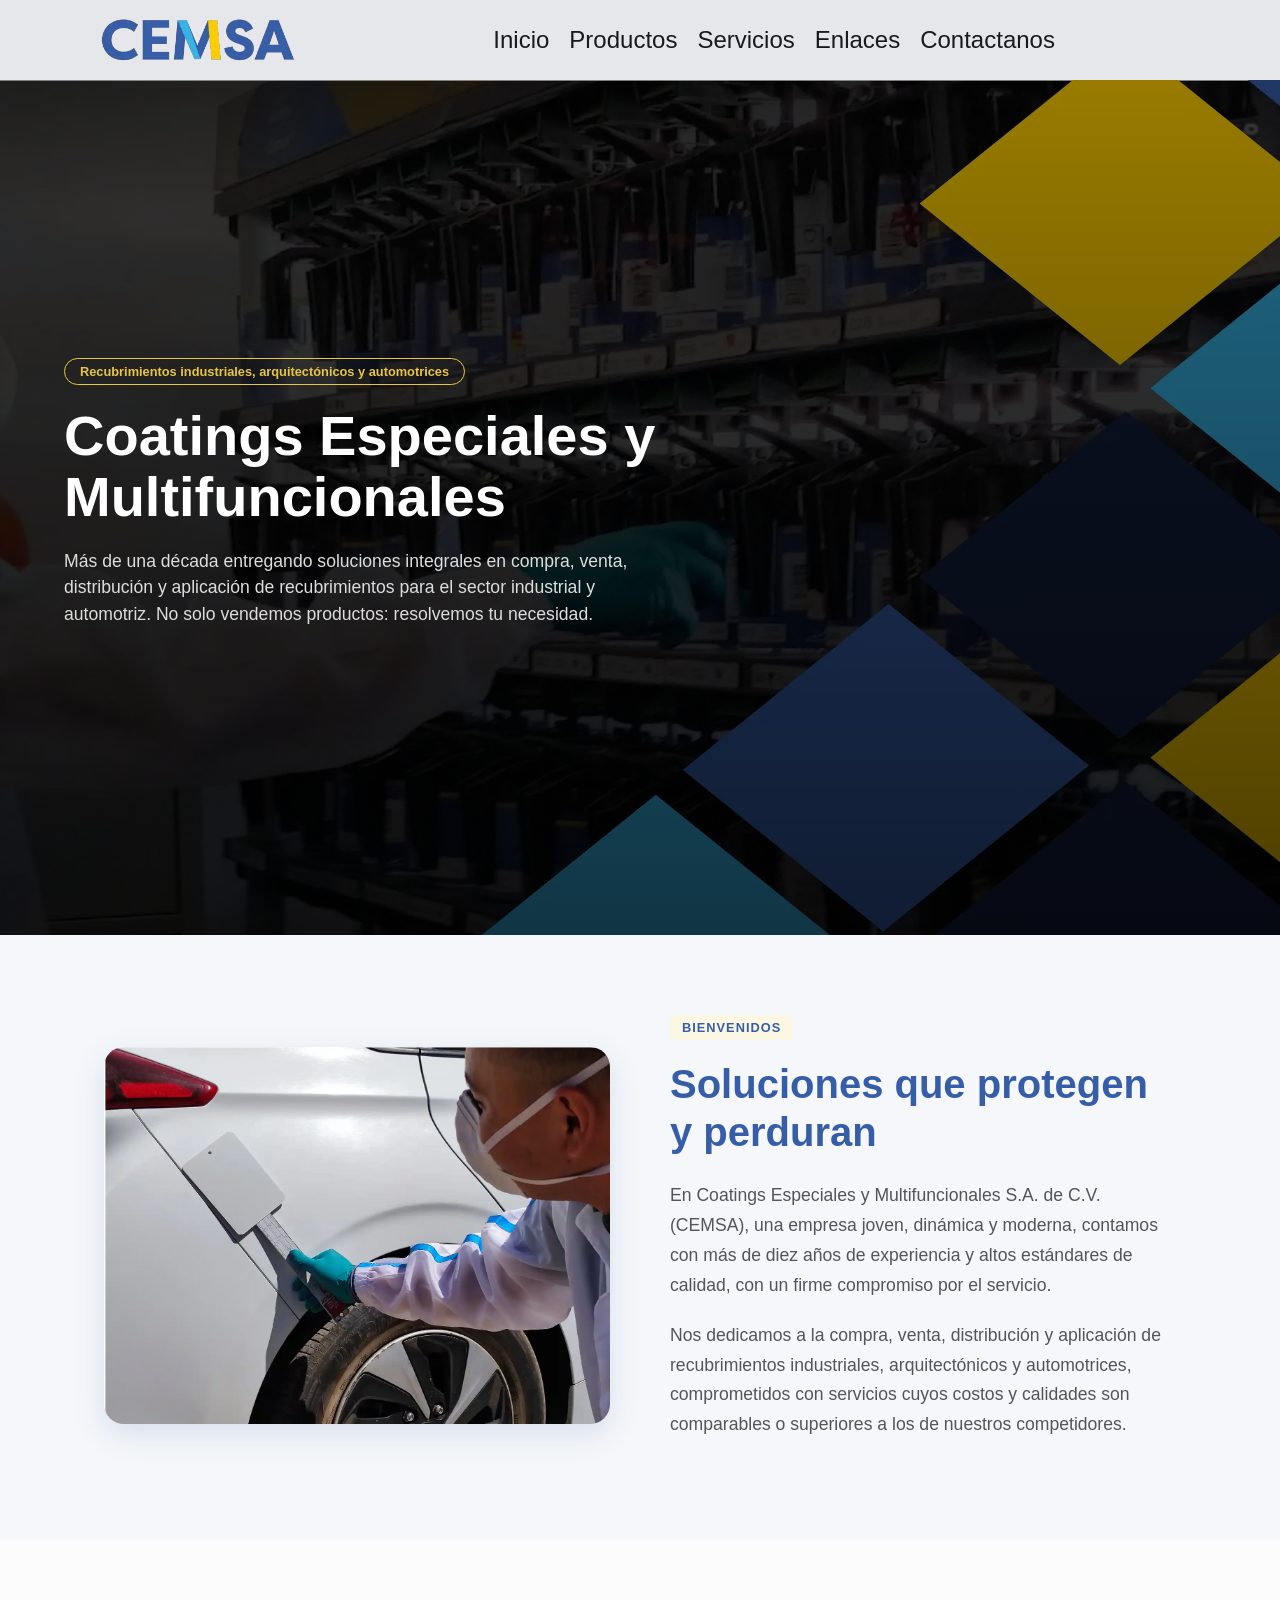
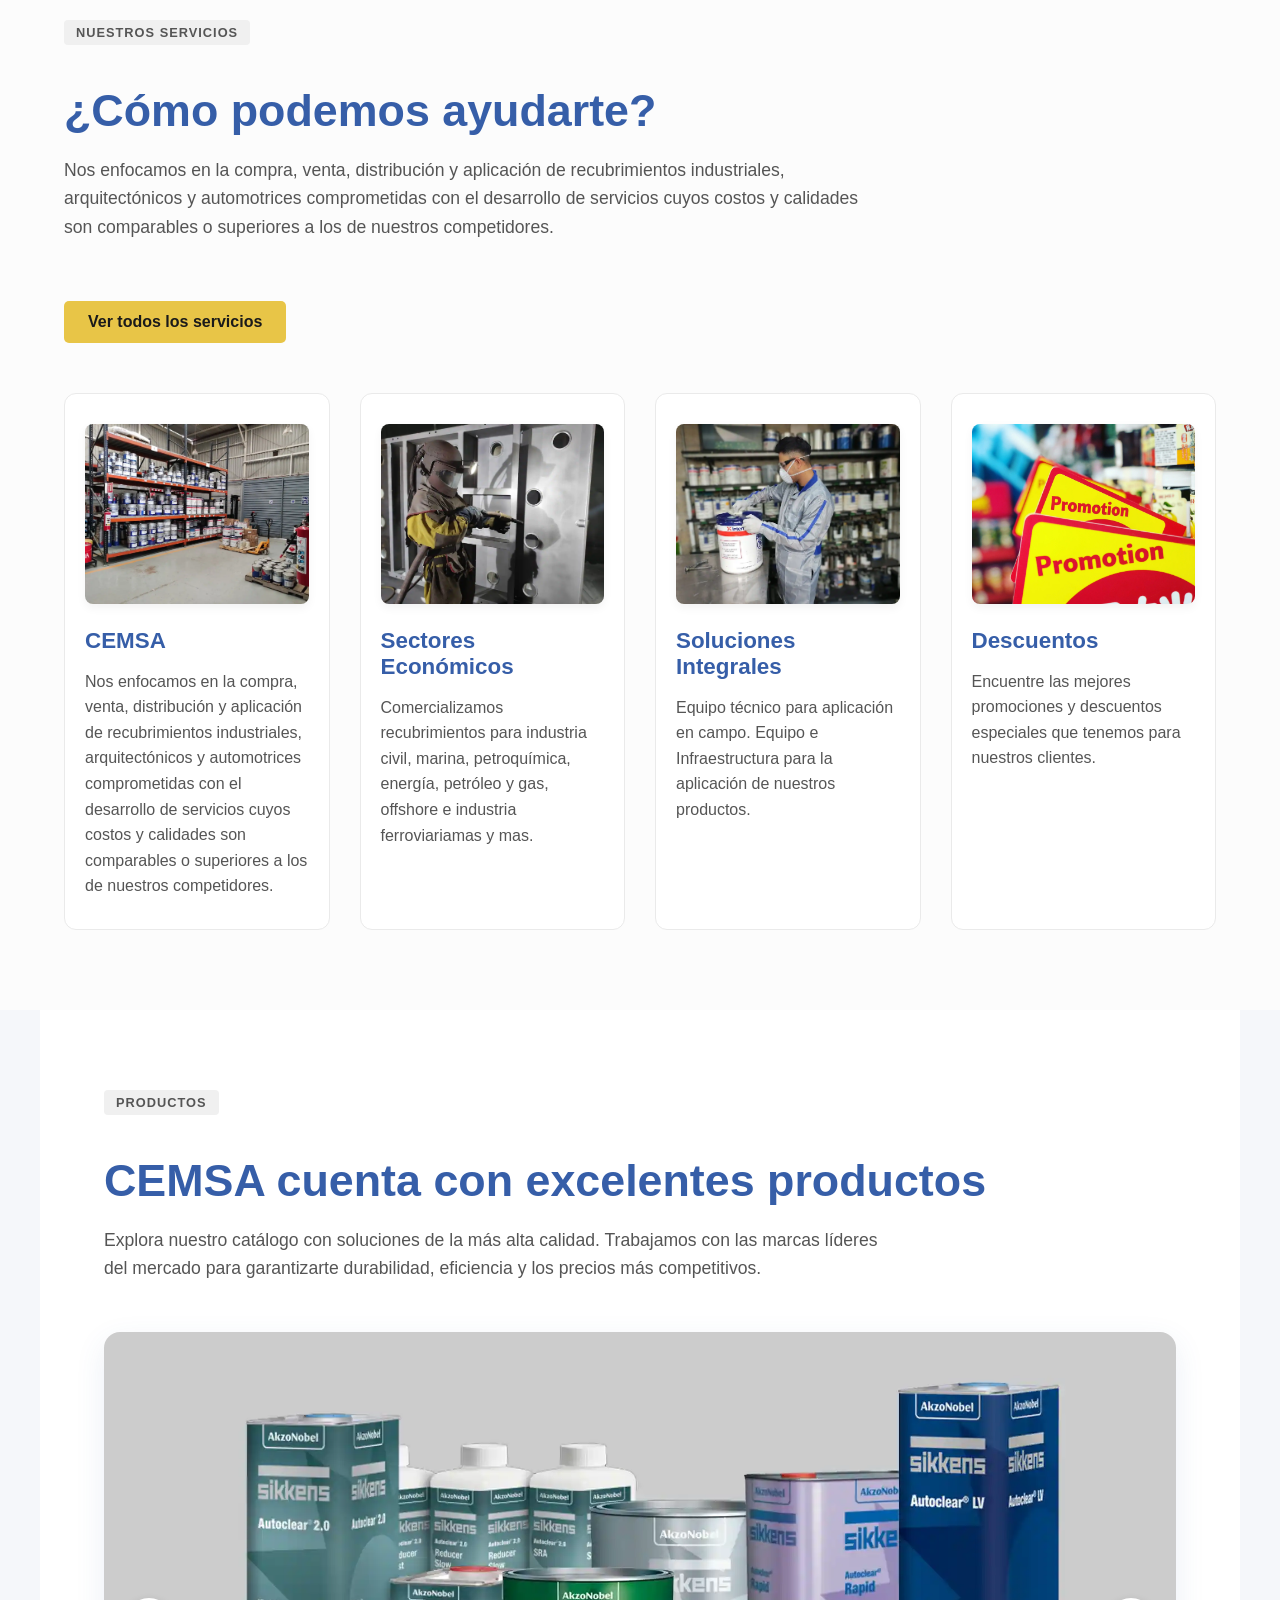
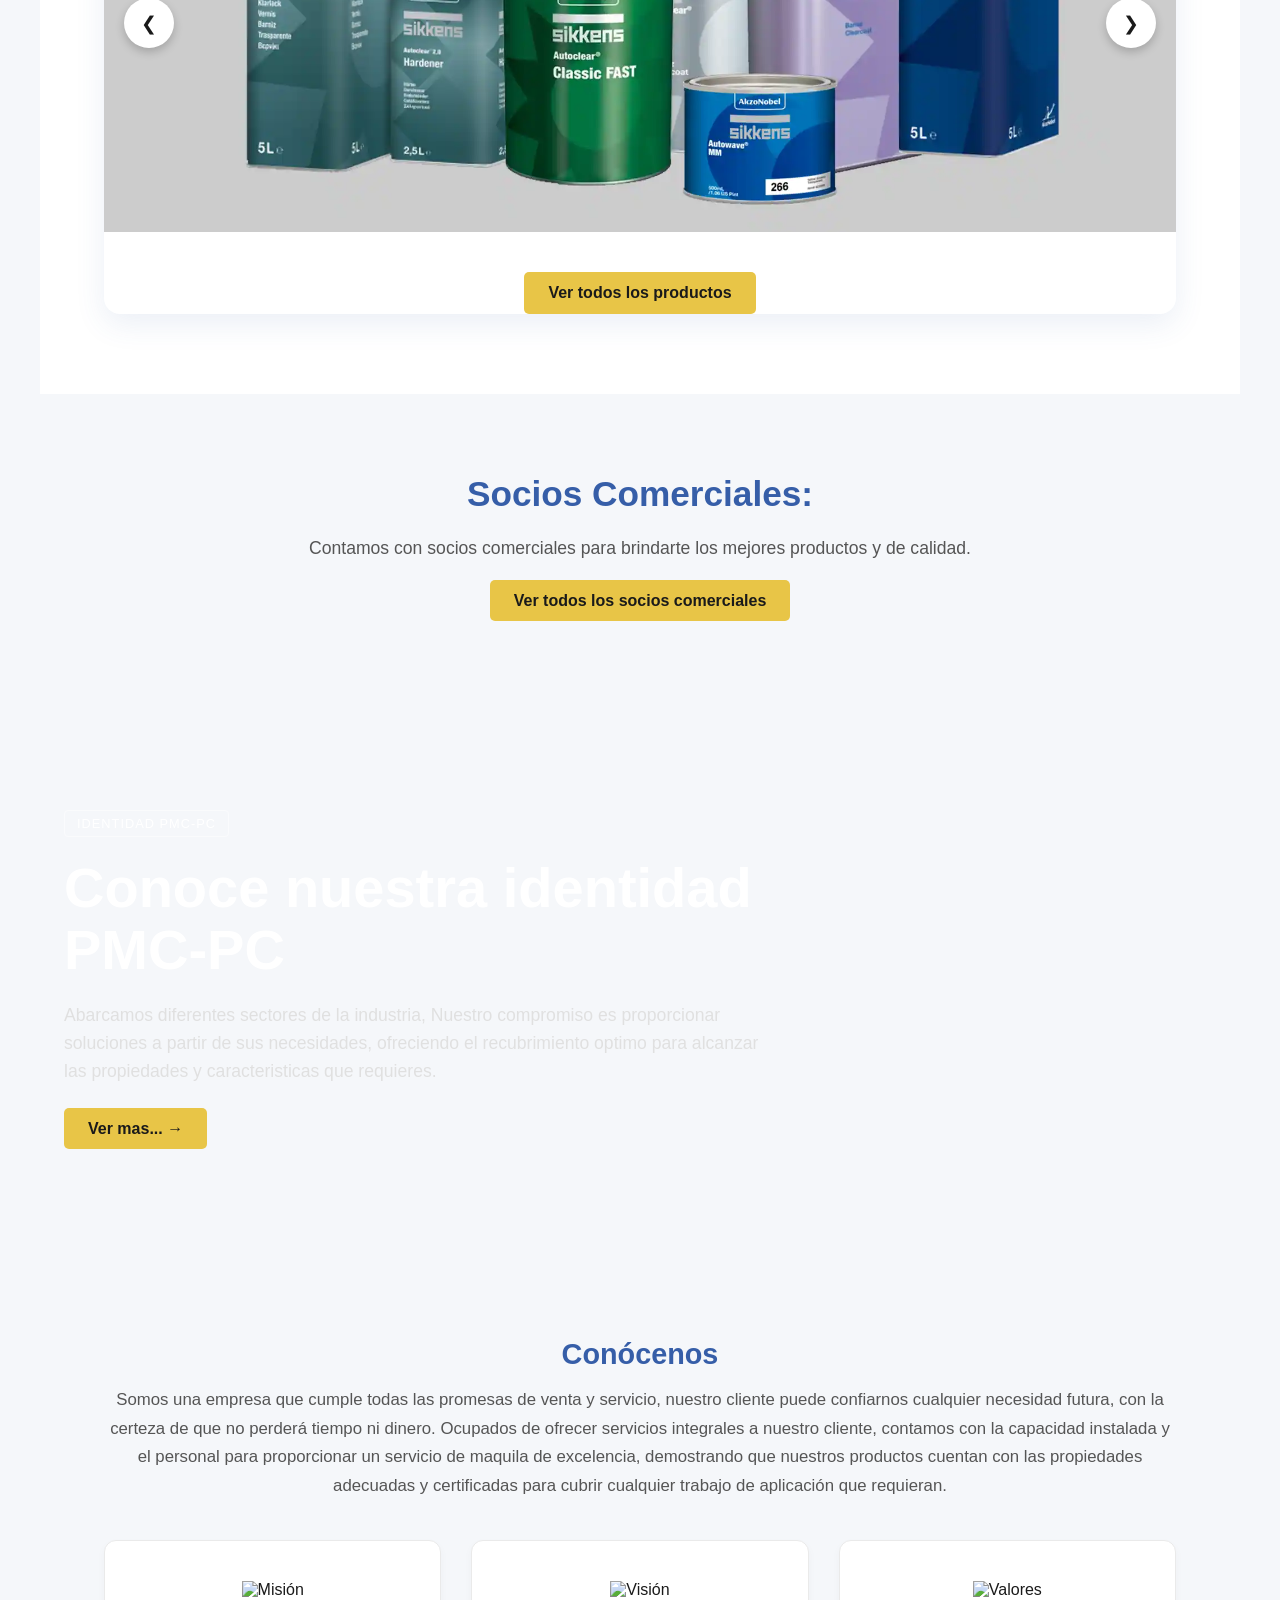
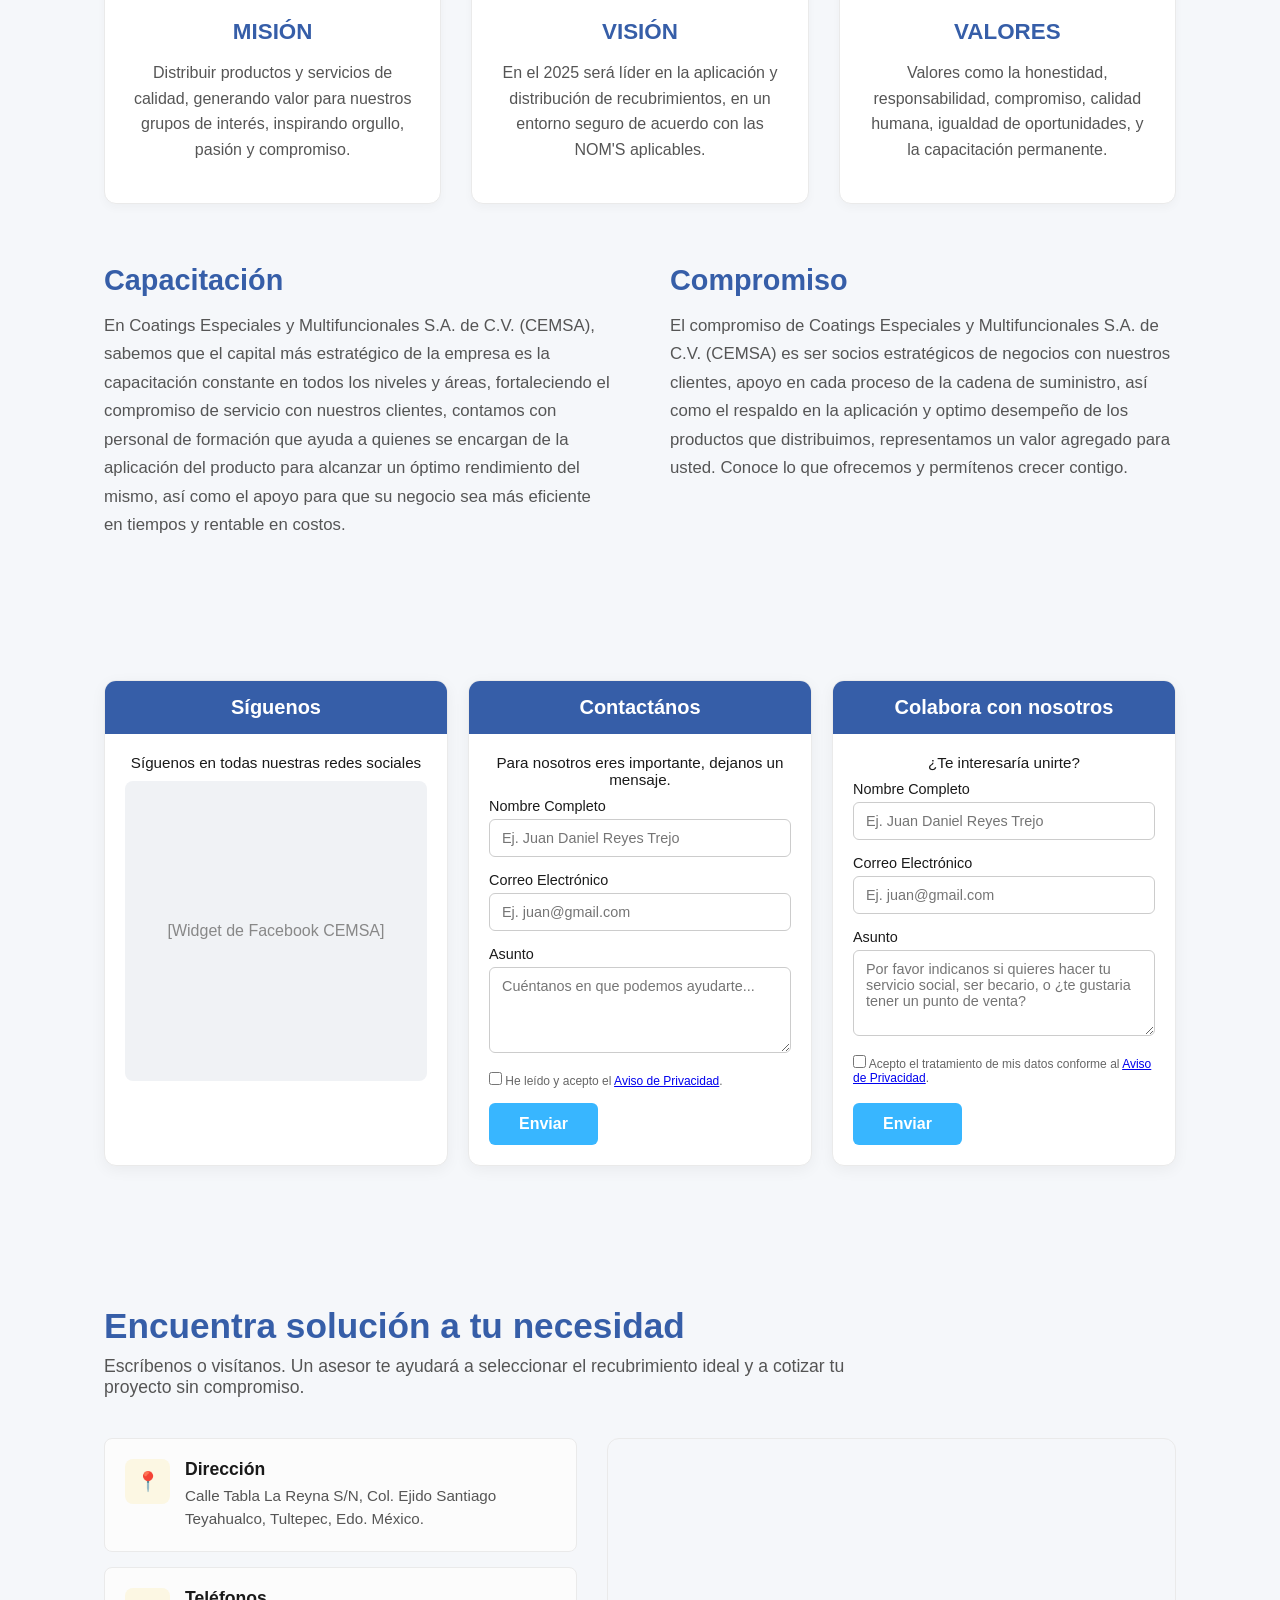
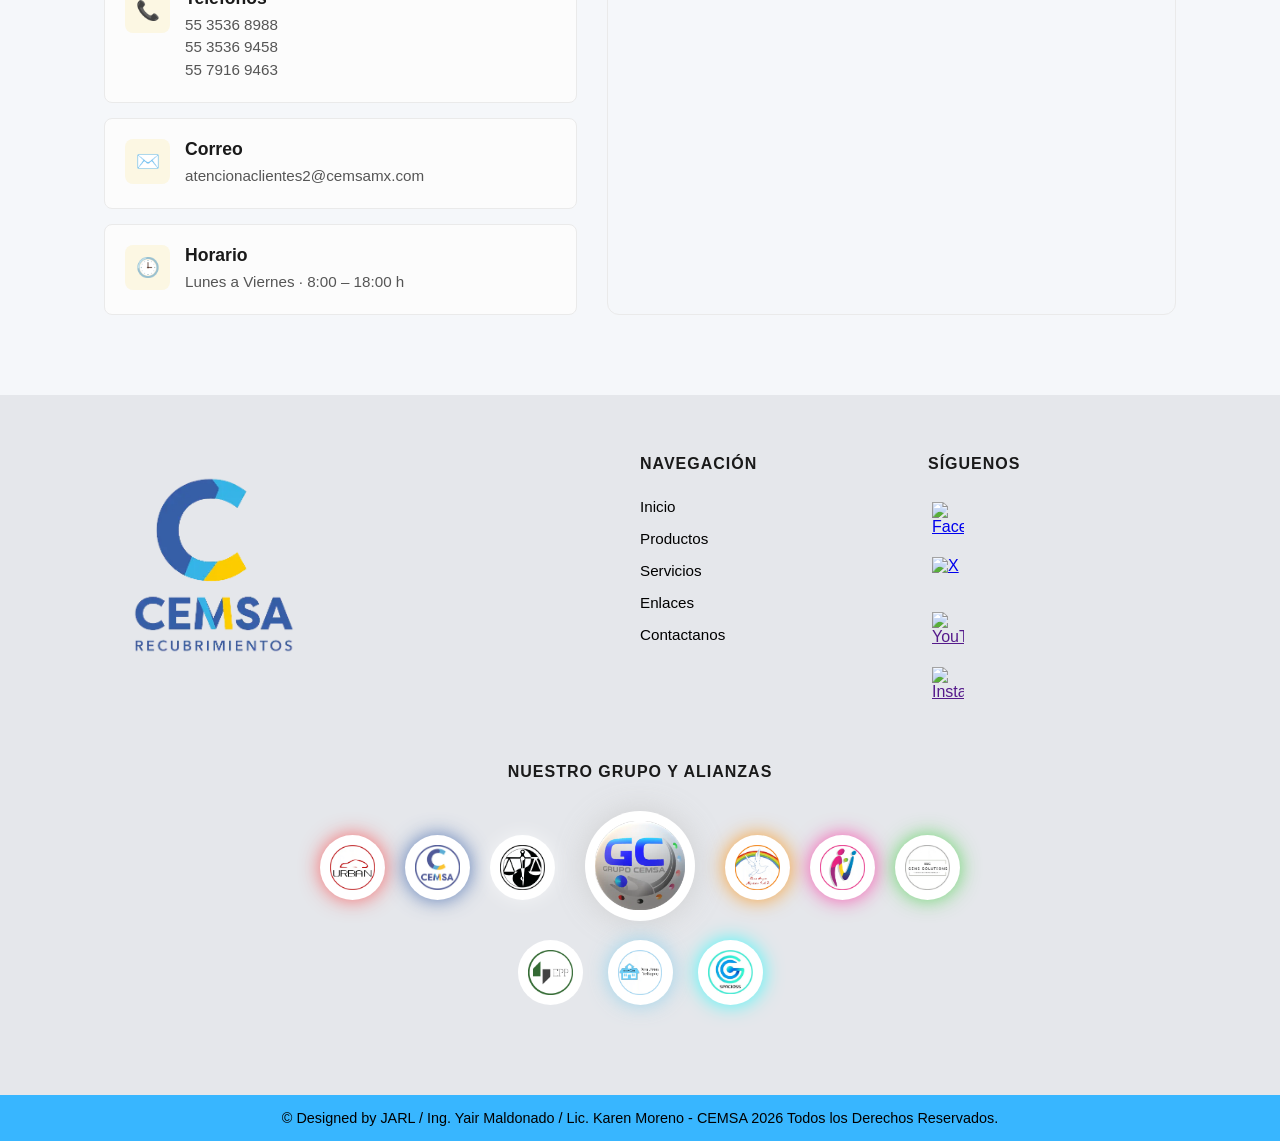
==== index.html @ 396a72be "v19" ====
<!DOCTYPE html>
<html lang="es">

<head>
    <meta charset="UTF-8">
    <meta name="viewport" content="width=device-width, initial-scale=1.0">
    <link rel="stylesheet" href="styles.css">
    <title>CEMSA </title>
    <!-- Google tag (gtag.js) -->
    <script async src="https://www.googletagmanager.com/gtag/js?id=G-CVL1WCKRJ7"></script>
    <script>
        window.dataLayer = window.dataLayer || [];
        function gtag() { dataLayer.push(arguments); }
        gtag('js', new Date());

        gtag('config', 'G-CVL1WCKRJ7');
    </script>
</head>

<body>
    <!--BARRA DE NAVEGACIÓN-->
    <header>
        <div class="logo-container">
            <img src="img/logoCemsa.webp" alt="Logo CEMSA" class="logo-img">
        </div>
        <button class="menu-toggle" id="menu-toggle">☰</button>

        <nav id="nav-menu">
            <ul>
                <li><a href="#">Inicio</a></li>
                <li><a href="productos.html">Productos</a></li>
                <li><a href="servicios.html">Servicios</a></li>
                <li><a href="enlaces.html">Enlaces</a></li>
                <li><a href="#contacto">Contactanos</a></li>
            </ul>
        </nav>

        <div class="header-actions">
        </div>
    </header>

    <!--SECCIÓN HERO-->
    <section class="hero">
        <div class="hero-content">
            <div class="etiqueta">Recubrimientos industriales, arquitectónicos y automotrices</div>
            <h2>Coatings Especiales y Multifuncionales</h2>
            <p>Más de una década entregando soluciones integrales en compra, venta, distribución y aplicación de
                recubrimientos para el sector industrial y automotriz. No solo vendemos productos: resolvemos tu
                necesidad.
            </p>
        </div>
    </section>

    <!--SECCIÓN BIENVENIDOS-->
    <section class="bienvenidos">
        <div class="bienvenidos-img">
            <img src="img/aplicadorDeRecubrimientos.webp" alt="Aplicador de recubrimiento">
        </div>
        <div class="bienvenidos-texto">
            <span class="etiqueta-texto">BIENVENIDOS</span>
            <h2>Soluciones que protegen y perduran</h2>
            <p>En Coatings Especiales y Multifuncionales S.A. de C.V. (CEMSA), una empresa joven, dinámica y moderna,
                contamos con más de diez años de experiencia y altos estándares de calidad, con un firme compromiso por
                el servicio.</p>
            <p>Nos dedicamos a la compra, venta, distribución y aplicación de recubrimientos industriales,
                arquitectónicos y automotrices, comprometidos con servicios cuyos costos y calidades son comparables o
                superiores a los de nuestros competidores.</p>
        </div>
    </section>

    <!--SECCIÓN DE SERVICIOS-->
    <section class="servicios">
        <div class="servicios-cabecera">
            <span class="etiqueta-texto gris">NUESTROS SERVICIOS</span>
            <h2 class="titulo-seccion">¿Cómo podemos ayudarte?</h2>
            <p class="subtitulo-seccion">Nos enfocamos en la compra, venta, distribución y aplicación de recubrimientos
                industriales, arquitectónicos y automotrices comprometidas con el desarrollo de servicios cuyos costos y
                calidades son comparables o superiores a los de nuestros competidores.</p>
            <a href="servicios.html" class="btn-explorar btn-espaciado">Ver todos los servicios</a>
        </div>

        <div class="grid-servicios">
            <!--Tarjeta 1-->
            <div class="card-servicio">
                <img src="img/Distribucion.webp" alt="CEMSA Distribución" class="img-destacada">
                <h3>CEMSA</h3>
                <p>Nos enfocamos en la compra, venta, distribución y aplicación de recubrimientos industriales,
                    arquitectónicos y automotrices comprometidas con el desarrollo de servicios cuyos costos y calidades
                    son comparables o superiores a los de nuestros competidores.</p>
            </div>

            <!--Tarjeta 2-->
            <div class="card-servicio">
                <img src="img/Granallado.webp" alt="Sectores Económicos" class="img-destacada">
                <h3>Sectores Económicos</h3>
                <p>Comercializamos recubrimientos para industria civil, marina, petroquímica, energía, petróleo y gas,
                    offshore e industria ferroviariamas y mas.</p>
            </div>

            <!--Tarjeta 3-->
            <div class="card-servicio">
                <img src="img/Equipo.webp" alt="Soluciones Integrales" class="img-destacada">
                <h3>Soluciones Integrales</h3>
                <p>Equipo técnico para aplicación en campo. Equipo e Infraestructura para la aplicación de nuestros
                    productos.</p>
            </div>

            <!--Tarjeta 4-->
            <div class="card-servicio">
                <img src="img/Descuento.webp" alt="Descuento" class="img-destacada">
                <h3>Descuentos</h3>
                <p>Encuentre las mejores promociones y descuentos especiales que tenemos para nuestros clientes.</p>
            </div>
        </div>
    </section>

    <!--SECCIÓN DE PRODUCTOS-->
    <section class="infraestructura">
        <div class="infraestructura-header">
            <span class="etiqueta-texto gris">PRODUCTOS</span>
            <h2 class="titulo-seccion">CEMSA cuenta con excelentes productos</h2>
            <p class="subtitulo-seccion">Explora nuestro catálogo con soluciones de la más alta calidad.
                Trabajamos con las marcas líderes del mercado para garantizarte durabilidad, eficiencia y los precios
                más competitivos.
            </p>
        </div>

        <div class="carrusel-grande">
            <div class="carrusel-slides">
                <img src="img/sikkens1.webp" alt="sikkens" class="slide activa">
                <img src="img/wanda2.webp" alt="wanda" class="slide">
                <img src="img/hempel2.webp" alt="Hempel" class="slide">
                <img src="img/u-tech1.webp" alrt="U-Tech" class="slide">
                <img src="img/internacional1.webp" alt="Internacional" class="slide">
            </div>
            <div class="centrar-boton">
                <a href="productos.html" class="btn-explorar btn-espaciado">Ver todos los productos</a>
            </div>
            <button class="btn-circular prev" onclick="moverCarrusel(-1)">❮</button>
            <button class="btn-circular next" onclick="moverCarrusel(1)">❯</button>
        </div>
    </section>

    <!--SECCIÓN DE SOCIOS-->
    <section class="novedades-texto">
        <h2 class="titulo-novedades">Socios Comerciales:</h2>
        <p>Contamos con socios comerciales para brindarte los mejores productos y de calidad.</p>
        <a href="enlaces.html" class="btn-explorar">Ver todos los socios comerciales</a>
    </section>

    <!--SECCIÓN DE IDENTIDAD PMC-PC-->
    <section class="identidad-hero">
        <div class="identidad-content">
            <span class="etiqueta-identidad">IDENTIDAD PMC-PC</span>
            <h2>Conoce nuestra identidad<br>PMC-PC</h2>
            <p>Abarcamos diferentes sectores de la industria, Nuestro compromiso es proporcionar soluciones a partir de
                sus necesidades, ofreciendo el recubrimiento optimo para alcanzar las propiedades y caracteristicas que
                requieres.</p>
            <a href="productos.html#identidad-pmc" class="btn-explorar">Ver mas... →</a>
        </div>
    </section>

    <!--SECCIÓN CONOCENOS-->
    <section class="seccion-conocenos">
        <h2 class="titulo-conocenos text-center">Conócenos</h2>
        <p class="subtitulo-conocenos">Somos una empresa que cumple todas las promesas de venta y servicio, nuestro
            cliente puede confiarnos cualquier necesidad futura, con la certeza de que no perderá tiempo ni dinero.
            Ocupados de ofrecer servicios integrales a nuestro cliente, contamos con la capacidad instalada y el
            personal para proporcionar un servicio de maquila de excelencia, demostrando que
            nuestros productos cuentan con las propiedades adecuadas y certificadas para cubrir cualquier trabajo de
            aplicación que requieran.
        </p>

        <div class="grid-conocenos">
            <!--Tarjeta Misión-->
            <div class="card-conocenos">
                <img src="https://cdn-icons-png.flaticon.com/512/702/702797.png" alt="Misión" class="img-conocenos">
                <h3>MISIÓN</h3>
                <p>Distribuir productos y servicios de calidad, generando valor para nuestros grupos de interés,
                    inspirando orgullo, pasión y compromiso.</p>
            </div>
            <!--Tarjeta Visión-->
            <div class="card-conocenos">
                <img src="https://cdn-icons-png.flaticon.com/512/3135/3135691.png" alt="Visión" class="img-conocenos">
                <h3>VISIÓN</h3>
                <p>En el 2025 será líder en la aplicación y distribución de recubrimientos, en un entorno seguro de
                    acuerdo con las NOM'S aplicables.</p>
            </div>
            <!--Tarjeta Valores-->
            <div class="card-conocenos">
                <img src="https://cdn-icons-png.flaticon.com/512/806/806132.png" alt="Valores" class="img-conocenos">
                <h3>VALORES</h3>
                <p>Valores como la honestidad, responsabilidad, compromiso, calidad humana, igualdad de oportunidades, y
                    la capacitación permanente.
                </p>
            </div>
        </div>

        <div class="contenedor-dos-columnas">
            <div class="columna-info">
                <h2 class="titulo-conocenos">Capacitación</h2>
                <p class="subtitulo-conocenos">En Coatings Especiales y Multifuncionales S.A. de C.V. (CEMSA), sabemos
                    que el
                    capital más estratégico de la empresa es la capacitación constante en todos los niveles y áreas,
                    fortaleciendo el compromiso de servicio con nuestros clientes, contamos con personal de formación
                    que ayuda
                    a quienes se encargan de la aplicación del producto para alcanzar un óptimo rendimiento del mismo,
                    así como
                    el apoyo para que su negocio sea más eficiente en tiempos y rentable en costos.
                </p>
            </div>

            <div class="columna-info">
                <h2 class="titulo-conocenos">Compromiso</h2>
                <p class="subtitulo-conocenos">El compromiso de Coatings Especiales y Multifuncionales S.A. de C.V.
                    (CEMSA) es ser socios estratégicos de negocios con nuestros clientes, apoyo en cada proceso de la
                    cadena de suministro, así como el respaldo en la aplicación y optimo desempeño de los productos que
                    distribuimos, representamos un valor agregado para usted. Conoce lo que ofrecemos y permítenos
                    crecer contigo.</p>
            </div>
        </div>
    </section>

    <!--SECCIÓN DE REDES, CONTACTO Y CV-->
    <section class="seccion-interaccion">
        <div class="grid-interaccion">

            <div class="card-interaccion">
                <div class="cabecera-azul">Síguenos</div>
                <p class="desc-interaccion">Síguenos en todas nuestras redes sociales</p>
                <!-- Contenedor para el widget de Facebook -->
                <div class="embed-redes">
                    <div
                        style="background-color: #f0f2f5; height: 300px; border-radius: 8px; display: flex; align-items: center; justify-content: center; color: #888;">
                        [Widget de Facebook CEMSA]
                    </div>
                </div>
            </div>

            <!--Columna Contáctanos-->
            <div class="card-interaccion">
                <div class="cabecera-azul">Contactános</div>
                <p class="desc-interaccion">Para nosotros eres importante, dejanos un mensaje.</p>
                <form action="https://formsubmit.co/reclutamiento@gensolution.com.mx" method="POST"
                    class="formulario-moderno">
                    <input type="hidden" name="_captcha" value="false">
                    <input type="hidden" name="_subject" value="Nuevo contacto desde la web de CEMSA">

                    <div class="grupo-input">
                        <label>Nombre Completo</label>
                        <input type="text" name="Nombre" placeholder="Ej. Juan Daniel Reyes Trejo" required>
                    </div>
                    <div class="grupo-input">
                        <label>Correo Electrónico</label>
                        <input type="email" name="Correo" placeholder="Ej. juan@gmail.com" required>
                    </div>
                    <div class="grupo-input">
                        <label>Asunto</label>
                        <textarea name="Mensaje" rows="4" placeholder="Cuéntanos en que podemos ayudarte..."
                            required></textarea>
                    </div>
                    <div style="font-size: 12px; color: #666; margin-bottom: 15px; text-align: left;">
                        <input type="checkbox" required id="terminos-contacto">
                        <label for="terminos-contacto" style="display:inline; font-weight: normal;">
                            He leído y acepto el <a href="aviso-de-privacidad.pdf" target="_blank"
                                rel="noopener noreferrer">Aviso de Privacidad</a>.
                        </label>
                    </div>
                    <button type="submit" class="btn-enviar">Enviar</button>
                </form>
            </div>

            <!--Columna Envíanos tu CV-->
            <div class="card-interaccion">
                <div class="cabecera-azul">Colabora con nosotros</div>
                <p class="desc-interaccion">¿Te interesaría unirte?</p>
                <form action="https://formsubmit.co/reclutamiento@gensolution.com.mx" method="POST" class="formulario-moderno">
                    <input type="hidden" name="_captcha" value="false">
                    <input type="hidden" name="_subject" value="Nuevo CV recibido desde la web de CEMSA">

                    <div class="grupo-input">
                        <label>Nombre Completo</label>
                        <input type="text" name="Nombre" placeholder="Ej. Juan Daniel Reyes Trejo" required>
                    </div>
                    <div class="grupo-input">
                        <label>Correo Electrónico</label>
                        <input type="email" name="Correo" placeholder="Ej. juan@gmail.com" required>
                    </div>
                    <div class="grupo-input">
                        <label>Asunto</label>
                        <textarea name="Mensaje" rows="4"
                            placeholder="Por favor indicanos si quieres hacer tu servicio social, ser becario, o ¿te gustaria tener un punto de venta?"
                            required></textarea>
                    </div>

                    <div style="font-size: 12px; color: #666; margin-bottom: 15px; text-align: left;">
                        <input type="checkbox" required id="terminos-cv">
                        <label for="terminos-cv" style="display:inline; font-weight: normal;">
                            Acepto el tratamiento de mis datos conforme al <a href="aviso-de-privacidad.pdf"
                                target="_blank" rel="noopener noreferrer">Aviso de Privacidad</a>.
                        </label>
                    </div>
                    <button type="submit" class="btn-enviar">Enviar</button>
                </form>
            </div>

        </div>

        </div>
    </section>

    <!--SECCIÓN DE CONTACTO-->
    <section class="contacto-seccion" id="contacto">
        <h2 class="titulo-contacto">Encuentra solución a tu necesidad</h2>
        <p class="subtitulo-contacto">Escríbenos o visítanos. Un asesor te ayudará a seleccionar el recubrimiento ideal
            y a cotizar tu proyecto sin compromiso.</p>

        <div class="contacto-grid">
            <div class="contacto-info">
                <div class="info-caja">
                    <div class="icono-contacto">📍</div>
                    <div class="texto-info">
                        <h4>Dirección</h4>
                        <p>Calle Tabla La Reyna S/N, Col. Ejido Santiago Teyahualco, Tultepec, Edo. México.</p>
                    </div>
                </div>
                <div class="info-caja">
                    <div class="icono-contacto">📞</div>
                    <div class="texto-info">
                        <h4>Teléfonos</h4>
                        <p>55 3536 8988<br>55 3536 9458<br>55 7916 9463</p>
                    </div>
                </div>
                <div class="info-caja">
                    <div class="icono-contacto">✉️</div>
                    <div class="texto-info">
                        <h4>Correo</h4>
                        <p>atencionaclientes2@cemsamx.com</p>
                    </div>
                </div>
                <div class="info-caja">
                    <div class="icono-contacto">🕒</div>
                    <div class="texto-info">
                        <h4>Horario</h4>
                        <p>Lunes a Viernes · 8:00 – 18:00 h</p>
                    </div>
                </div>
            </div>

            <!--Mapa de Google-->
            <div class="contacto-mapa">
                <iframe
                    src="https://www.google.com/maps/embed?pb=!1m18!1m12!1m3!1d15026.0123456789!2d-99.1234567!3d19.654321!2m3!1f0!2f0!3f0!3m2!1i1024!2i768!4f13.1!3m3!1m2!1s0x0%3A0x0!2zMTnCsDM5JzE1LjYiTiA5OcKwMDcnMjQuNCJX!5e0!3m2!1ses-419!2smx!4v1610000000000!5m2!1ses-419!2smx"
                    width="100%" height="100%" style="border:0;" allowfullscreen="" loading="lazy"></iframe>
            </div>
        </div>
    </section>

    <!--SECCIÓN FOOTER-->
    <footer class="footer">
        <div class="footer-container">
            <div class="footer-top-row">
                <!--Columna 1-->
                <div class="footer-col">
                    <img src="img/Cemsapng.webp" alt="Logo CEMSA" class="footer-logo-img">
                </div>

                <!--Columna 2-->
                <div class="footer-col">
                    <h4>NAVEGACIÓN</h4>
                    <ul class="footer-links">
                        <li><a href="index.html">Inicio</a></li>
                        <li><a href="productos.html">Productos</a></li>
                        <li><a href="servicios.html">Servicios</a></li>
                        <li><a href="enlaces.html">Enlaces</a></li>
                        <li><a href="index.html#contacto">Contactanos</a></li>
                    </ul>
                </div>

                <!--Columna 3-->
                <div class="footer-col">
                    <h4>SÍGUENOS</h4>
                    <div class="social-icons vertical">
                        <a href="https://www.facebook.com/CEMSARecubrimientos#" target="_blank" class="icono-red">
                            <img src="https://upload.wikimedia.org/wikipedia/commons/b/b8/2021_Facebook_icon.svg"
                                alt="Facebook">
                        </a>

                        <a href="https://x.com/cemsamx?lang=es" target="_blank" class="icono-red">
                            <img src="https://upload.wikimedia.org/wikipedia/commons/c/ce/X_logo_2023.svg" alt="X">
                        </a>

                        <a href="" target="_blank" class="icono-red">
                            <img src="https://upload.wikimedia.org/wikipedia/commons/0/09/YouTube_full-color_icon_%282017%29.svg"
                                alt="YouTube">
                        </a>

                        <a href="" target="_blank" class="icono-red">
                            <img src="https://upload.wikimedia.org/wikipedia/commons/e/e7/Instagram_logo_2016.svg"
                                alt="Instagram">
                        </a>
                    </div>
                </div>
            </div>

            <div class="footer-col alianzas-col">
                <h4>NUESTRO GRUPO Y ALIANZAS</h4>
                <div class="red-alianzas">
                    <div class="alianzas-fila-superior">
                        <div class="alianzas-bloque">
                            <a href="https://www.facebook.com/TiendasUrbanCoatings" target="_blank"
                                class="alianza-logo glow-rojo"><img src="img/Urban.webp" alt="Urban"></a>
                            <a href="https://www.facebook.com/CEMSA-Recubrimientos-103351411241119" target="_blank"
                                class="alianza-logo glow-azul"><img src="img/Cemsa.webp" alt="CEMSA"></a>
                            <a href="https://www.facebook.com/jarlserv?mibextid=ZbWKwL" target="_blank"
                                class="alianza-logo glow-blanco"><img src="img/Jarl.webp" alt="Jarl"></a>
                        </div>

                        <div class="alianzas-centro">
                            <a href="G.html" target="_blank" class="alianza-logo alianza-principal glow-gris"><img
                                    src="img/GC22.webp" alt="GC Grupo CEMSA"></a>
                        </div>

                        <div class="alianzas-bloque">
                            <a href="https://www.facebook.com/nazareosiap/?mibextid=ZbWKwL" target="_blank"
                                class="alianza-logo glow-naranja"><img src="img/Nazareos.webp" alt="Nazareos"></a>
                            <a href="https://www.facebook.com/nazareosac1" target="_blank"
                                class="alianza-logo glow-rosa"><img src="img/Nazareos AC.webp" alt="Nazareos AC"></a>
                            <a href="https://www.facebook.com/profile.php?id=100068549594726" target="_blank"
                                class="alianza-logo glow-verde"><img src="img/E&C.png" alt="E&C"></a>
                        </div>
                    </div>

                    <div class="alianzas-fila-inferior">
                        <a href="https://www.facebook.com/EPP-107946225493285" target="_blank"
                            class="alianza-logo glow-amarillo"><img src="img/EPP.webp" alt="EPP"></a>
                        <a href="https://www.facebook.com/KumonSanJuanTultepec" target="_blank"
                            class="alianza-logo glow-celeste"><img src="img/Kumon.webp" alt="Kumon"></a>
                        <a href="https://www.facebook.com/profile.php?id=61572248146579" target="_blank"
                            class="alianza-logo glow-cian"><img src="img/Spacioss.png" alt="Spacioss"></a>
                    </div>
                </div>
            </div>
        </div>

        <!--CREDITOS-->
        <div class="footer-bottom">
            <p>© Designed by JARL / Ing. Yair Maldonado / Lic. Karen Moreno - CEMSA 2026 Todos los Derechos
                Reservados.
            </p>
        </div>
    </footer>

    <!--SCRIPT PARA EL FUNCIONAMIENTO DEL CARRUSEL-->
    <script>
        let slideActual = 0;
        const slides = document.querySelectorAll('.slide');

        function moverCarrusel(direccion) {
            slides[slideActual].classList.remove('activa');
            slideActual = (slideActual + direccion + slides.length) % slides.length;
            slides[slideActual].classList.add('activa');
        }

        // FUNCIONAMIENTO DEL MENÚ HAMBURGUESA
        const menuToggle = document.getElementById('menu-toggle');
        const navMenu = document.getElementById('nav-menu');

        menuToggle.addEventListener('click', () => {
            navMenu.classList.toggle('activo');
        });
    </script>

</body>

</html>
---- styles.css ----
:root {
    --color-amarillo: #e8c547;
    --color-azul: #365ea8;
    --color-gris: #E5E7EB;
    --color-blanco: #ffffff;
    --color-fondo-app: #fcfcfc;
    --texto-oscuro: #1a1a1a;
    --texto-gris: #555555; 
    --amarillo-claro: #fcf7e3;
    --fuente-principal: 'Segoe UI', Tahoma, Geneva, Verdana, sans-serif;
}

* {
    margin: 0;
    padding: 0;
    box-sizing: border-box;
    font-family: var(--fuente-principal);
}

body {
    background-color: #f5f7fa;
    color: var(--texto-oscuro);
}

html {
    scroll-behavior: smooth;
}

/* NAVBAR */
header {
    display: flex;
    justify-content: space-between;
    align-items: center;
    padding: 15px 5%;
    background-color: var(--color-gris);
    color: var(--color-amarillo);
}

.logo-container {
    display: flex;
    align-items: center;
    gap: 10px;
}

.logo-text h1 {
    font-size: 1.1rem;
    letter-spacing: 1px;
}

.logo-text p {
    font-size: 0.6rem;
    letter-spacing: 2px;
    color: #e0e0e0;
}

nav ul {
    list-style: none;
    display: flex;
    gap: 20px;
}

nav a {
    color: var(--texto-oscuro);
    text-decoration: none;
    font-size: 1.5rem;
    transition: color 0.3s;
}

nav a:hover {
    color: var(--text);
}

.header-actions {
    display: flex;
    align-items: center;
    gap: 20px;
}

.btn-cotiza {
    background-color: var(--color-amarillo);
    color: var(--texto-oscuro);
    padding: 10px 20px;
    border: none;
    border-radius: 5px;
    cursor: pointer;
    font-weight: bold;
    transition: background 0.3s;
}

.btn-cotiza:hover {
    background-color: #d1b140;
}

.logo-img {
    max-height: 50px; 
    width: auto;
}

.menu-toggle {
    display: none; 
    background: none;
    border: none;
    font-size: 2rem;
    color: var(--texto-oscuro);
    cursor: pointer;
}

/* SECCION DEL HERO */
.hero {
    background-image: linear-gradient(rgba(0, 0, 0, 0.4), rgba(0, 0, 0, 0.7)), url('img/Hero1.webp');
    background-size: cover;
    background-position: center center;
    background-repeat: no-repeat;
    height: 95vh;
    display: flex;
    align-items: center;
    padding: 0 5%;
    color: var(--color-blanco);
}

.hero-content {
    max-width: 600px;
}

.etiqueta {
    display: inline-block;
    border: 1px solid var(--color-amarillo);
    color: var(--color-amarillo);
    padding: 5px 15px;
    border-radius: 20px;
    font-size: 0.8rem;
    margin-bottom: 20px;
    font-weight: bold;
}

.hero-content h2 {
    font-size: 3.5rem;
    line-height: 1.1;
    margin-bottom: 20px;
}

.hero-content p {
    font-size: 1.1rem;
    line-height: 1.5;
    margin-bottom: 30px;
    color: #ddd;
}

.hero-buttons {
    display: flex;
    gap: 15px;
}

.btn-explorar {
    background-color: var(--color-amarillo);
    color: var(--texto-oscuro);
    padding: 12px 24px;
    text-decoration: none;
    font-weight: bold;
    border-radius: 5px;
    transition: 0.3s;
}

.btn-explorar:hover {
    background-color: #d1b140;
}

.btn-solicita {
    background-color: transparent;
    color: var(--color-blanco);
    padding: 12px 24px;
    text-decoration: none;
    font-weight: bold;
    border: 1px solid var(--color-blanco);
    border-radius: 5px;
    transition: 0.3s;
}

.btn-solicita:hover {
    background-color: rgba(255, 255, 255, 0.1);
}

/* SECCION DE ESTADISTICAS */
.stat-item h3 {
    font-size: 3rem;
    color: var(--color-amarillo);
    margin-bottom: 10px;
}

.stat-item p {
    font-size: 1rem;
    color: var(--texto-gris);
    font-weight: bold;
}

/* SECCION DE BIENVENIDOS */
.bienvenidos {
    display: flex;
    align-items: center;
    gap: 60px;
    padding: 80px 5%;
    max-width: 1200px;
    margin: 0 auto;
}

.bienvenidos-img {
    flex: 1;
}

.bienvenidos-img img {
    width: 100%;
    border-radius: 20px;
    box-shadow: 0 10px 30px rgba(54, 94, 168, 0.15); 
}

.bienvenidos-texto {
    flex: 1;
}

.etiqueta-texto {
    background-color: var(--amarillo-claro);
    color: var(--color-azul); 
    padding: 5px 12px;
    border-radius: 4px;
    font-size: 0.8rem;
    font-weight: bold;
    letter-spacing: 1px;
    display: inline-block;
    margin-bottom: 20px;
}

.bienvenidos-texto h2 {
    font-size: 2.5rem;
    color: var(--color-azul);
    margin-bottom: 25px;
    line-height: 1.2;
}

.bienvenidos-texto p {
    font-size: 1.1rem;
    color: var(--texto-gris);
    line-height: 1.7;
    margin-bottom: 20px;
}

/* SERVICIOS */
.servicios {
    padding: 80px 5%;
    background-color: var(--color-fondo-app);
    text-align: left;
}

.etiqueta-texto.gris {
    background-color: #f0f0f0;
    color: var(--texto-gris);
}

.titulo-seccion {
    font-size: 2.8rem;
    color: var(--color-azul);
    margin-top: 20px;
    margin-bottom: 20px;
}

.subtitulo-seccion {
    font-size: 1.1rem;
    color: var(--texto-gris);
    max-width: 800px;
    line-height: 1.6;
    margin-bottom: 50px;
}

.grid-servicios {
    display: grid;
    grid-template-columns: repeat(auto-fit, minmax(260px, 1fr));
    gap: 30px;
    max-width: 1200px;
    margin: 0 auto;
}

.card-servicio {
    background-color: var(--color-blanco);
    padding: 30px 20px; 
    border-radius: 12px;
    border: 1px solid #eaeaea;
    transition: transform 0.3s, box-shadow 0.3s;
}

.card-servicio:hover {
    transform: translateY(-5px);
    box-shadow: 0 10px 20px rgba(54, 94, 168, 0.08); 
    border-color: var(--color-azul);
}

.img-destacada {
    width: 100%;
    height: 180px; 
    object-fit: cover;
    border-radius: 8px;
    margin-bottom: 20px;
    box-shadow: 0 4px 10px rgba(0,0,0,0.05);
}

.card-servicio h3 {
    font-size: 1.4rem;
    color: var(--color-azul); 
    margin-bottom: 15px;
}

.card-servicio p {
    color: var(--texto-gris);
    line-height: 1.6;
    font-size: 1rem;
}

.servicios-cabecera {
    margin-bottom: 50px; 
}

.btn-espaciado {
    display: inline-block;
    margin-top: 10px;
}

/* PRODUCTOS */
.infraestructura {
    padding: 80px 5%;
    max-width: 1200px;
    margin: 0 auto;
    background-color: var(--color-blanco);
}

.infraestructura-header {
    margin-bottom: 40px;
}

.carrusel-grande {
    position: relative;
    width: 100%;
    border-radius: 16px;
    overflow: hidden;
    box-shadow: 0 10px 30px rgba(54, 94, 168, 0.1);
}

.carrusel-slides {
    position: relative;
    width: 100%;
    height: 500px;
}

.slide {
    position: absolute;
    top: 0;
    left: 0;
    width: 100%;
    height: 100%;
    object-fit: cover;
    opacity: 0; 
    transition: opacity 0.5s ease-in-out;
    z-index: 0;
}

.slide.activa {
    opacity: 1;
    z-index: 1;
}

.centrar-boton {
    display: flex;
    justify-content: center;
    width: 100%;
    margin-top: 30px; 
}

.btn-circular {
    position: absolute;
    top: 50%;
    transform: translateY(-50%);
    background-color: var(--color-blanco);
    color: var(--texto-oscuro);
    border: none;
    width: 50px;
    height: 50px;
    border-radius: 50%;
    font-size: 1.2rem;
    cursor: pointer;
    display: flex;
    align-items: center;
    justify-content: center;
    box-shadow: 0 4px 10px rgba(0,0,0,0.2);
    transition: background-color 0.3s, transform 0.3s;
    z-index: 10;
}

.btn-circular:hover {
    background-color: var(--color-fondo-app);
    transform: translateY(-50%) scale(1.05); 
}

.btn-circular.prev {
    left: 20px;
}

.btn-circular.next {
    right: 20px;
}

/* SOCIOS */
.novedades-texto {
    padding: 80px 5%;
    max-width: 900px;
    margin: 0 auto;
    text-align: center;
}

.titulo-novedades {
    font-size: 2.2rem;
    color: var(--color-azul);
    margin-bottom: 20px;
}

.novedades-texto p {
    font-size: 1.1rem;
    color: var(--texto-gris);
    line-height: 1.6;
    margin-bottom: 30px;
}

/* IDENTIDAD PMC-PC */
.identidad-hero {
    background: linear-gradient(rgba(0, 0, 0, 0.4), rgba(0, 0, 0, 0.7)), url('img/Hero3.webp') center/cover;
    padding: 120px 5%;
    display: flex;
    align-items: center;
    color: var(--color-blanco);
    background-attachment: fixed;
    height: auto;
    min-height: 60vh;
    text-align: left;
}

.identidad-content {
    max-width: 700px;
}

.etiqueta-identidad {
    display: inline-block;
    border: 1px solid rgba(255, 255, 255, 0.5);
    color: var(--color-blanco);
    padding: 5px 12px;
    border-radius: 4px;
    font-size: 0.8rem;
    letter-spacing: 1px;
    margin-bottom: 20px;
}

.identidad-content h2 {
    font-size: 3.5rem;
    line-height: 1.1;
    margin-bottom: 20px;
}

.identidad-content p {
    font-size: 1.1rem;
    line-height: 1.6;
    margin-bottom: 35px;
    color: #e0e0e0;
}

/* SECCION DE CONOCENOS */
.seccion-conocenos {
    padding: 80px 5%;
    max-width: 1200px;
    margin: 0 auto;
    text-align: center;
}

.titulo-conocenos {
    color: var(--color-azul);
    font-size: 1.8rem;
    margin-bottom: 15px;
}

.subtitulo-conocenos {
    color: var(--texto-gris);
    line-height: 1.7;
    font-size: 1.05rem;
}

.grid-conocenos {
    display: grid;
    grid-template-columns: repeat(auto-fit, minmax(280px, 1fr));
    gap: 30px;
    margin-top: 40px;
}

.card-conocenos {
    background-color: var(--color-blanco);
    padding: 40px 25px;
    border-radius: 12px;
    border: 1px solid #eaeaea;
    box-shadow: 0 4px 10px rgba(0,0,0,0.03);
    transition: transform 0.3s ease, box-shadow 0.3s ease;
}

.card-conocenos:hover {
    transform: translateY(-5px);
    box-shadow: 0 10px 20px rgba(54, 94, 168, 0.08); 
    border-color: var(--color-azul);
}

.img-conocenos {
    width: 65px; 
    height: 65px;
    object-fit: contain;
    margin-bottom: 20px;
}

.card-conocenos h3 {
    font-size: 1.4rem;
    color: var(--color-azul);
    margin-bottom: 15px;
}

.card-conocenos p {
    color: var(--texto-gris);
    line-height: 1.6;
    font-size: 1rem;
}

.contenedor-dos-columnas {
    display: grid;
    grid-template-columns: 1fr 1fr; 
    gap: 60px; 
    margin-top: 60px;
    text-align: left; 
}

/* SECCIÓN SÍGUENOS, CONTACTO, CV*/
.seccion-interaccion {
    padding: 60px 5%;
    max-width: 1200px;
    margin: 0 auto;
}

.grid-interaccion {
    display: grid;
    grid-template-columns: repeat(3, 1fr);
    gap: 20px;
}

.card-interaccion {
    background-color: var(--color-blanco);
    border: 1px solid #eaeaea;
    border-radius: 12px;
    overflow: hidden;
    box-shadow: 0 4px 15px rgba(0,0,0,0.05);
    display: flex;
    flex-direction: column;
}

.cabecera-azul {
    background-color: var(--color-azul); 
    color: var(--color-blanco);
    text-align: center;
    padding: 15px;
    font-size: 1.25rem;
    font-weight: bold;
}

.desc-interaccion {
    text-align: center;
    padding: 20px 20px 10px;
    color: var(--texto-oscuro);
    font-weight: 500;
    font-size: 0.95rem;
}

.embed-redes {
    padding: 0 20px 20px;
    flex-grow: 1;
}

.formulario-moderno {
    padding: 0 20px 20px;
    display: flex;
    flex-direction: column;
    flex-grow: 1;
}

.grupo-input {
    margin-bottom: 15px;
}

.grupo-input label {
    display: block;
    font-size: 0.9rem;
    color: var(--texto-oscuro);
    margin-bottom: 5px;
}

.grupo-input input,
.grupo-input textarea {
    width: 100%;
    padding: 10px 12px;
    border: 1px solid #ccc;
    border-radius: 6px;
    font-family: var(--fuente-principal);
    font-size: 0.9rem;
    transition: border-color 0.3s;
}

.grupo-input input:focus,
.grupo-input textarea:focus {
    border-color: var(--color-azul);
    outline: none;
}

.grupo-input textarea {
    resize: vertical;
}

.btn-enviar {
    background-color: #38b6ff; 
    color: var(--color-blanco);
    border: none;
    padding: 12px 30px;
    border-radius: 6px;
    font-weight: bold;
    font-size: 1rem;
    cursor: pointer;
    align-self: flex-start;
    transition: background-color 0.3s, transform 0.2s;
    margin-top: auto; 
}

.btn-enviar:hover {
    background-color: #219bd9;
    transform: translateY(-2px);
}

/* CONTACTO Y MAPA */
.contacto-seccion {
    padding: 80px 5%;
    max-width: 1200px;
    margin: 0 auto;
}

.titulo-contacto {
    font-size: 2.2rem;
    color: var(--color-azul);
    margin-bottom: 10px;
}

.subtitulo-contacto {
    font-size: 1.1rem;
    color: var(--texto-gris);
    margin-bottom: 40px;
    max-width: 800px;
}

.contacto-grid {
    display: flex;
    gap: 30px;
}

.contacto-info {
    flex: 1;
    display: flex;
    flex-direction: column;
    gap: 15px;
}

.info-caja {
    background-color: var(--color-fondo-app);
    padding: 20px;
    border-radius: 8px;
    display: flex;
    align-items: flex-start;
    gap: 15px;
    border: 1px solid #eaeaea;
}

.icono-contacto {
    background-color: var(--amarillo-claro);
    color: var(--color-azul);
    width: 45px;
    height: 45px;
    border-radius: 8px;
    display: flex;
    align-items: center;
    justify-content: center;
    font-size: 1.2rem;
    flex-shrink: 0;
}

.texto-info h4 {
    font-size: 1.1rem;
    color: var(--texto-oscuro);
    margin-bottom: 5px;
}

.texto-info p {
    font-size: 0.95rem;
    color: var(--texto-gris);
    line-height: 1.5;
}

.contacto-mapa {
    flex: 1.2;
    min-height: 400px;
    border-radius: 12px;
    overflow: hidden;
    border: 1px solid #eaeaea;
}

/* FOOTER */
.footer {
    background-color: var(--color-gris);
    color: var(--color-blanco);
    padding: 60px 0 0px;
}

.footer-container {
    padding: 0 5%;
    display: flex;
    flex-direction: column;
    gap: 60px; 
    max-width: 1200px;
    margin: 0 auto;
    padding-bottom: 40px;
    border-bottom: none;
}

.footer-top-row {
    display: grid;
    grid-template-columns: 2fr 1fr 1fr;
    gap: 40px;
}

.footer-col h4 {
    font-size: 1rem;
    margin-bottom: 25px;
    letter-spacing: 1px;
    color: var(--texto-oscuro);
}

.footer-logo-img {
    max-width: 220px; 
    height: auto;
    display: block;
    margin-bottom: 20px;
}

.social-icons.vertical {
    display: flex;
    flex-direction: column; 
    gap: 15px; 
    align-items: flex-start;
}

.icono-red {
    display: inline-flex;
    align-items: center;
    justify-content: center;
    width: 40px; 
    height: 40px;
    background-color: transparent; 
    transition: transform 0.3s ease;
}

.icono-red img {
    width: 32px; 
    height: 32px;
    object-fit: contain; 
    display: block;
    transition: transform 0.3s ease;
}

.icono-red:hover {
    transform: translateY(-3px);
}

.icono-red:hover img {
    filter: brightness(1.15); 
}

.footer-links, .footer-contact, .footer-schedule {
    list-style: none;
    padding: 0;
}

.footer-links li, .footer-contact li, .footer-schedule li {
    margin-bottom: 15px;
    color: #000000;
    font-size: 0.95rem;
    display: flex;
    align-items: flex-start;
    gap: 10px;
}

.footer-links a {
    color: #000000;
    text-decoration: none;
    transition: color 0.3s;
}

.footer-links a:hover {
    color: var(--color-amarillo);
}

.footer-contact span, .footer-schedule span {
    font-size: 1.1rem;
    line-height: 1; 
}

/* Botón del Footer */
.btn-footer {
    display: inline-block;
    background-color: var(--color-amarillo);
    color: var(--texto-oscuro);
    padding: 12px 25px;
    text-decoration: none;
    font-weight: bold;
    border-radius: 5px;
    margin-top: 15px;
    transition: 0.3s;
}

.btn-footer:hover {
    background-color: #d1b140;
}

/* Créditos finales */
.footer-bottom {
    background-color: #38b6ff; 
    color: #000000; 
    text-align: center;
    padding: 15px 5%;
    font-size: 0.9rem;
    font-weight: 500;
    width: 100%;
    display: block; 
    border-top: none;
}

.footer-bottom p {
    margin: 0;
}

/* ESTILO DE LOS GLOBOS */
.alianzas-col {
    text-align: center;
}

.red-alianzas {
    display: flex;
    flex-direction: column;
    align-items: center;
    gap: 15px;
    margin-top: 30px;
    margin-bottom: 50px;
}

.alianzas-fila-superior {
    display: flex;
    align-items: center;
    justify-content: center;
    gap: 30px;
}

.alianzas-bloque {
    display: flex;
    gap: 20px; 
}

.alianzas-fila-inferior {
    display: flex;
    justify-content: center;
    gap: 25px; 
}

.alianza-logo {
    display: inline-block;
    border-radius: 50%;
    overflow: hidden;
    background-color: #fff;
    transition: transform 0.3s ease, filter 0.3s ease;
}

.alianza-logo img {
    width: 100%;
    height: 100%;
    object-fit: contain;
    padding: 10px;
}

.alianza-logo:hover {
    transform: scale(1.15);
    z-index: 10;
}

.alianza-principal {
    width: 110px;
    height: 110px;
}

.alianza-logo:not(.alianza-principal) {
    width: 65px;
    height: 65px;
}

.glow-rojo { box-shadow: 0 0 20px rgba(255, 50, 50, 0.7); }
.glow-azul { box-shadow: 0 0 20px rgba(54, 94, 168, 0.8); }
.glow-blanco { box-shadow: 0 0 20px rgba(255, 255, 255, 0.6); }
.glow-gris { box-shadow: 0 0 30px rgba(200, 200, 200, 0.8); } 
.glow-naranja { box-shadow: 0 0 20px rgba(255, 140, 0, 0.8); }
.glow-rosa { box-shadow: 0 0 20px rgba(255, 20, 147, 0.7); }
.glow-verde { box-shadow: 0 0 20px rgba(50, 205, 50, 0.7); }
.glow-celeste { box-shadow: 0 0 20px rgba(135, 206, 235, 0.8); }
.glow-cian { box-shadow: 0 0 20px rgba(0, 255, 255, 0.7); }


/*DISEÑO RESPONSIVO*/
@media (max-width: 992px) {
    .estadisticas { flex-wrap: wrap; gap: 40px; }
    .stat-item { width: 40%; }
    .bienvenidos { flex-direction: column; }
    .grid-servicios { grid-template-columns: repeat(2, 1fr); }
    .contacto-grid { flex-direction: column; }
    .contacto-mapa { min-height: 300px; }
    .footer-container { grid-template-columns: 1fr; text-align: center; }
    .footer-logo { justify-content: center; }
    .social-icons { justify-content: center; }
    .grid-interaccion { grid-template-columns: 1fr; } 
}

/* Celulares */
@media (max-width: 768px) {
    /* Navbar */
    header {
        flex-direction: row; 
        justify-content: space-between;
        flex-wrap: wrap; 
        padding: 15px 5%;
    }
    .logo-img { max-height: 40px; }
    .menu-toggle { display: block; }
    nav {
        width: 100%;
        display: none; 
        padding-top: 15px;
    }
    nav.activo { display: block; }
    nav ul {
        flex-direction: column; 
        width: 100%;
        text-align: center;
        gap: 20px;
    }
    .header-actions {
        width: 100%;
        display: flex;
        flex-direction: column;
        gap: 10px;
        text-align: center;
    }
    .btn-cotiza { width: 100%; }

    /* Seccion del Hero */
    .hero {
        height: auto !important; 
        min-height: 60vh;
        padding: 80px 5% !important; 
        background-attachment: scroll !important; 
        background-position: left center !important;
    }
    .hero-content {
        margin: 0;
        width: 100%;
        text-align: left;
    }
    .hero-content h2 {
        font-size: 2.2rem;
        word-break: break-word;
    }
    .hero-content p { font-size: 1rem; }
    .hero-buttons {
        flex-direction: column;
        gap: 15px;
    }
    .btn-explorar,
    .btn-solicita {
        width: 100%;
        text-align: center;
    }

    /* Estadísticas y Servicios */
    .stat-item { width: 100%; }
    .grid-servicios { grid-template-columns: 1fr; }
    .titulo-seccion { font-size: 2.2rem; }

    /* Carrusel */
    .carrusel-slides { height: 300px; }
    .btn-circular {
        width: 40px;
        height: 40px;
        font-size: 1rem;
    }

    /* Identidad y Novedades */
    .novedades-texto { padding: 60px 5%; }
    .identidad-hero { padding: 80px 5%; text-align: center; }
    .identidad-content { margin: 0 auto; }
    .identidad-content h2 { font-size: 2.5rem; }

    /* Conócenos */
    .contenedor-dos-columnas {
        grid-template-columns: 1fr; 
        gap: 40px; 
        text-align: center; 
    }

    /* Footer 3 columnas */
    .footer-top-row {
        display: flex;
        flex-direction: column;
        align-items: center;
        text-align: center;
        gap: 30px;
    }
    .footer-logo-img { margin: 0 auto 15px auto; }
    .footer-desc {
        text-align: center;
        margin: 0 auto 20px auto;
    }

    /* Footer 3 redes */
    .social-icons.vertical {
        flex-direction: row; 
        justify-content: center;
        gap: 20px;
    }

    /* Globos */
    .alianzas-fila-superior { flex-direction: column; }
    .alianzas-bloque, .alianzas-fila-inferior {
        flex-wrap: wrap;
        justify-content: center;
    }
}
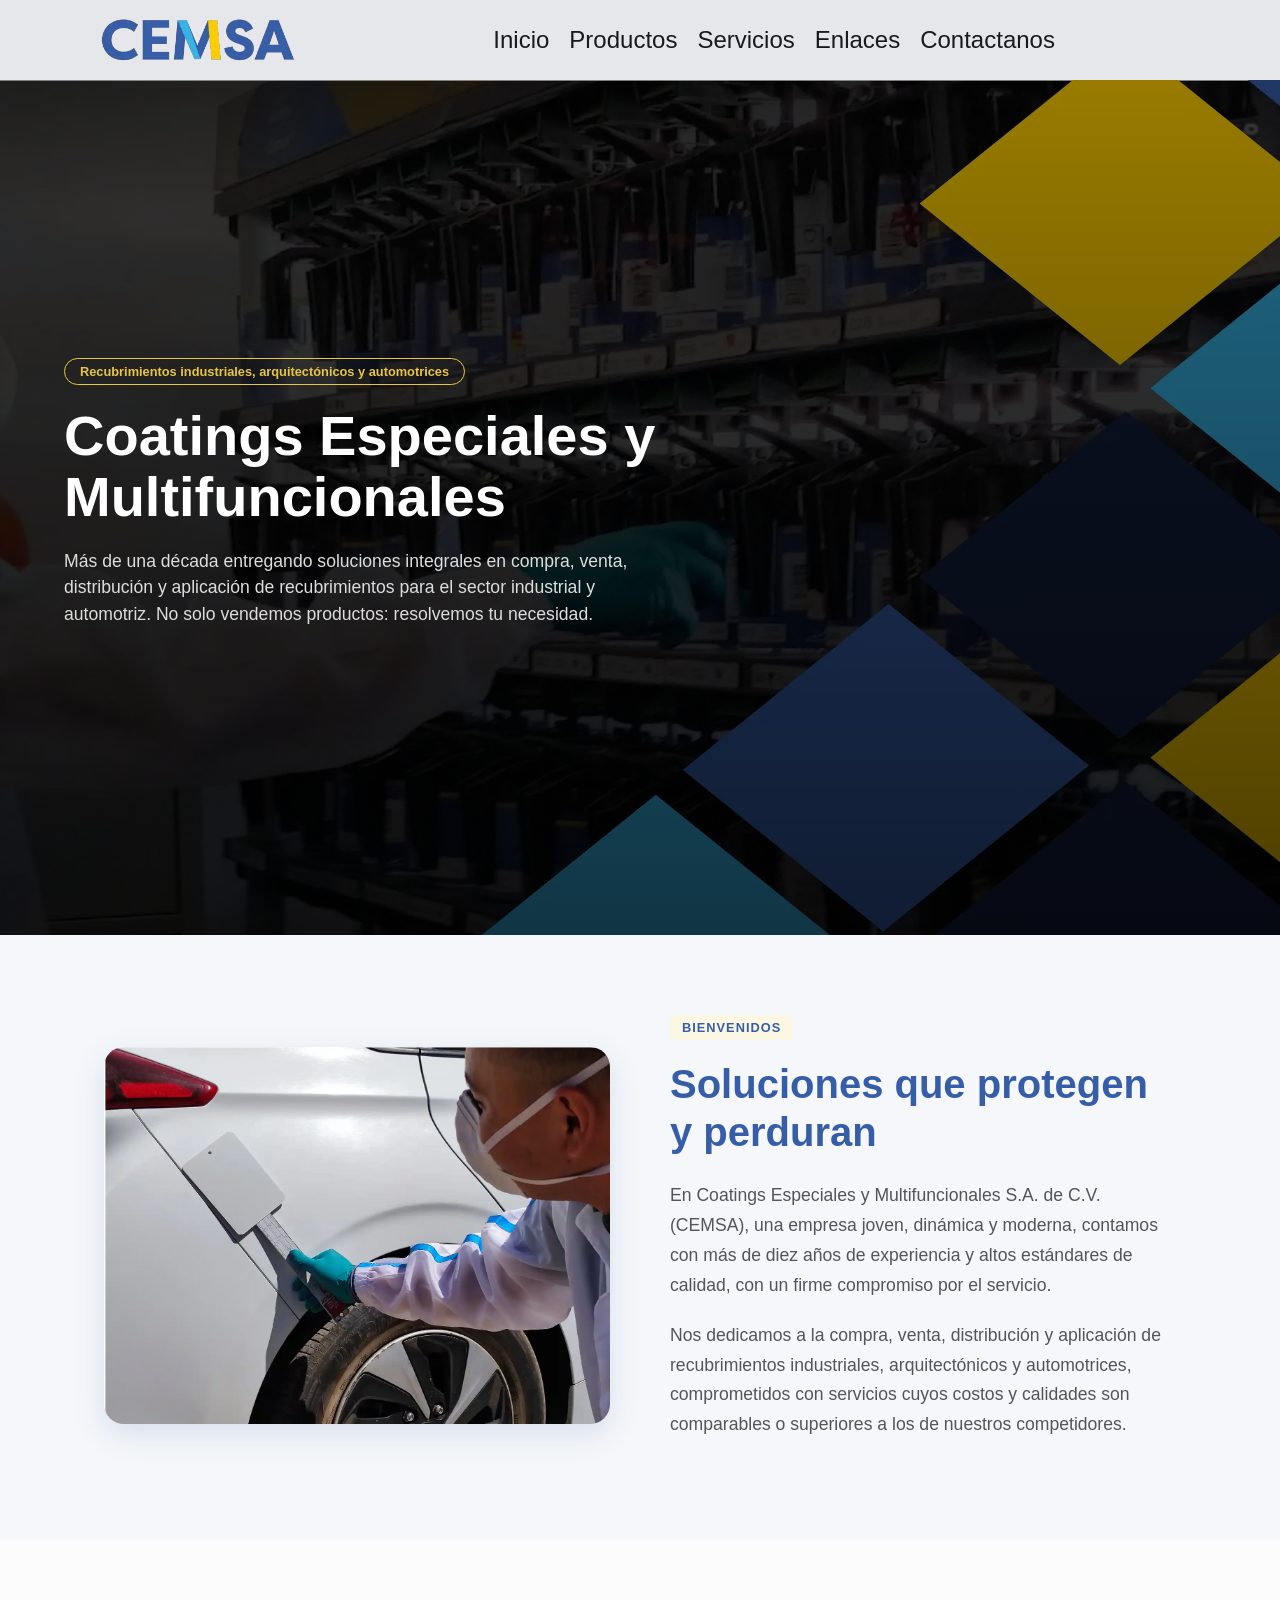
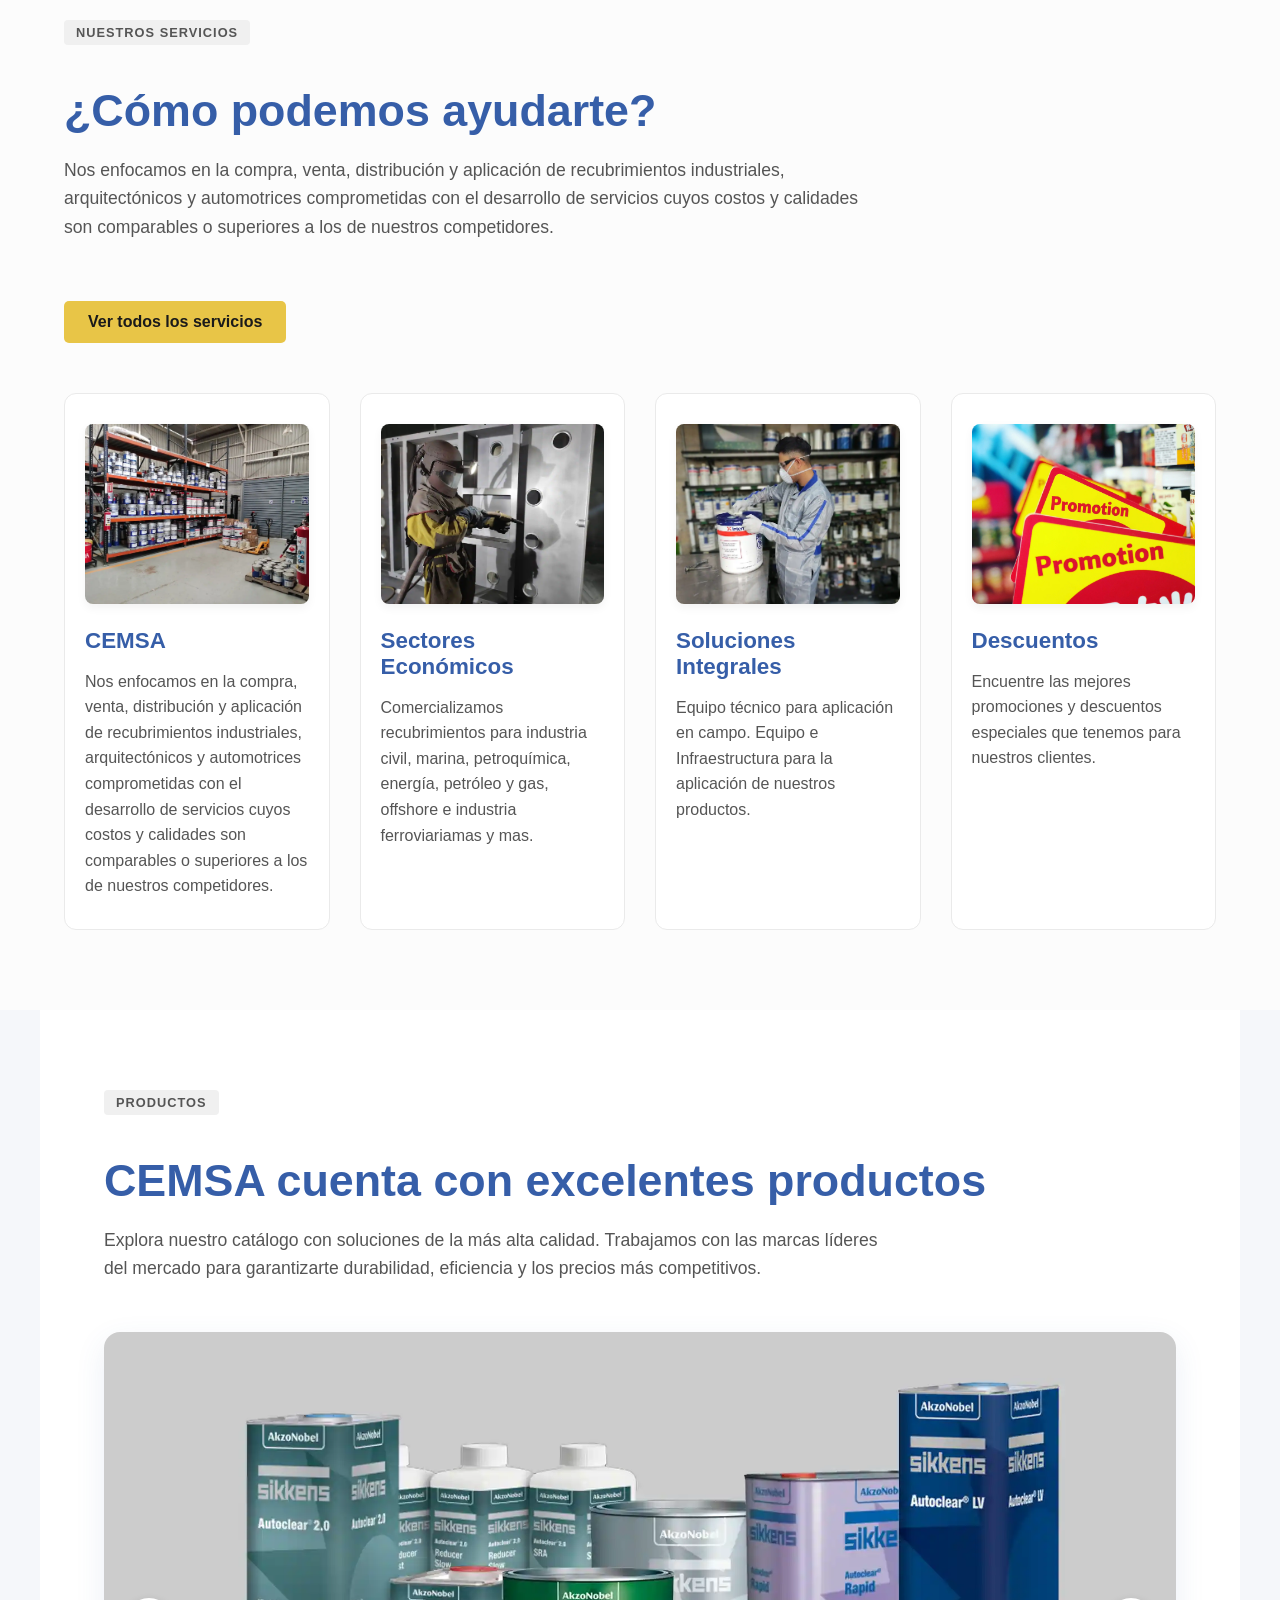
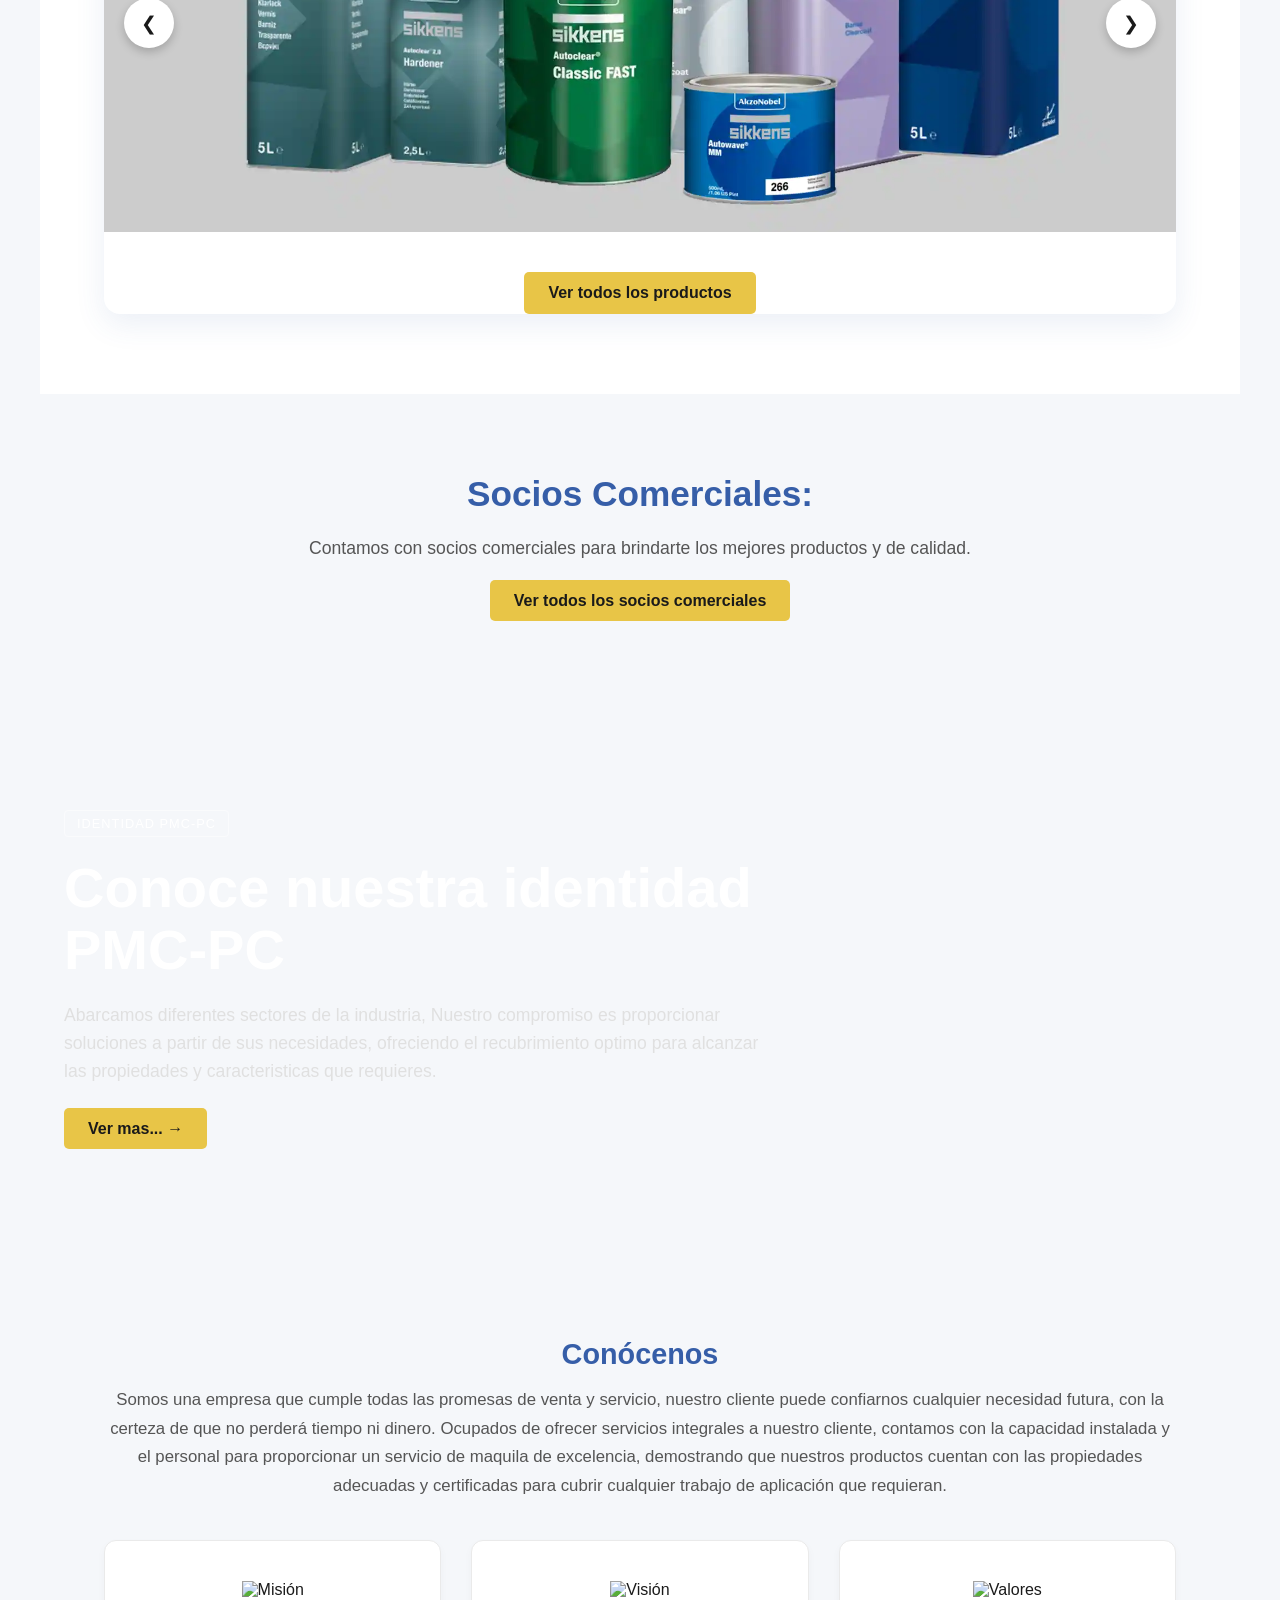
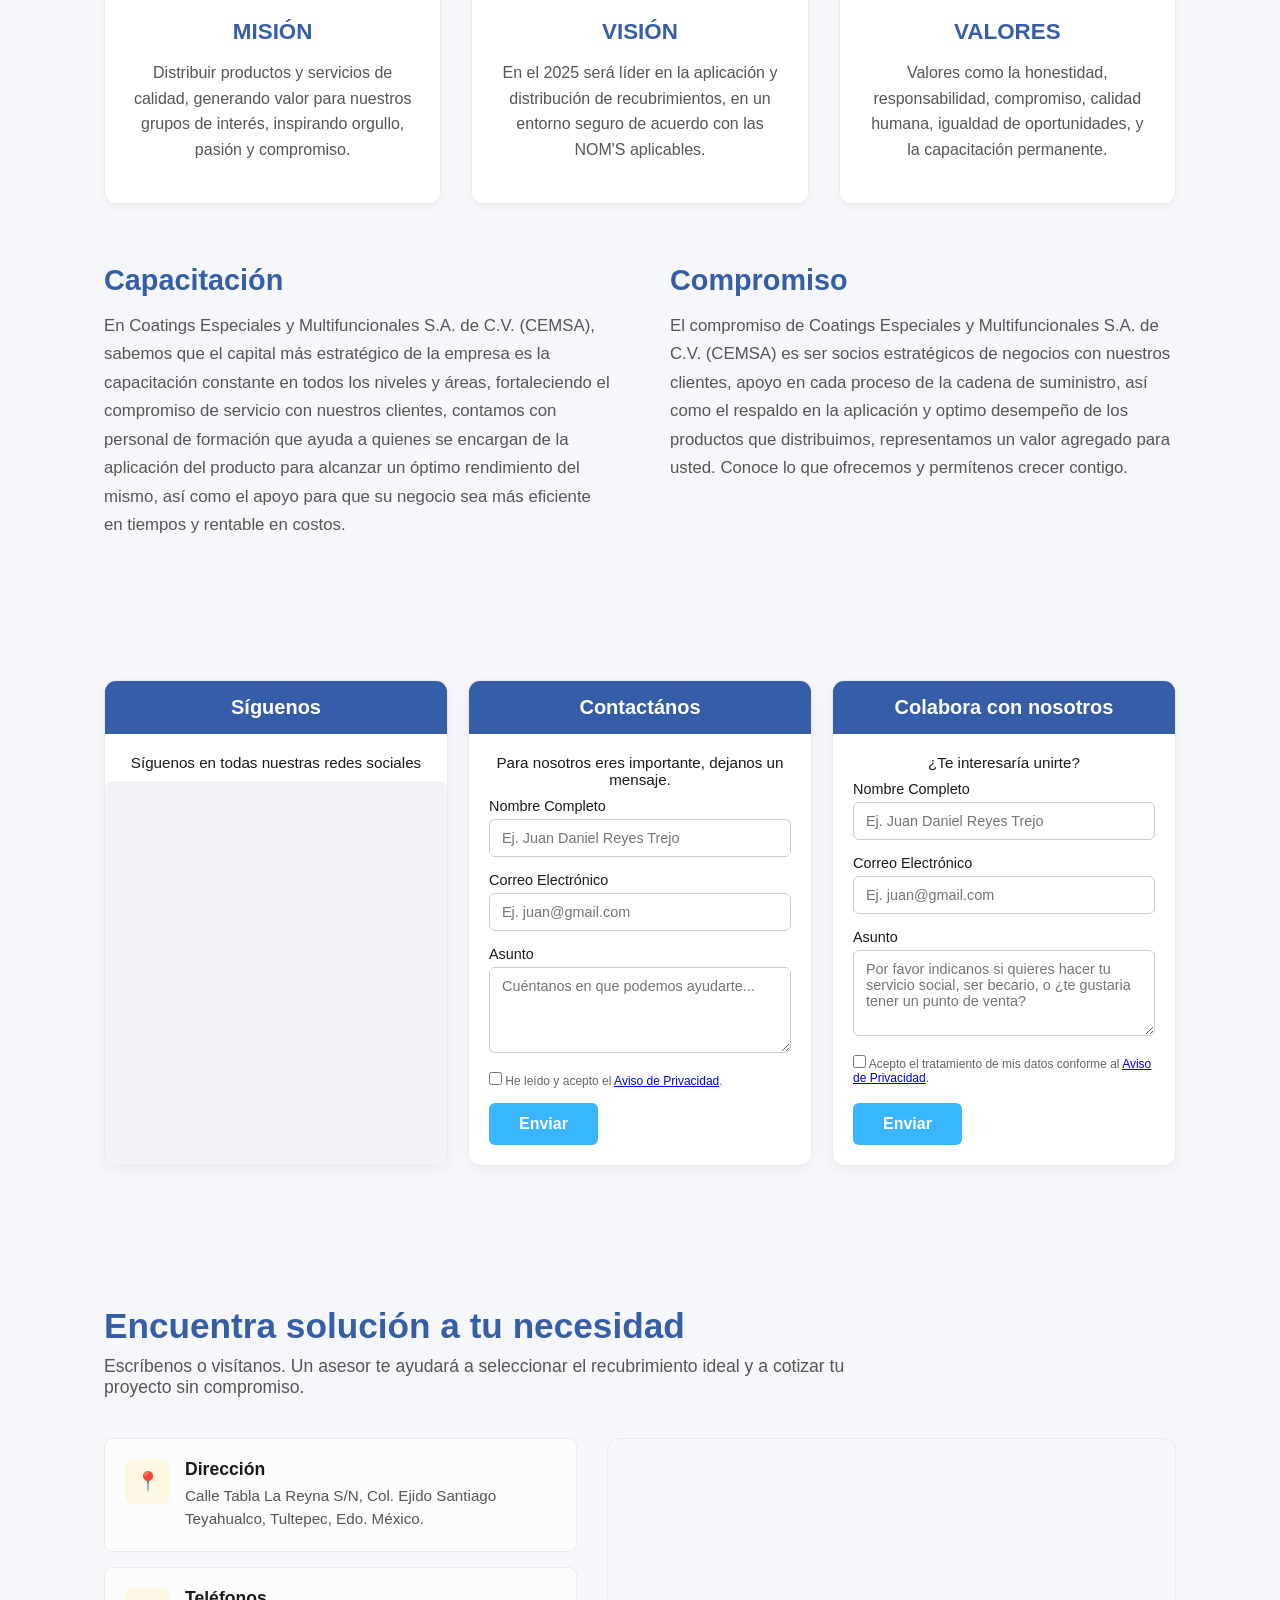
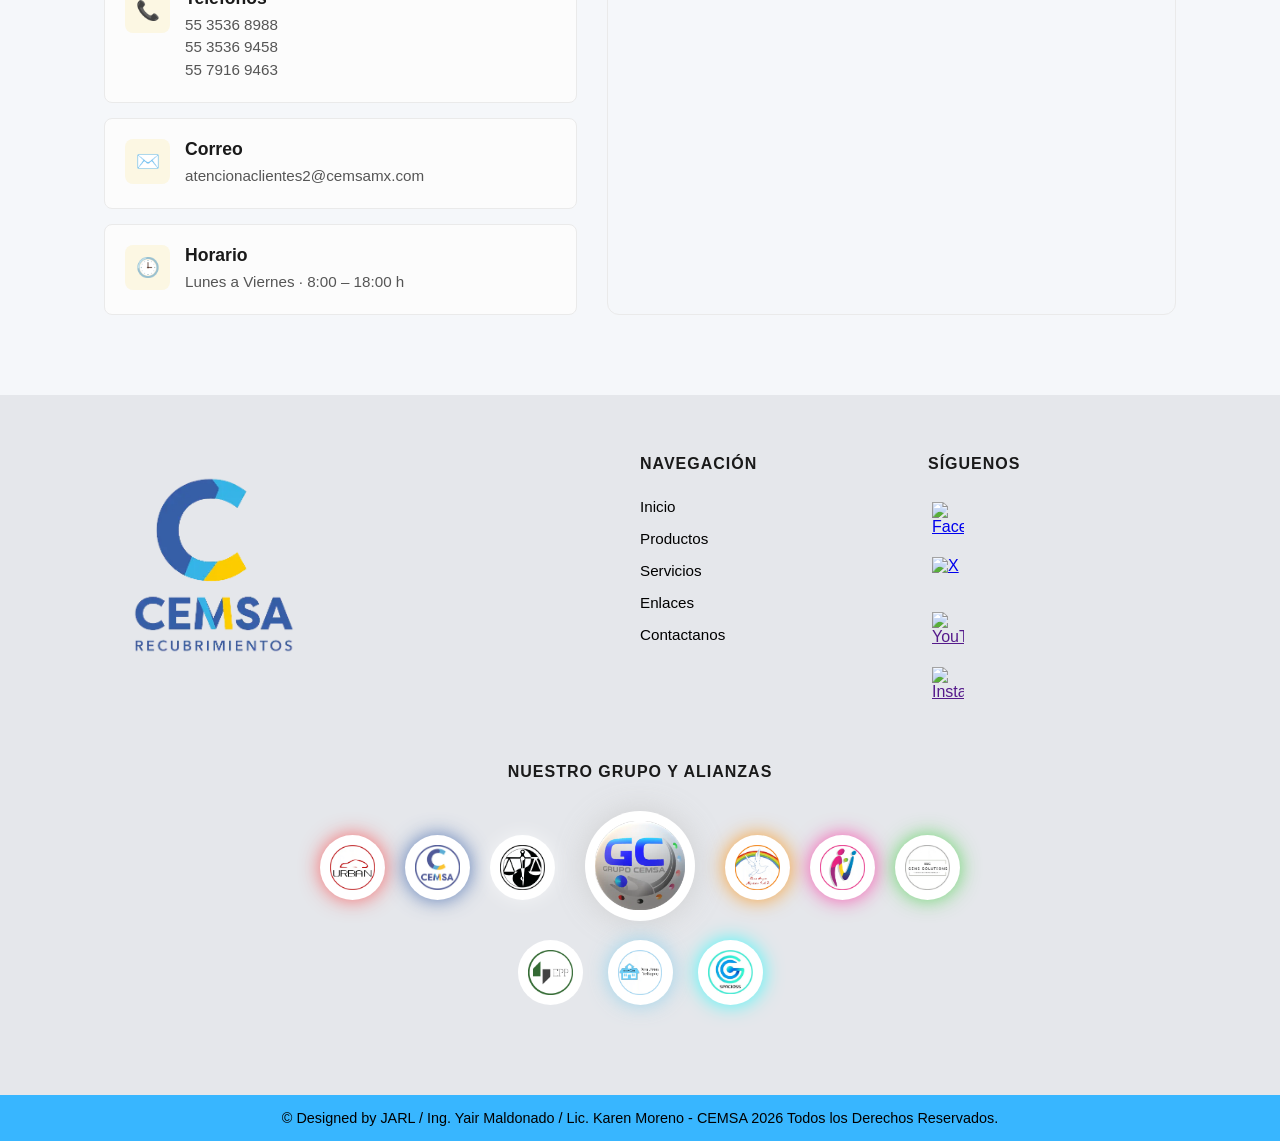
==== commit 98a0ea05: "update de img que no se ven y widget" ====
--- a/index.html
+++ b/index.html
@@ -228,12 +228,18 @@
             <div class="card-interaccion">
                 <div class="cabecera-azul">Síguenos</div>
                 <p class="desc-interaccion">Síguenos en todas nuestras redes sociales</p>
-                <!-- Contenedor para el widget de Facebook -->
-                <div class="embed-redes">
-                    <div
-                        style="background-color: #f0f2f5; height: 300px; border-radius: 8px; display: flex; align-items: center; justify-content: center; color: #888;">
-                        [Widget de Facebook CEMSA]
-                    </div>
+                <div class="embed-redes"
+                    style="display: flex; justify-content: center; border-radius: 8px; overflow: hidden; background-color: #f0f2f5;">
+                    <iframe 
+                        src="https://www.facebook.com/plugins/page.php?href=https%3A%2F%2Fwww.facebook.com%2FCEMSARecubrimientos&tabs=timeline&width=340&height=300&small_header=false&adapt_container_width=true&hide_cover=false&show_facepile=true%22" 
+                        width="100%" 
+                        height="300" 
+                        style="border:none;overflow:hidden; max-width: 340px;"
+                        scrolling="no" 
+                        frameborder="0" 
+                        allowfullscreen="true"
+                        allow="autoplay; clipboard-write; encrypted-media; picture-in-picture; web-share">
+                    </iframe>
                 </div>
             </div>
 
@@ -274,7 +280,8 @@
             <div class="card-interaccion">
                 <div class="cabecera-azul">Colabora con nosotros</div>
                 <p class="desc-interaccion">¿Te interesaría unirte?</p>
-                <form action="https://formsubmit.co/reclutamiento@gensolution.com.mx" method="POST" class="formulario-moderno">
+                <form action="https://formsubmit.co/reclutamiento@gensolution.com.mx" method="POST"
+                    class="formulario-moderno">
                     <input type="hidden" name="_captcha" value="false">
                     <input type="hidden" name="_subject" value="Nuevo CV recibido desde la web de CEMSA">
 
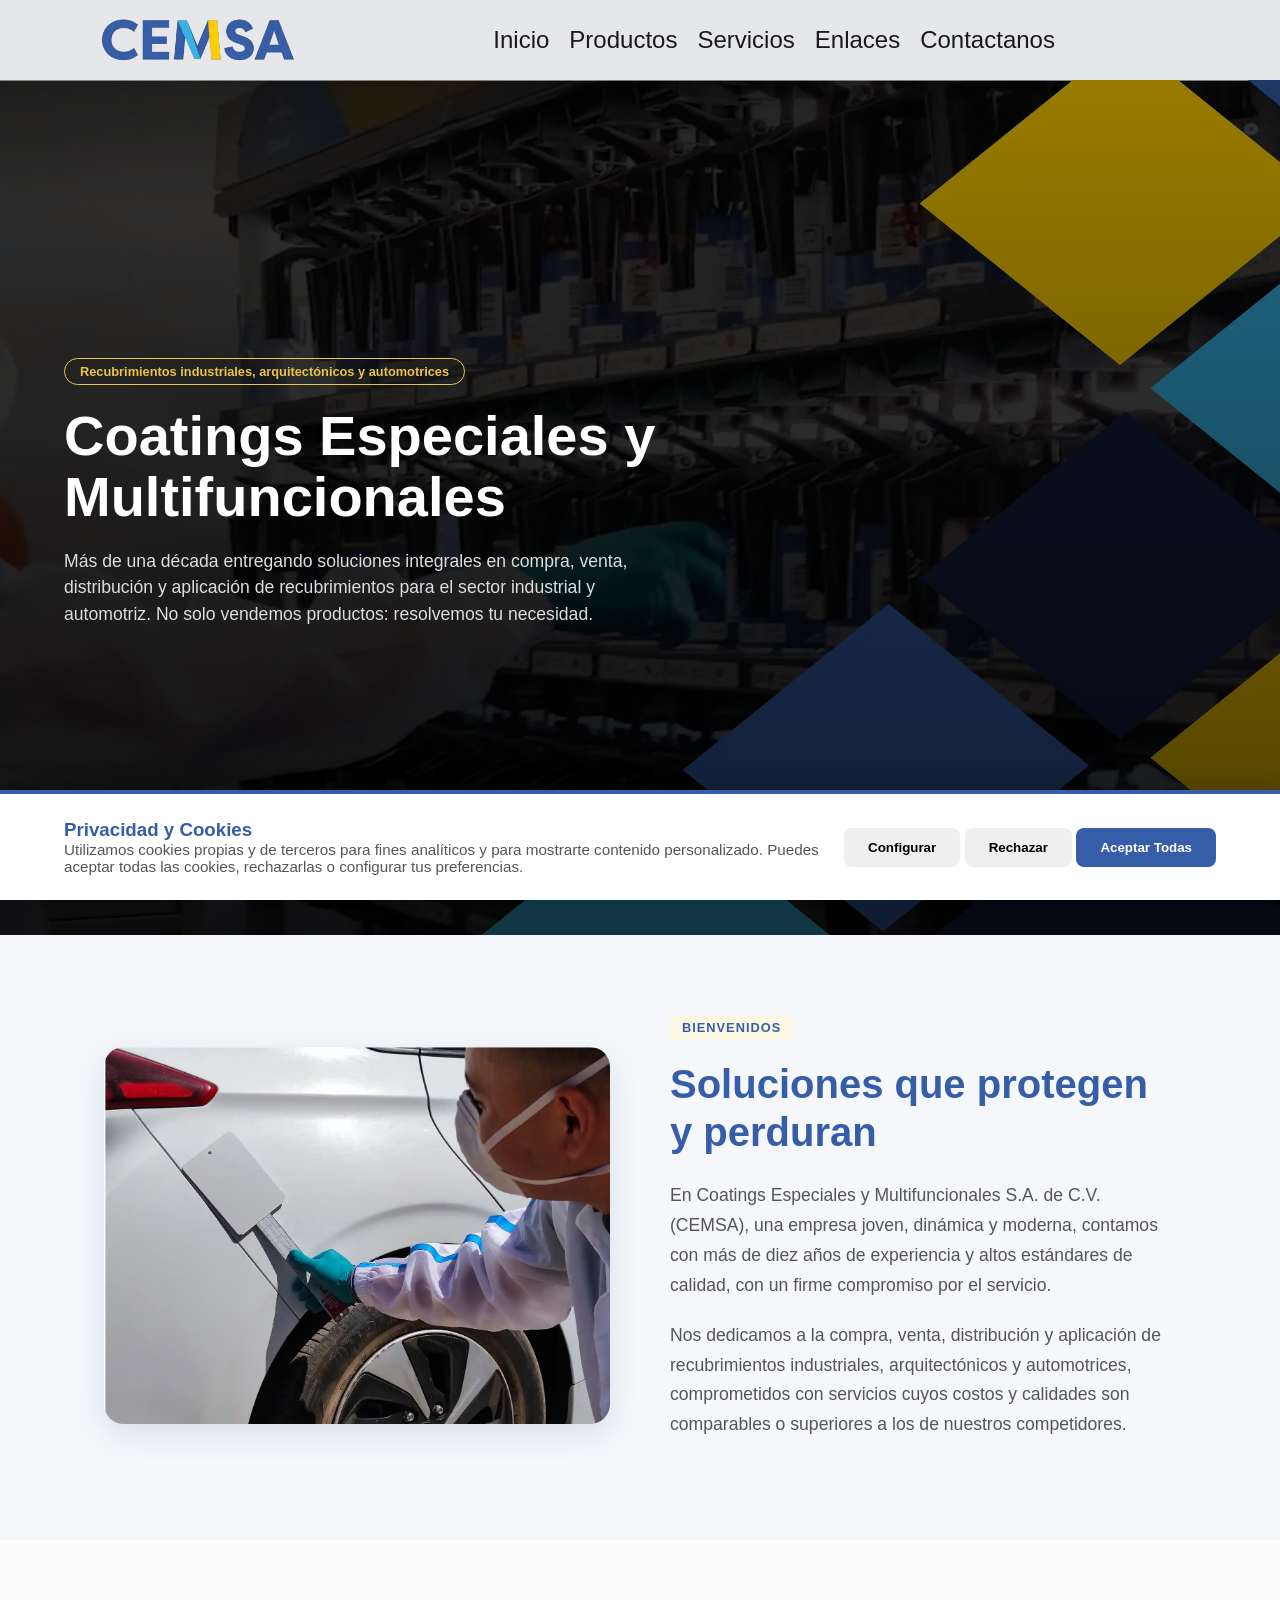
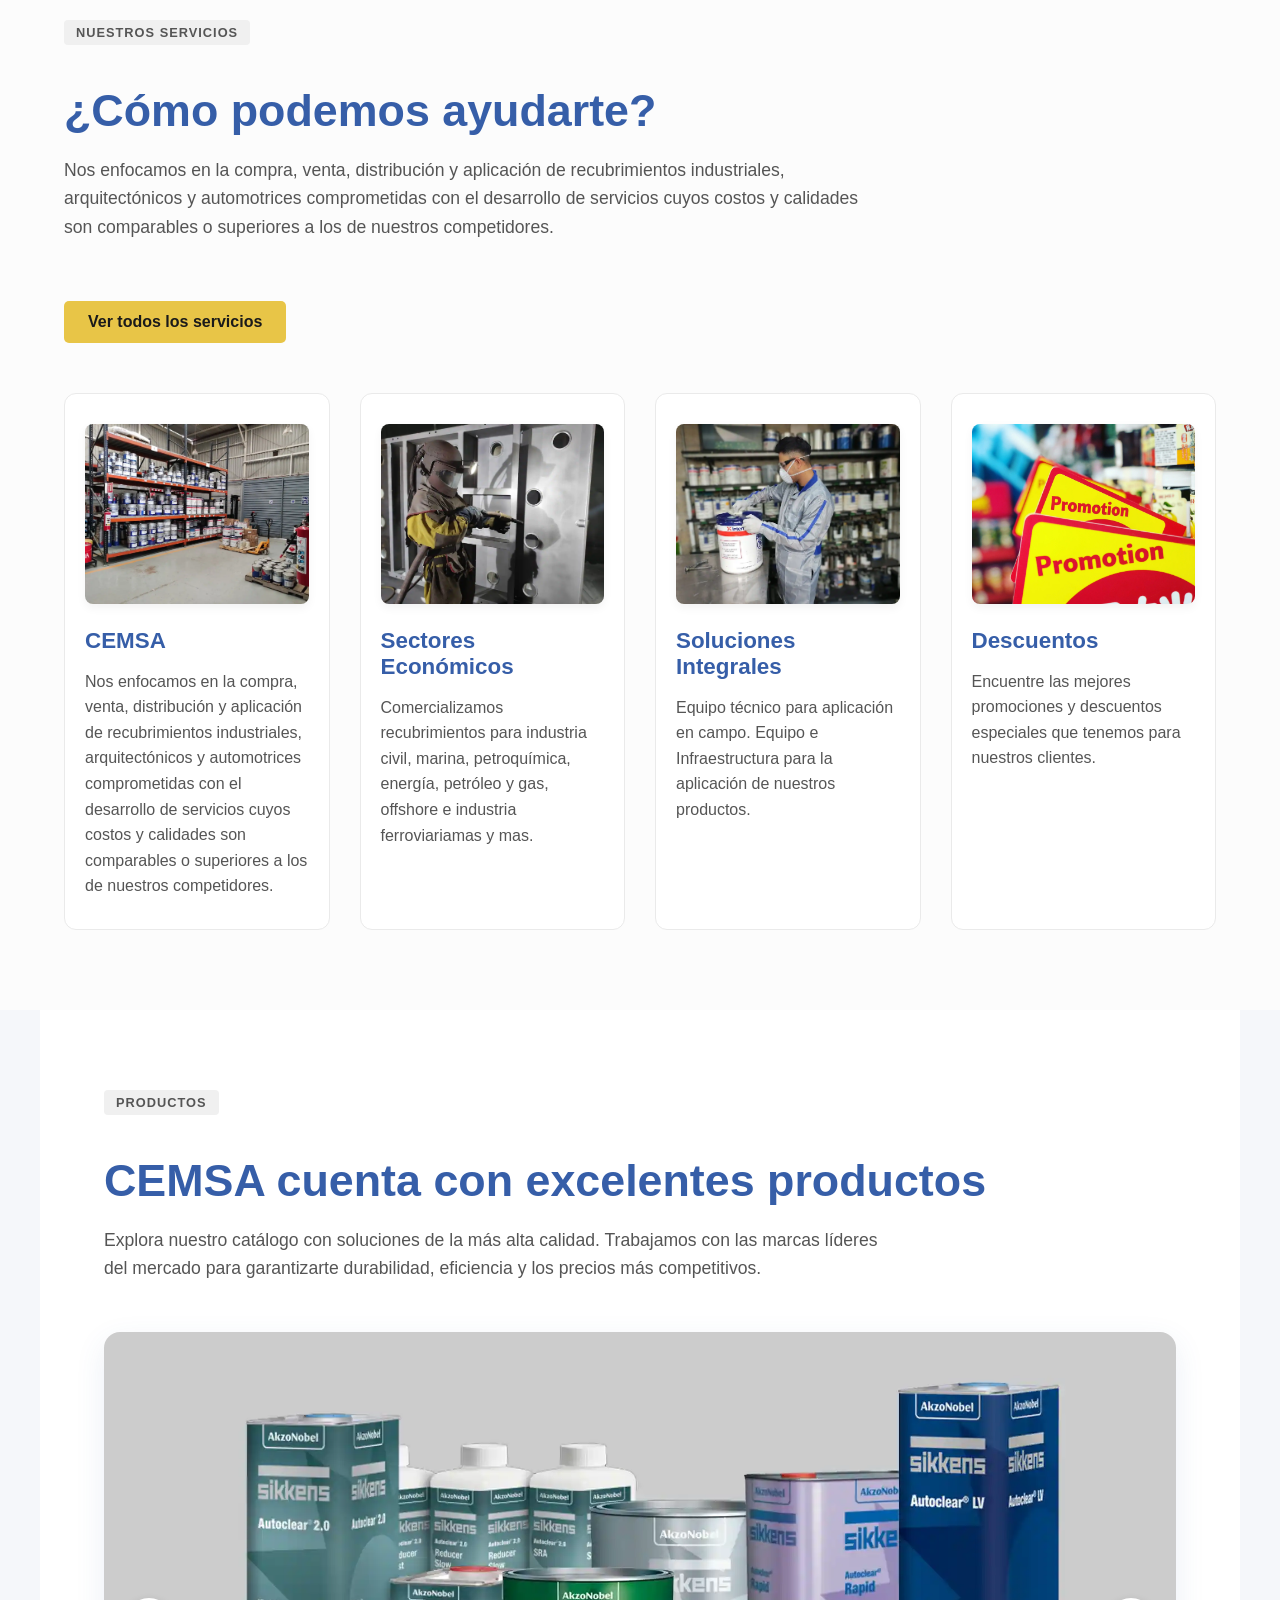
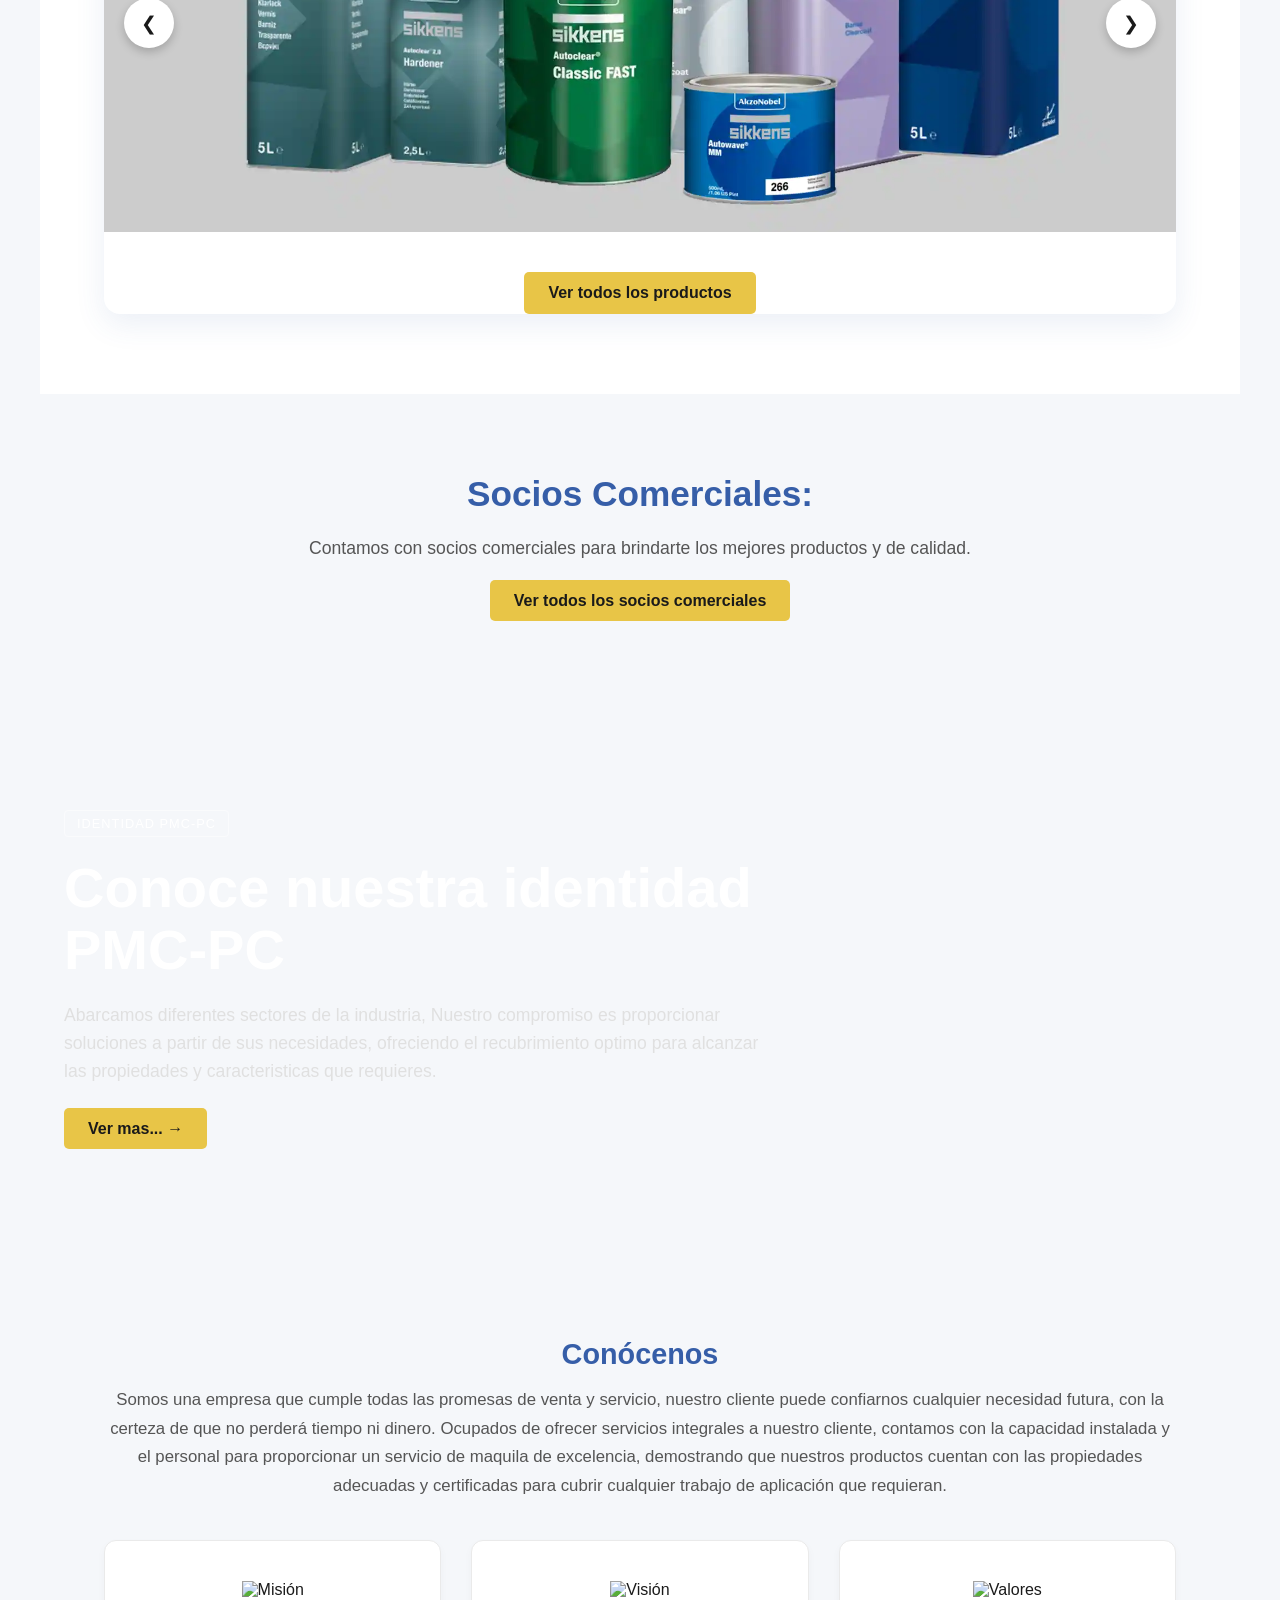
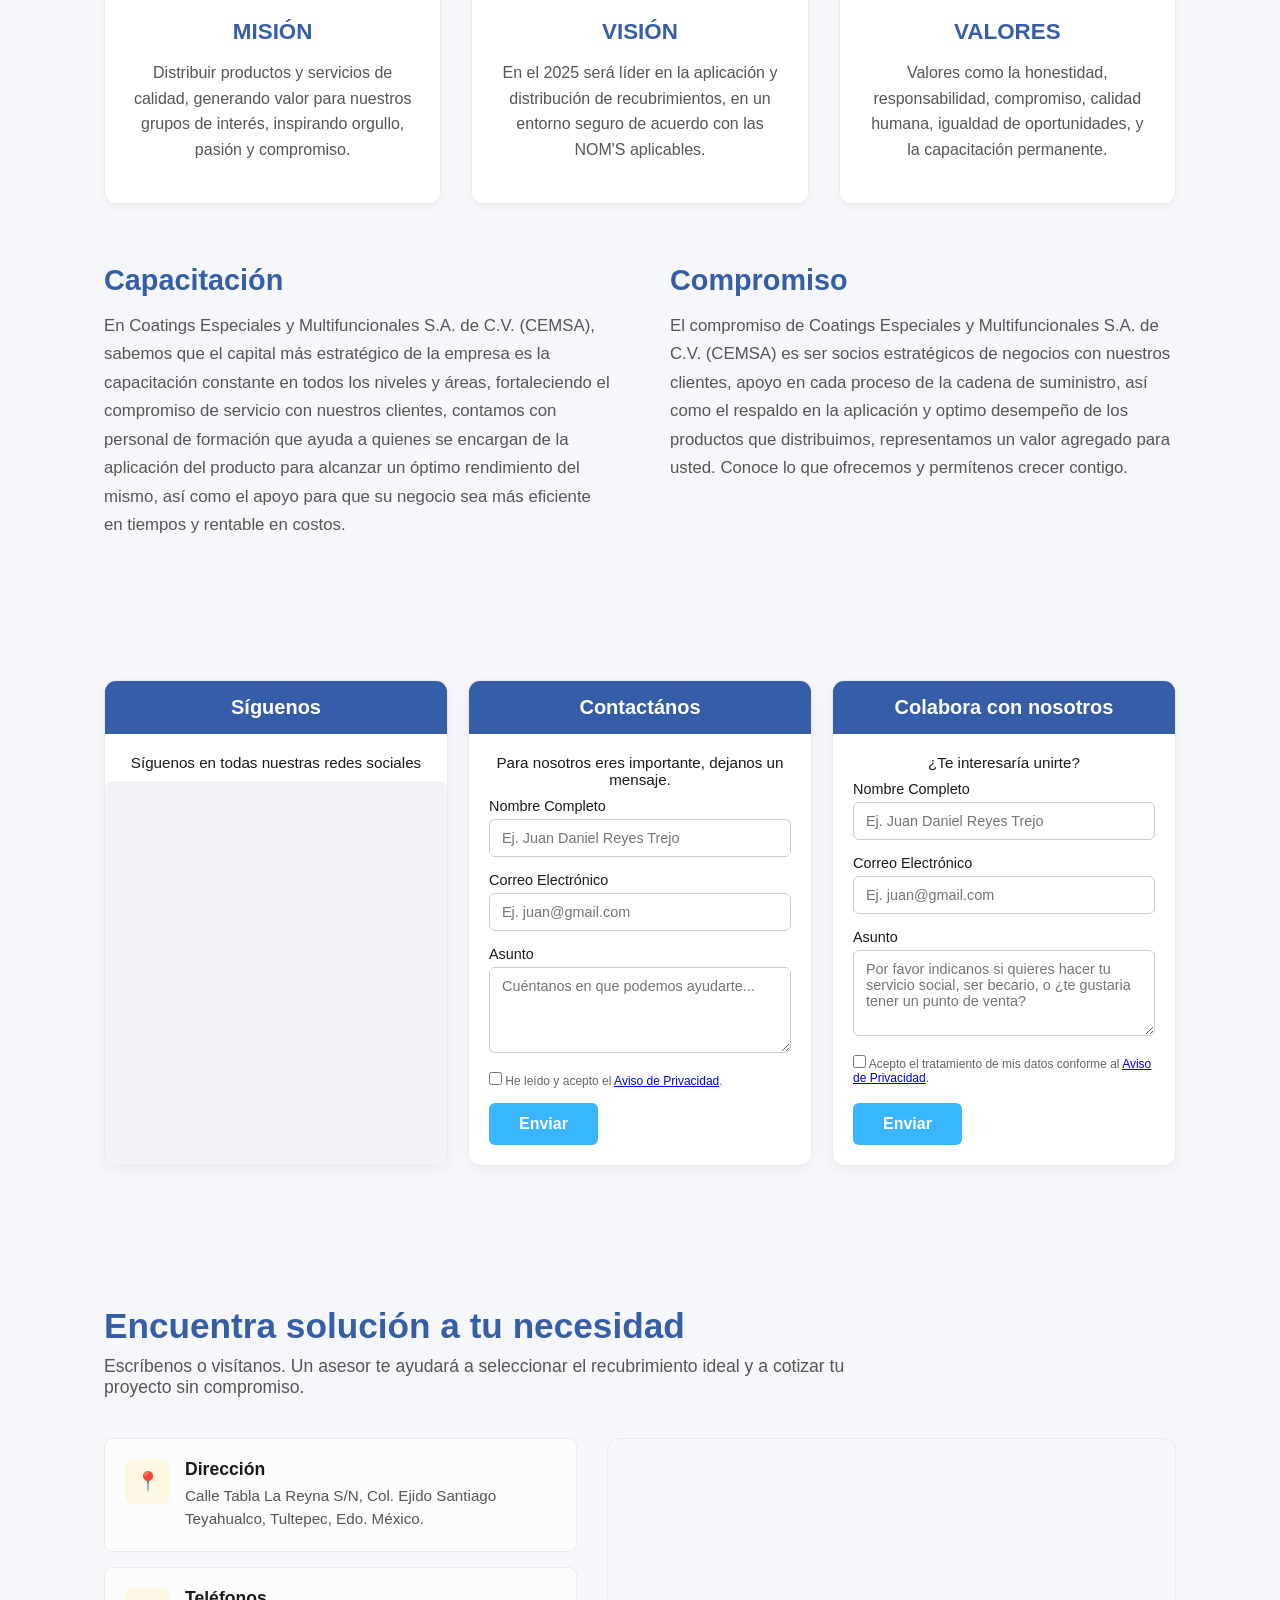
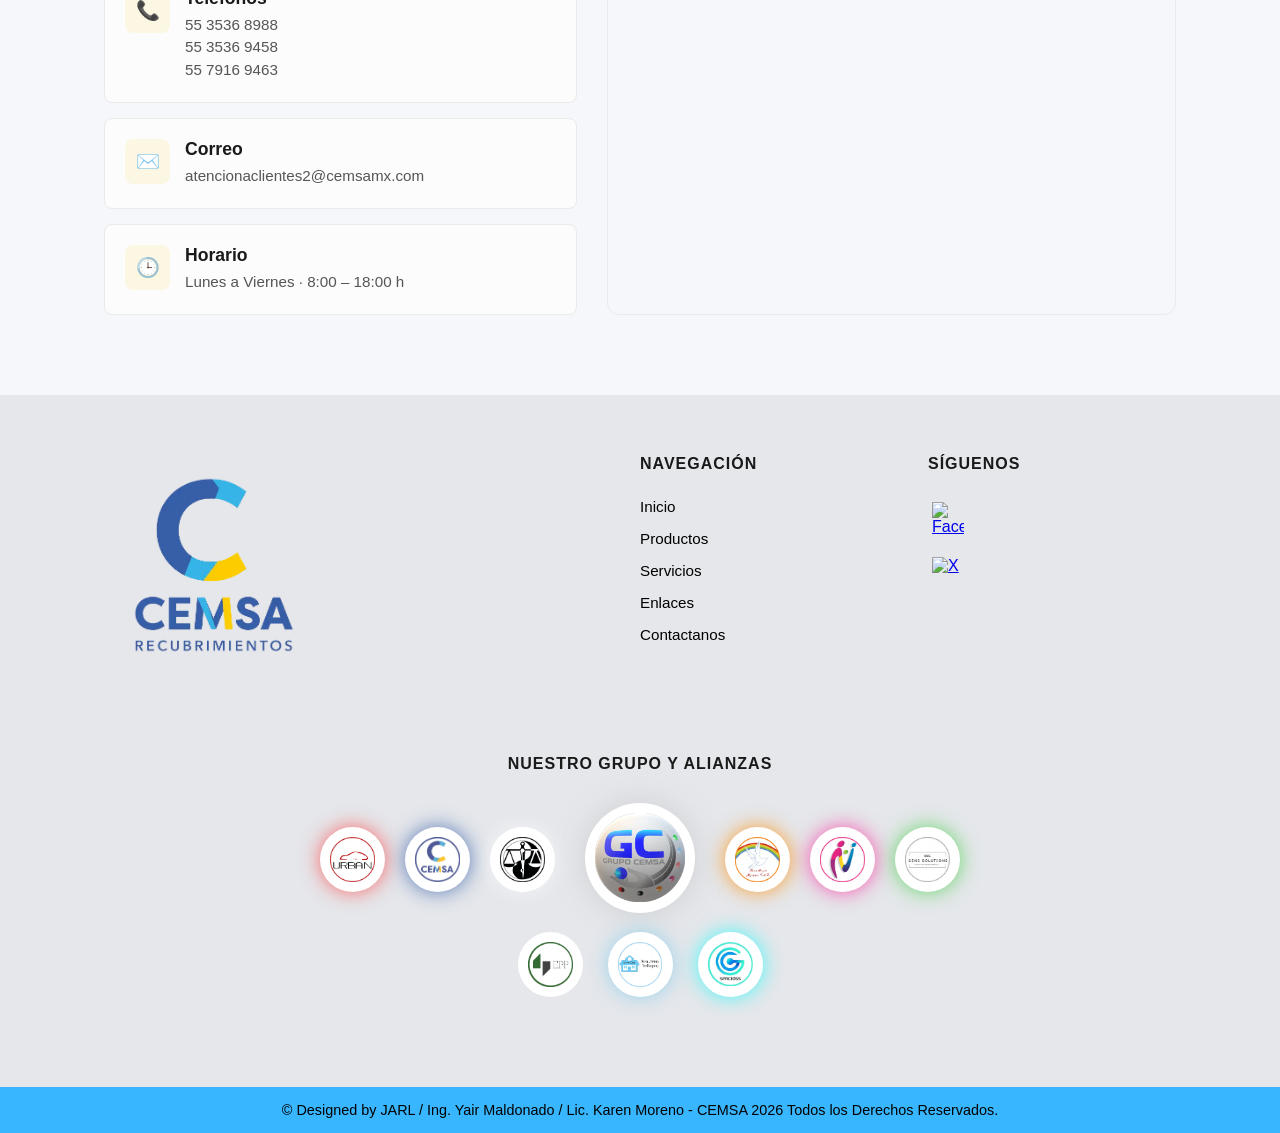
==== commit 15b351f8: "update cookies y redes sociales" ====
--- a/index.html
+++ b/index.html
@@ -5,6 +5,7 @@
     <meta charset="UTF-8">
     <meta name="viewport" content="width=device-width, initial-scale=1.0">
     <link rel="stylesheet" href="styles.css">
+    <link rel="icon" href="img/cemsis.webp">
     <title>CEMSA </title>
     <!-- Google tag (gtag.js) -->
     <script async src="https://www.googletagmanager.com/gtag/js?id=G-CVL1WCKRJ7"></script>
@@ -224,20 +225,15 @@
     <!--SECCIÓN DE REDES, CONTACTO Y CV-->
     <section class="seccion-interaccion">
         <div class="grid-interaccion">
-
             <div class="card-interaccion">
                 <div class="cabecera-azul">Síguenos</div>
                 <p class="desc-interaccion">Síguenos en todas nuestras redes sociales</p>
                 <div class="embed-redes"
                     style="display: flex; justify-content: center; border-radius: 8px; overflow: hidden; background-color: #f0f2f5;">
-                    <iframe 
-                        src="https://www.facebook.com/plugins/page.php?href=https%3A%2F%2Fwww.facebook.com%2FCEMSARecubrimientos&tabs=timeline&width=340&height=300&small_header=false&adapt_container_width=true&hide_cover=false&show_facepile=true%22" 
-                        width="100%" 
-                        height="300" 
-                        style="border:none;overflow:hidden; max-width: 340px;"
-                        scrolling="no" 
-                        frameborder="0" 
-                        allowfullscreen="true"
+                    <iframe
+                        src="https://www.facebook.com/plugins/page.php?href=https://www.facebook.com/CEMSARecubrimientos&tabs=timeline&width=340&height=300&small_header=false&adapt_container_width=true&hide_cover=false&show_facepile=true"
+                        width="100%" height="300" style="border:none;overflow:hidden; max-width: 340px;" scrolling="no"
+                        frameborder="0" allowfullscreen="true"
                         allow="autoplay; clipboard-write; encrypted-media; picture-in-picture; web-share">
                     </iframe>
                 </div>
@@ -357,8 +353,10 @@
             <!--Mapa de Google-->
             <div class="contacto-mapa">
                 <iframe
-                    src="https://www.google.com/maps/embed?pb=!1m18!1m12!1m3!1d15026.0123456789!2d-99.1234567!3d19.654321!2m3!1f0!2f0!3f0!3m2!1i1024!2i768!4f13.1!3m3!1m2!1s0x0%3A0x0!2zMTnCsDM5JzE1LjYiTiA5OcKwMDcnMjQuNCJX!5e0!3m2!1ses-419!2smx!4v1610000000000!5m2!1ses-419!2smx"
-                    width="100%" height="100%" style="border:0;" allowfullscreen="" loading="lazy"></iframe>
+                    src="https://www.google.com/maps/embed?pb=!1m18!1m12!1m3!1d3039216.3805886307!2d-103.45600064120228!3d19.74624343514143!2m3!1f0!2f0!3f0!3m2!1i1024!2i768!4f13.1!3m3!1m2!1s0x85d1f440306156a3%3A0x17e336b2b2b06844!2sCEMSA%20Recubrimientos!5e1!3m2!1ses!2smx!4v1791310136724!5m2!1ses!2smx"
+                    width="600" height="450" style="border:0;" allowfullscreen="" loading="lazy"
+                    referrerpolicy="strict-origin-when-cross-origin">
+                </iframe>
             </div>
         </div>
     </section>
@@ -395,16 +393,6 @@
 
                         <a href="https://x.com/cemsamx?lang=es" target="_blank" class="icono-red">
                             <img src="https://upload.wikimedia.org/wikipedia/commons/c/ce/X_logo_2023.svg" alt="X">
-                        </a>
-
-                        <a href="" target="_blank" class="icono-red">
-                            <img src="https://upload.wikimedia.org/wikipedia/commons/0/09/YouTube_full-color_icon_%282017%29.svg"
-                                alt="YouTube">
-                        </a>
-
-                        <a href="" target="_blank" class="icono-red">
-                            <img src="https://upload.wikimedia.org/wikipedia/commons/e/e7/Instagram_logo_2016.svg"
-                                alt="Instagram">
                         </a>
                     </div>
                 </div>
@@ -457,6 +445,108 @@
             </p>
         </div>
     </footer>
+    <!--SISTEMA DE COOKIES-->
+    <!-- 1.Conguracion de google analytics-->
+    <script>
+        window.dataLayer = window.dataLayer || [];
+        function gtag() { dataLayer.push(arguments); }
+        //Revisa si el usuario ya ha dado su consentimiento previamente, si no bloquea el rastreo hasta que se otorgue el consentimiento
+        let estadoPrevio = localStorage.getItem('estadoCookies') == 'true' ? 'granted' : 'denied';
+        gtag('js', new Date());
+        gtag('config', 'G-CVL1WCKRJ7');
+    </script>
+
+    <!--Etiqueta original de gtag.js-->
+    <script async src="https://www.googletagmanager.com/gtag/js?id=G-CVL1WCKRJ7"></script>
+    <script>
+        gtag('js', new Date());
+        gtag('config', 'G-CVL1WCKRJ7');
+    </script>
+
+    <!--2.BANNER PRINCIPAL-->
+    <div id="cookie-banner" class="cookie-banner">
+        <div class="cookie-texto">
+            <h3 style="margin-top: 0; color:var(--color-azul)">Privacidad y Cookies</h3>
+            <p>Utilizamos cookies propias y de terceros para fines analíticos y para mostrarte contenido personalizado.
+                Puedes aceptar todas las cookies, rechazarlas o configurar tus preferencias.</p>
+        </div>
+        <div class="cookies-botones">
+            <button id="btn-configurar" class="btn-cookie btn-secundario">Configurar</button>
+            <button id="btn-rechazar" class="btn-cookie btn-secundario">Rechazar</button>
+            <button id="btn-aceptar" class="btn-cookie btn-principal">Aceptar Todas</button>
+        </div>
+    </div>
+    <!--3. Modal de configuración-->
+    <div id="cookie-modal" class="cookie-modal">
+        <div class="cookie-modal-contenido">
+            <h3 style="color:var(--color-azul); margin-top: 0;">Configuración de Cookies</h3>
+            <p style="font-size: 0.9rem; color: #555;">Selecciona qué tipo de cookies deseas permitir en tu navegador.
+            </p>
+
+            <div class="opcion-cookie">
+                <label>
+                    <input type="checkbox" checked disabled>
+                    <strong>Técnicas (Obligatorias)</strong>
+                </label>
+                <p>Son necesarias para que la página funcione. No se pueden desactivar.</p>
+            </div>
+            <div class="opcion-cookie">
+                <label>
+                    <input type="checkbox" id="check-analiticas" checked>
+                    <strong>Google Analytics</strong>
+                </label>
+                <p>Nos ayudan a entender cómo usas la página para mejorar su diseño y funcionalidad.</p>
+            </div>
+
+            <button id="btn-guardar-config" class="btn-cookie btn-principal" style="width:100%; margin-top:20px;">Guardar Preferencias</button>
+        </div>
+    </div>
+
+    <!--4. Lógica de los bortones-->
+    <script>
+        const bannerCookies = document.getElementById('cookie-banner');
+        const modalCookies = document.getElementById('cookie-modal');
+
+        //Muestra el banner si es la primera vez que entra 
+        if (!localStorage.getItem('cookies-banner')) {
+            bannerCookies.classList.add('activo');
+        }
+
+        //Funión para activar Google Analytics y guardar el estado en localStorage
+        function activarAnalytics(permitir) {
+            const estado = permitir ? 'granted' : 'denied';
+            gtag('consent', 'update', { 'analytics_storage': estado });
+            localStorage.setItem('cookiesAnaliticas', permitir.toString());
+        }
+
+        //Botómn Aceptar Todas
+        document.getElementById('btn-aceptar').addEventListener('click', () => {
+            localStorage.setItem('estadoCookies', 'aceptadas');
+            activarAnalytics(true);
+            bannerCookies.classList.remove('activo');
+        });
+
+        //Botón Rechazar
+        document.getElementById('btn-rechazar').addEventListener('click', () => {
+            localStorage.setItem('estadoCookies', 'rechazadas');
+            activarAnalytics(false);
+            bannerCookies.classList.remove('activo');
+        });
+
+        //Botones de configuración
+        document.getElementById('btn-configurar').addEventListener('click', () => {
+            modalCookies.classList.add('activo');
+        });
+
+        document.getElementById('btn-guardar-config').addEventListener('click', () => {
+            const analisticasActivadas = document.getElementById('check-analiticas').checked;
+            localStorage.setItem('estadoCookies', 'personalizadas');
+            activarAnalytics(analisticasActivadas);
+            modalCookies.classList.remove('activo');
+            bannerCookies.classList.remove('activo');
+        });
+    </script>
+
 
     <!--SCRIPT PARA EL FUNCIONAMIENTO DEL CARRUSEL-->
     <script>
--- a/styles.css
+++ b/styles.css
@@ -5,7 +5,7 @@
     --color-blanco: #ffffff;
     --color-fondo-app: #fcfcfc;
     --texto-oscuro: #1a1a1a;
-    --texto-gris: #555555; 
+    --texto-gris: #555555;
     --amarillo-claro: #fcf7e3;
     --fuente-principal: 'Segoe UI', Tahoma, Geneva, Verdana, sans-serif;
 }
@@ -92,12 +92,12 @@
 }
 
 .logo-img {
-    max-height: 50px; 
+    max-height: 50px;
     width: auto;
 }
 
 .menu-toggle {
-    display: none; 
+    display: none;
     background: none;
     border: none;
     font-size: 2rem;
@@ -210,7 +210,7 @@
 .bienvenidos-img img {
     width: 100%;
     border-radius: 20px;
-    box-shadow: 0 10px 30px rgba(54, 94, 168, 0.15); 
+    box-shadow: 0 10px 30px rgba(54, 94, 168, 0.15);
 }
 
 .bienvenidos-texto {
@@ -219,7 +219,7 @@
 
 .etiqueta-texto {
     background-color: var(--amarillo-claro);
-    color: var(--color-azul); 
+    color: var(--color-azul);
     padding: 5px 12px;
     border-radius: 4px;
     font-size: 0.8rem;
@@ -280,7 +280,7 @@
 
 .card-servicio {
     background-color: var(--color-blanco);
-    padding: 30px 20px; 
+    padding: 30px 20px;
     border-radius: 12px;
     border: 1px solid #eaeaea;
     transition: transform 0.3s, box-shadow 0.3s;
@@ -288,22 +288,22 @@
 
 .card-servicio:hover {
     transform: translateY(-5px);
-    box-shadow: 0 10px 20px rgba(54, 94, 168, 0.08); 
+    box-shadow: 0 10px 20px rgba(54, 94, 168, 0.08);
     border-color: var(--color-azul);
 }
 
 .img-destacada {
     width: 100%;
-    height: 180px; 
+    height: 180px;
     object-fit: cover;
     border-radius: 8px;
     margin-bottom: 20px;
-    box-shadow: 0 4px 10px rgba(0,0,0,0.05);
+    box-shadow: 0 4px 10px rgba(0, 0, 0, 0.05);
 }
 
 .card-servicio h3 {
     font-size: 1.4rem;
-    color: var(--color-azul); 
+    color: var(--color-azul);
     margin-bottom: 15px;
 }
 
@@ -314,7 +314,7 @@
 }
 
 .servicios-cabecera {
-    margin-bottom: 50px; 
+    margin-bottom: 50px;
 }
 
 .btn-espaciado {
@@ -355,7 +355,7 @@
     width: 100%;
     height: 100%;
     object-fit: cover;
-    opacity: 0; 
+    opacity: 0;
     transition: opacity 0.5s ease-in-out;
     z-index: 0;
 }
@@ -369,7 +369,7 @@
     display: flex;
     justify-content: center;
     width: 100%;
-    margin-top: 30px; 
+    margin-top: 30px;
 }
 
 .btn-circular {
@@ -387,14 +387,14 @@
     display: flex;
     align-items: center;
     justify-content: center;
-    box-shadow: 0 4px 10px rgba(0,0,0,0.2);
+    box-shadow: 0 4px 10px rgba(0, 0, 0, 0.2);
     transition: background-color 0.3s, transform 0.3s;
     z-index: 10;
 }
 
 .btn-circular:hover {
     background-color: var(--color-fondo-app);
-    transform: translateY(-50%) scale(1.05); 
+    transform: translateY(-50%) scale(1.05);
 }
 
 .btn-circular.prev {
@@ -499,18 +499,18 @@
     padding: 40px 25px;
     border-radius: 12px;
     border: 1px solid #eaeaea;
-    box-shadow: 0 4px 10px rgba(0,0,0,0.03);
+    box-shadow: 0 4px 10px rgba(0, 0, 0, 0.03);
     transition: transform 0.3s ease, box-shadow 0.3s ease;
 }
 
 .card-conocenos:hover {
     transform: translateY(-5px);
-    box-shadow: 0 10px 20px rgba(54, 94, 168, 0.08); 
+    box-shadow: 0 10px 20px rgba(54, 94, 168, 0.08);
     border-color: var(--color-azul);
 }
 
 .img-conocenos {
-    width: 65px; 
+    width: 65px;
     height: 65px;
     object-fit: contain;
     margin-bottom: 20px;
@@ -530,10 +530,10 @@
 
 .contenedor-dos-columnas {
     display: grid;
-    grid-template-columns: 1fr 1fr; 
-    gap: 60px; 
+    grid-template-columns: 1fr 1fr;
+    gap: 60px;
     margin-top: 60px;
-    text-align: left; 
+    text-align: left;
 }
 
 /* SECCIÓN SÍGUENOS, CONTACTO, CV*/
@@ -554,13 +554,13 @@
     border: 1px solid #eaeaea;
     border-radius: 12px;
     overflow: hidden;
-    box-shadow: 0 4px 15px rgba(0,0,0,0.05);
+    box-shadow: 0 4px 15px rgba(0, 0, 0, 0.05);
     display: flex;
     flex-direction: column;
 }
 
 .cabecera-azul {
-    background-color: var(--color-azul); 
+    background-color: var(--color-azul);
     color: var(--color-blanco);
     text-align: center;
     padding: 15px;
@@ -621,7 +621,7 @@
 }
 
 .btn-enviar {
-    background-color: #38b6ff; 
+    background-color: #38b6ff;
     color: var(--color-blanco);
     border: none;
     padding: 12px 30px;
@@ -631,7 +631,7 @@
     cursor: pointer;
     align-self: flex-start;
     transition: background-color 0.3s, transform 0.2s;
-    margin-top: auto; 
+    margin-top: auto;
 }
 
 .btn-enviar:hover {
@@ -725,7 +725,7 @@
     padding: 0 5%;
     display: flex;
     flex-direction: column;
-    gap: 60px; 
+    gap: 60px;
     max-width: 1200px;
     margin: 0 auto;
     padding-bottom: 40px;
@@ -746,7 +746,7 @@
 }
 
 .footer-logo-img {
-    max-width: 220px; 
+    max-width: 220px;
     height: auto;
     display: block;
     margin-bottom: 20px;
@@ -754,8 +754,8 @@
 
 .social-icons.vertical {
     display: flex;
-    flex-direction: column; 
-    gap: 15px; 
+    flex-direction: column;
+    gap: 15px;
     align-items: flex-start;
 }
 
@@ -763,16 +763,16 @@
     display: inline-flex;
     align-items: center;
     justify-content: center;
-    width: 40px; 
+    width: 40px;
     height: 40px;
-    background-color: transparent; 
+    background-color: transparent;
     transition: transform 0.3s ease;
 }
 
 .icono-red img {
-    width: 32px; 
+    width: 32px;
     height: 32px;
-    object-fit: contain; 
+    object-fit: contain;
     display: block;
     transition: transform 0.3s ease;
 }
@@ -782,15 +782,19 @@
 }
 
 .icono-red:hover img {
-    filter: brightness(1.15); 
-}
-
-.footer-links, .footer-contact, .footer-schedule {
+    filter: brightness(1.15);
+}
+
+.footer-links,
+.footer-contact,
+.footer-schedule {
     list-style: none;
     padding: 0;
 }
 
-.footer-links li, .footer-contact li, .footer-schedule li {
+.footer-links li,
+.footer-contact li,
+.footer-schedule li {
     margin-bottom: 15px;
     color: #000000;
     font-size: 0.95rem;
@@ -809,9 +813,10 @@
     color: var(--color-amarillo);
 }
 
-.footer-contact span, .footer-schedule span {
+.footer-contact span,
+.footer-schedule span {
     font-size: 1.1rem;
-    line-height: 1; 
+    line-height: 1;
 }
 
 /* Botón del Footer */
@@ -833,14 +838,14 @@
 
 /* Créditos finales */
 .footer-bottom {
-    background-color: #38b6ff; 
-    color: #000000; 
+    background-color: #38b6ff;
+    color: #000000;
     text-align: center;
     padding: 15px 5%;
     font-size: 0.9rem;
     font-weight: 500;
     width: 100%;
-    display: block; 
+    display: block;
     border-top: none;
 }
 
@@ -871,13 +876,13 @@
 
 .alianzas-bloque {
     display: flex;
-    gap: 20px; 
+    gap: 20px;
 }
 
 .alianzas-fila-inferior {
     display: flex;
     justify-content: center;
-    gap: 25px; 
+    gap: 25px;
 }
 
 .alianza-logo {
@@ -910,54 +915,237 @@
     height: 65px;
 }
 
-.glow-rojo { box-shadow: 0 0 20px rgba(255, 50, 50, 0.7); }
-.glow-azul { box-shadow: 0 0 20px rgba(54, 94, 168, 0.8); }
-.glow-blanco { box-shadow: 0 0 20px rgba(255, 255, 255, 0.6); }
-.glow-gris { box-shadow: 0 0 30px rgba(200, 200, 200, 0.8); } 
-.glow-naranja { box-shadow: 0 0 20px rgba(255, 140, 0, 0.8); }
-.glow-rosa { box-shadow: 0 0 20px rgba(255, 20, 147, 0.7); }
-.glow-verde { box-shadow: 0 0 20px rgba(50, 205, 50, 0.7); }
-.glow-celeste { box-shadow: 0 0 20px rgba(135, 206, 235, 0.8); }
-.glow-cian { box-shadow: 0 0 20px rgba(0, 255, 255, 0.7); }
-
+.glow-rojo {
+    box-shadow: 0 0 20px rgba(255, 50, 50, 0.7);
+}
+
+.glow-azul {
+    box-shadow: 0 0 20px rgba(54, 94, 168, 0.8);
+}
+
+.glow-blanco {
+    box-shadow: 0 0 20px rgba(255, 255, 255, 0.6);
+}
+
+.glow-gris {
+    box-shadow: 0 0 30px rgba(200, 200, 200, 0.8);
+}
+
+.glow-naranja {
+    box-shadow: 0 0 20px rgba(255, 140, 0, 0.8);
+}
+
+.glow-rosa {
+    box-shadow: 0 0 20px rgba(255, 20, 147, 0.7);
+}
+
+.glow-verde {
+    box-shadow: 0 0 20px rgba(50, 205, 50, 0.7);
+}
+
+.glow-celeste {
+    box-shadow: 0 0 20px rgba(135, 206, 235, 0.8);
+}
+
+.glow-cian {
+    box-shadow: 0 0 20px rgba(0, 255, 255, 0.7);
+}
+
+/*DISEÑO DE COOKIES*/
+.cookie-banner {
+    position: fixed;
+    bottom: 0;
+    left: 0;
+    width: 100%;
+    background-color: var(--color-blanco);
+    border-top: 4px solid var(--color-azul);
+    box-shadow: 0 -10px 20px rgba(0, 0, 0, 0.1);
+    padding: 25px 5%;
+    display: none;
+    z-index: 9999;
+    flex-wrap: wrap;
+    justify-content: space-between;
+    align-items: center;
+    gap: 20px;
+}
+
+.cookie-banner.activo {
+    display: flex;
+}
+
+.cookie-texto {
+    flex: 1;
+    min-width: 300px;
+}
+
+.cookie-texto p {
+    margin: 0px;
+    font-size: 0.95rem;
+    color: var(--texto-gris);
+}
+
+.cookie-botones {
+    display: flex;
+    gap: 10px;
+    flex-wrap: wrap;
+}
+
+.btn-cookie {
+    padding: 12px 24px;
+    border-radius: 8px;
+    font-weight: bold;
+    cursor: pointer;
+    border: none;
+    transition: 0.3s;
+}
+
+.btn-principal {
+    background-color: var(--color-azul);
+    color: var(--color-blanco);
+}
+
+.btn.principal:hover {
+    background-color: #2b95d6;
+}
+
+.btn.secundario {
+    background-color: transparent;
+    color: var(--texto-azul);
+    border: 2px solid var(--color-azul);
+}
+
+.btn.secundario:hover {
+    background-color: rgba(56, 182, 255, 0.1);
+}
+
+/* Modal de cookies */
+.cookie-modal {
+    position: fixed;
+    top: 0;
+    left: 0;
+    width: 100%;
+    height: 100%;
+    background-color: rgba(0, 0, 0, 0.6);
+    backdrop-filter: blur(3px);
+    display: none;
+    z-index: 10000;
+    justify-content: center;
+    align-items: center;
+}
+
+.cookie-modal.activo {
+    display: flex;
+}
+
+.cookie-modal-contenido {
+    background-color: var(--color-blanco);
+    padding: 30px;
+    border-radius: 12px;
+    max-width: 500px;
+    width: 90%;
+    box-shadow: 0 10px 30px rgba(0, 0, 0, 0.2);
+    max-height: 90vh;
+    overflow-y: auto;
+}
+
+.opcion-cookie {
+    margin-top: 15px;
+    padding-bottom: 15px;
+    border-bottom: 1px solid #eee;
+}
+
+.opcion-cookie:last-of-type {
+    border-bottom: none;
+}
+
+.opcion-cookie p{
+    font-size: 0.85rem;
+    color: var(--texto-gris);
+    margin: 5px 0 0 25px;
+    line-height: 1.4;
+}
 
 /*DISEÑO RESPONSIVO*/
 @media (max-width: 992px) {
-    .estadisticas { flex-wrap: wrap; gap: 40px; }
-    .stat-item { width: 40%; }
-    .bienvenidos { flex-direction: column; }
-    .grid-servicios { grid-template-columns: repeat(2, 1fr); }
-    .contacto-grid { flex-direction: column; }
-    .contacto-mapa { min-height: 300px; }
-    .footer-container { grid-template-columns: 1fr; text-align: center; }
-    .footer-logo { justify-content: center; }
-    .social-icons { justify-content: center; }
-    .grid-interaccion { grid-template-columns: 1fr; } 
+    .estadisticas {
+        flex-wrap: wrap;
+        gap: 40px;
+    }
+
+    .stat-item {
+        width: 40%;
+    }
+
+    .bienvenidos {
+        flex-direction: column;
+    }
+
+    .grid-servicios {
+        grid-template-columns: repeat(2, 1fr);
+    }
+
+    .contacto-grid {
+        flex-direction: column;
+    }
+
+    .contacto-mapa {
+        min-height: 300px;
+    }
+
+    .footer-container {
+        grid-template-columns: 1fr;
+        text-align: center;
+    }
+
+    .footer-logo {
+        justify-content: center;
+    }
+
+    .social-icons {
+        justify-content: center;
+    }
+
+    .grid-interaccion {
+        grid-template-columns: 1fr;
+    }
 }
 
 /* Celulares */
 @media (max-width: 768px) {
+
     /* Navbar */
     header {
-        flex-direction: row; 
+        flex-direction: row;
         justify-content: space-between;
-        flex-wrap: wrap; 
+        flex-wrap: wrap;
         padding: 15px 5%;
     }
-    .logo-img { max-height: 40px; }
-    .menu-toggle { display: block; }
+
+    .logo-img {
+        max-height: 40px;
+    }
+
+    .menu-toggle {
+        display: block;
+    }
+
     nav {
         width: 100%;
-        display: none; 
+        display: none;
         padding-top: 15px;
     }
-    nav.activo { display: block; }
+
+    nav.activo {
+        display: block;
+    }
+
     nav ul {
-        flex-direction: column; 
+        flex-direction: column;
         width: 100%;
         text-align: center;
         gap: 20px;
     }
+
     .header-actions {
         width: 100%;
         display: flex;
@@ -965,30 +1153,40 @@
         gap: 10px;
         text-align: center;
     }
-    .btn-cotiza { width: 100%; }
+
+    .btn-cotiza {
+        width: 100%;
+    }
 
     /* Seccion del Hero */
     .hero {
-        height: auto !important; 
+        height: auto !important;
         min-height: 60vh;
-        padding: 80px 5% !important; 
-        background-attachment: scroll !important; 
+        padding: 80px 5% !important;
+        background-attachment: scroll !important;
         background-position: left center !important;
     }
+
     .hero-content {
         margin: 0;
         width: 100%;
         text-align: left;
     }
+
     .hero-content h2 {
         font-size: 2.2rem;
         word-break: break-word;
     }
-    .hero-content p { font-size: 1rem; }
+
+    .hero-content p {
+        font-size: 1rem;
+    }
+
     .hero-buttons {
         flex-direction: column;
         gap: 15px;
     }
+
     .btn-explorar,
     .btn-solicita {
         width: 100%;
@@ -996,12 +1194,23 @@
     }
 
     /* Estadísticas y Servicios */
-    .stat-item { width: 100%; }
-    .grid-servicios { grid-template-columns: 1fr; }
-    .titulo-seccion { font-size: 2.2rem; }
+    .stat-item {
+        width: 100%;
+    }
+
+    .grid-servicios {
+        grid-template-columns: 1fr;
+    }
+
+    .titulo-seccion {
+        font-size: 2.2rem;
+    }
 
     /* Carrusel */
-    .carrusel-slides { height: 300px; }
+    .carrusel-slides {
+        height: 300px;
+    }
+
     .btn-circular {
         width: 40px;
         height: 40px;
@@ -1009,16 +1218,28 @@
     }
 
     /* Identidad y Novedades */
-    .novedades-texto { padding: 60px 5%; }
-    .identidad-hero { padding: 80px 5%; text-align: center; }
-    .identidad-content { margin: 0 auto; }
-    .identidad-content h2 { font-size: 2.5rem; }
+    .novedades-texto {
+        padding: 60px 5%;
+    }
+
+    .identidad-hero {
+        padding: 80px 5%;
+        text-align: center;
+    }
+
+    .identidad-content {
+        margin: 0 auto;
+    }
+
+    .identidad-content h2 {
+        font-size: 2.5rem;
+    }
 
     /* Conócenos */
     .contenedor-dos-columnas {
-        grid-template-columns: 1fr; 
-        gap: 40px; 
-        text-align: center; 
+        grid-template-columns: 1fr;
+        gap: 40px;
+        text-align: center;
     }
 
     /* Footer 3 columnas */
@@ -1029,7 +1250,11 @@
         text-align: center;
         gap: 30px;
     }
-    .footer-logo-img { margin: 0 auto 15px auto; }
+
+    .footer-logo-img {
+        margin: 0 auto 15px auto;
+    }
+
     .footer-desc {
         text-align: center;
         margin: 0 auto 20px auto;
@@ -1037,15 +1262,44 @@
 
     /* Footer 3 redes */
     .social-icons.vertical {
-        flex-direction: row; 
+        flex-direction: row;
         justify-content: center;
         gap: 20px;
     }
 
     /* Globos */
-    .alianzas-fila-superior { flex-direction: column; }
-    .alianzas-bloque, .alianzas-fila-inferior {
+    .alianzas-fila-superior {
+        flex-direction: column;
+    }
+
+    .alianzas-bloque,
+    .alianzas-fila-inferior {
         flex-wrap: wrap;
         justify-content: center;
     }
+
+    /* Responsive de cookies */
+    @media (max-width: 768px) {
+        .cookie-banner {
+            flex-direction: column;
+            text-align: center;
+            padding: 15px 5%;
+        }
+
+        .cookie-botones {
+            width: 100%;
+            flex-direction: column;
+            gap: 8px;
+        }
+
+        .btn-cookies {
+            width: 100%;
+            padding: 12px;
+        }
+
+        .cookie-modal-contenido {
+            padding: 20px;
+            width: 95%;
+        }
+    }
 }
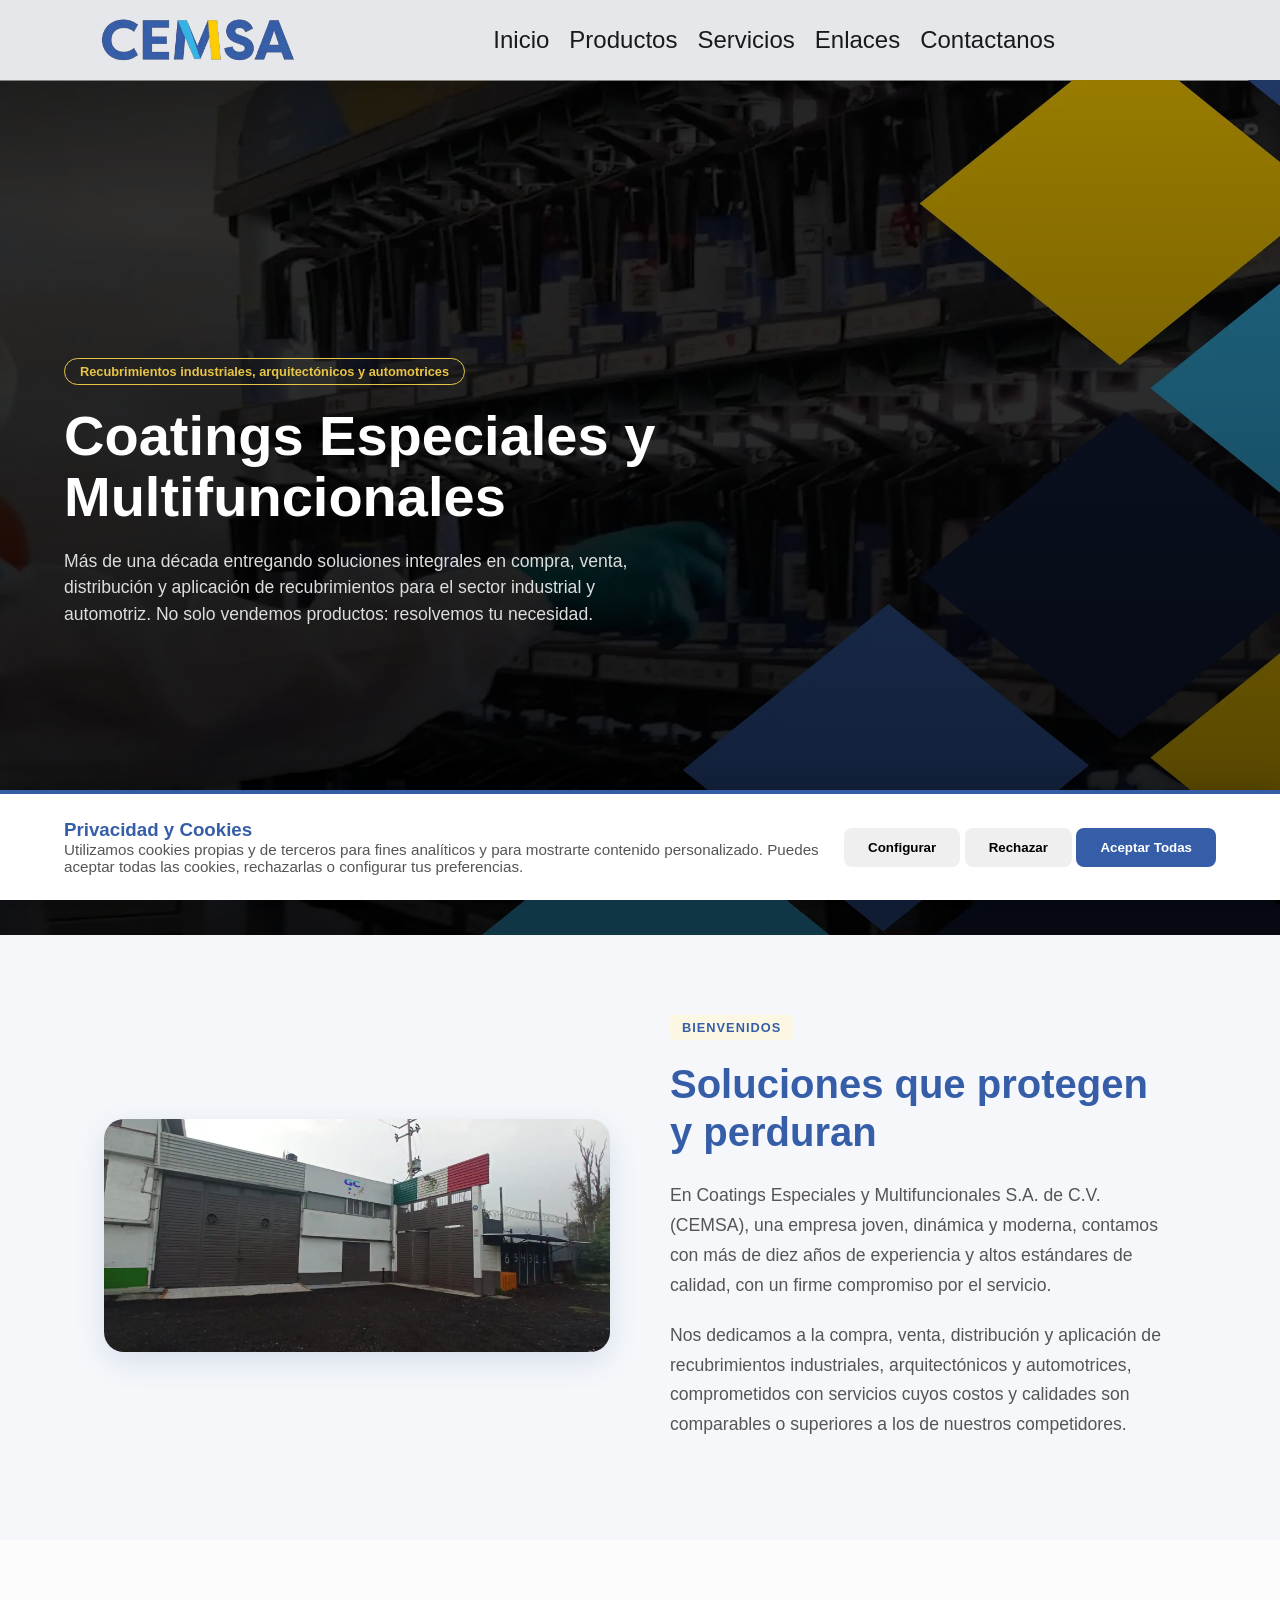
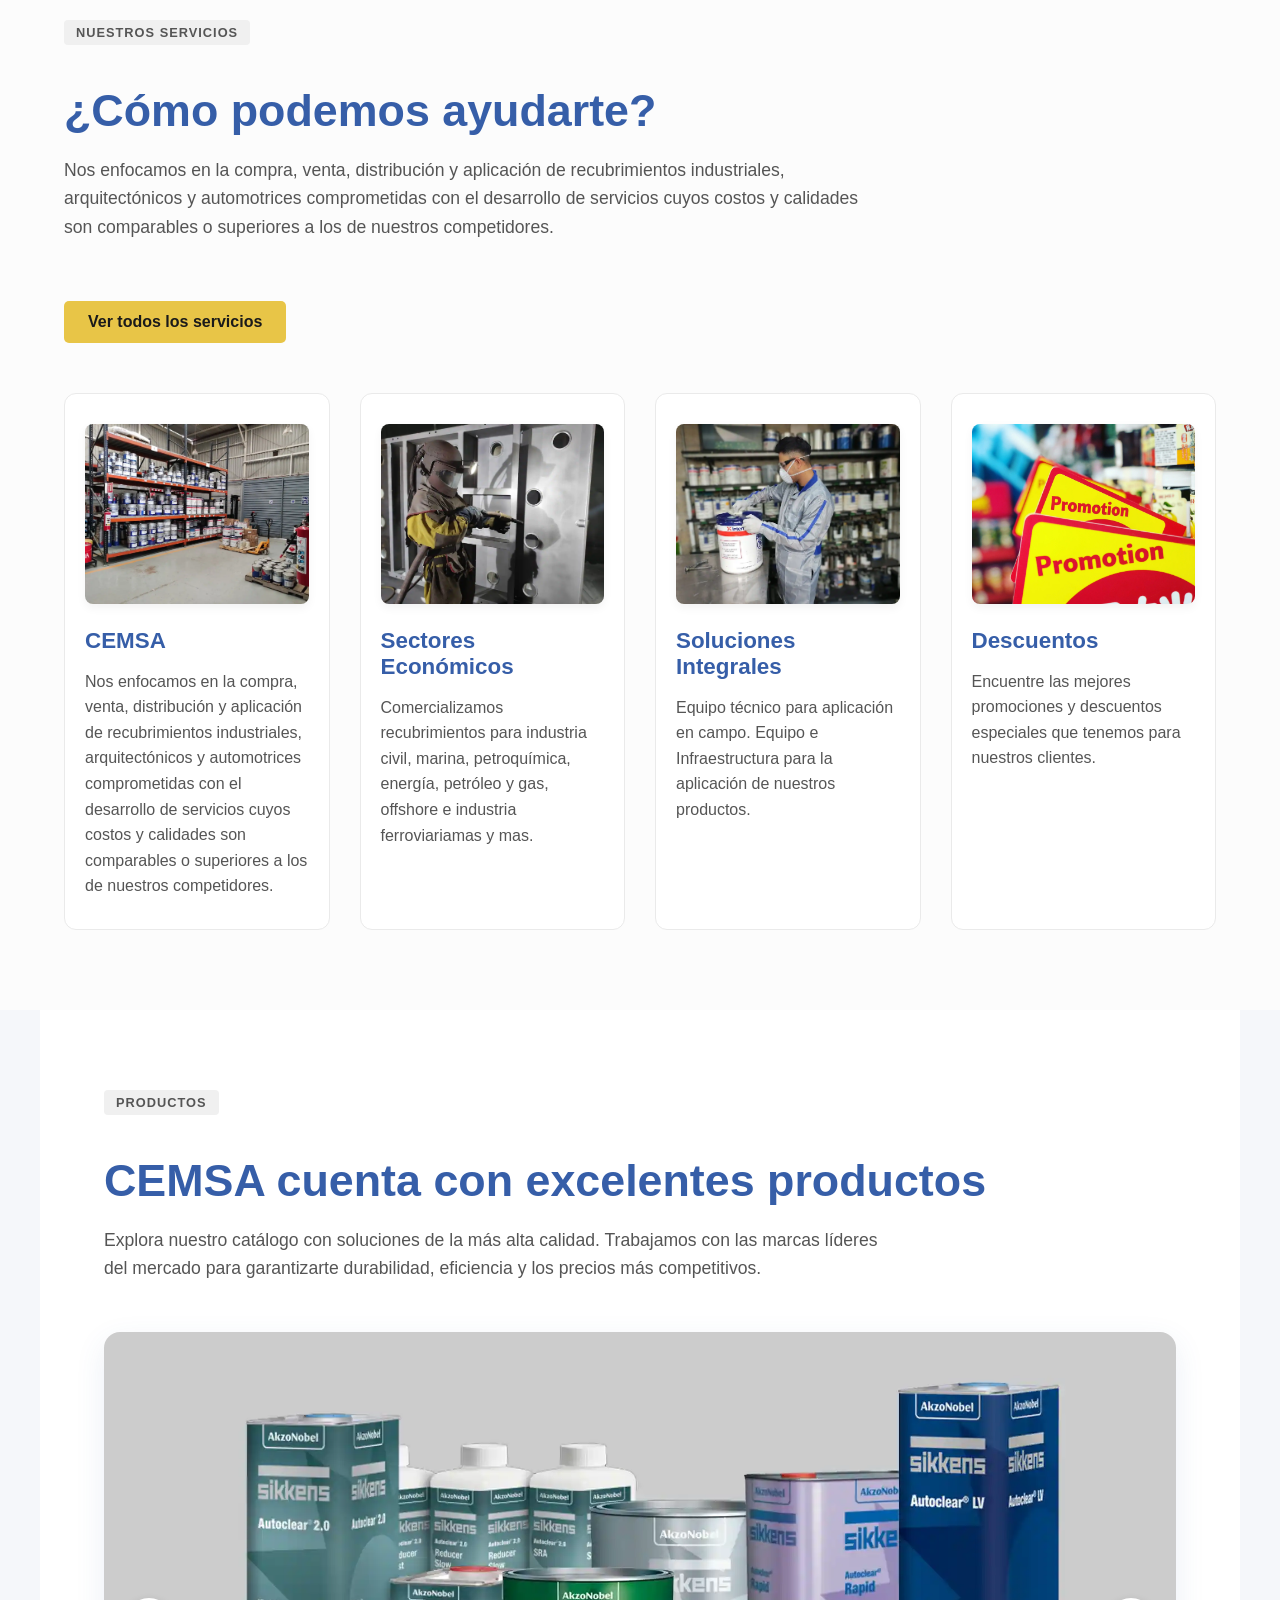
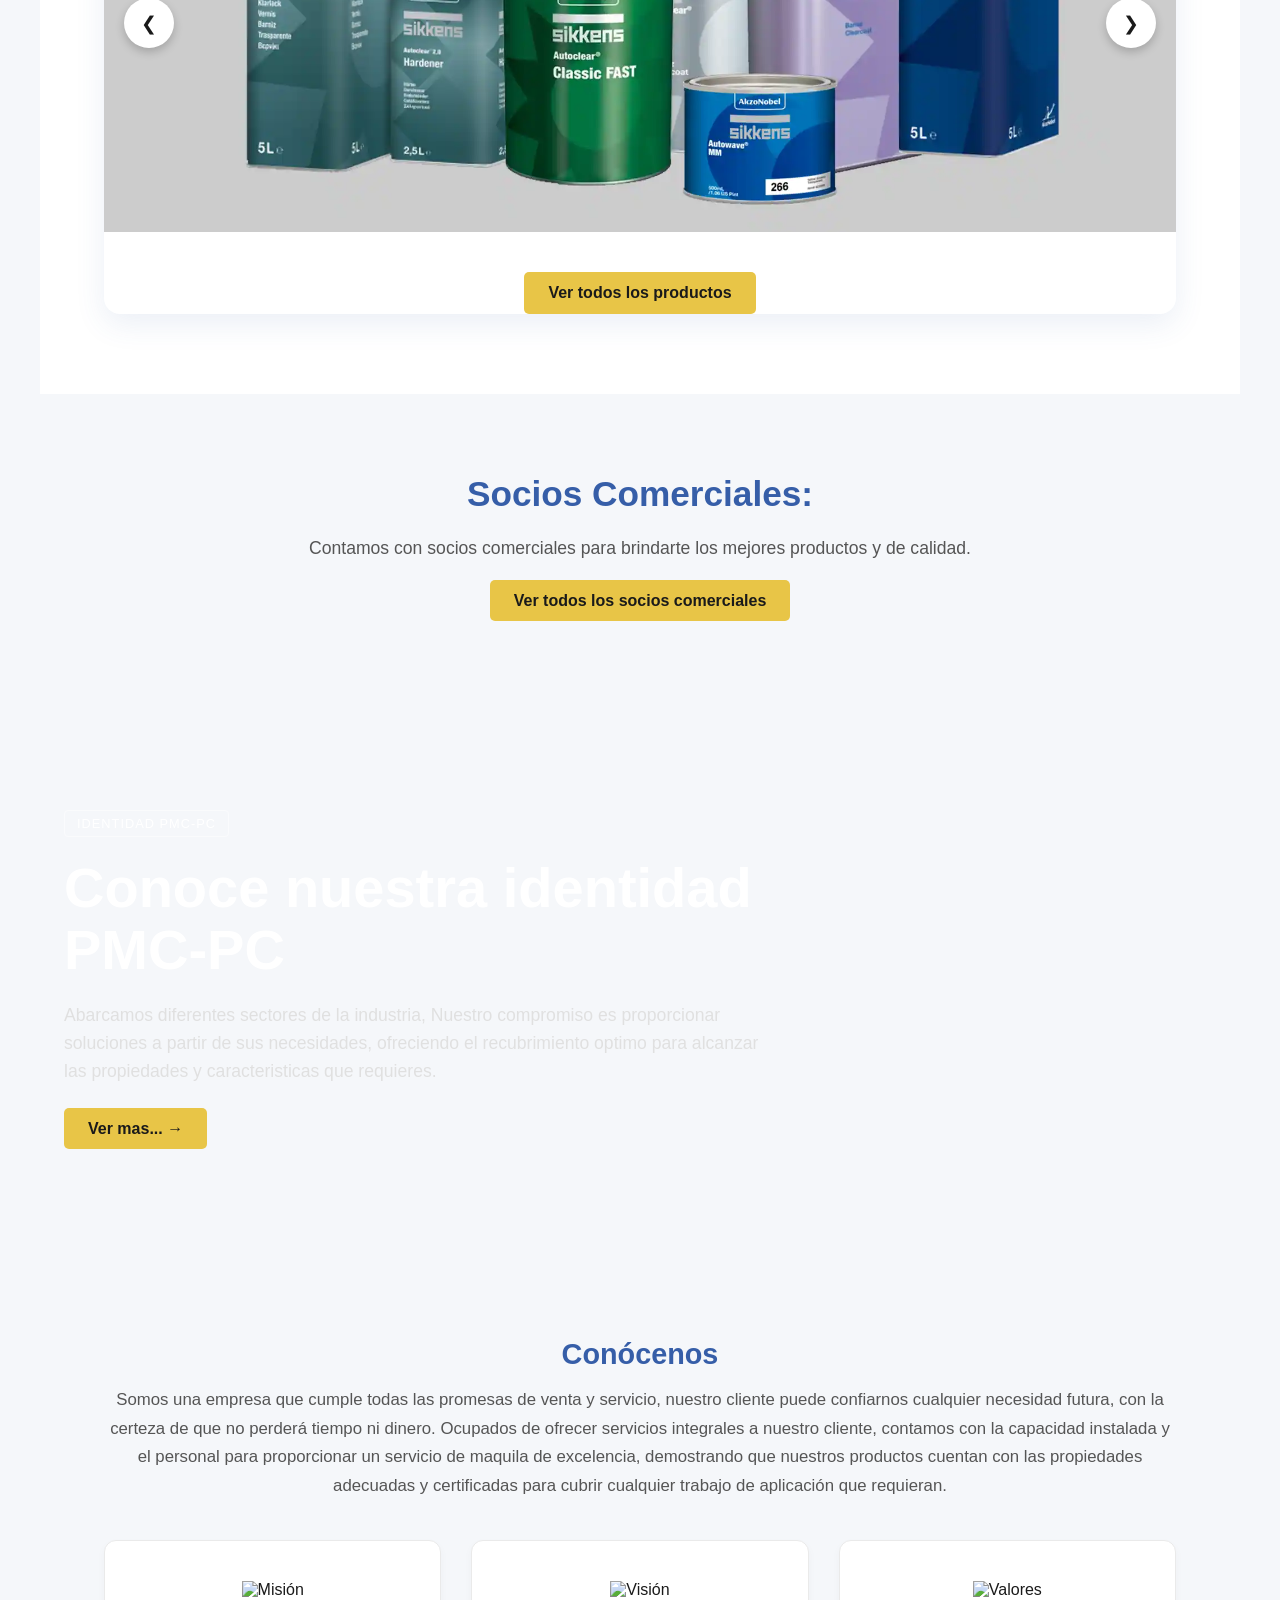
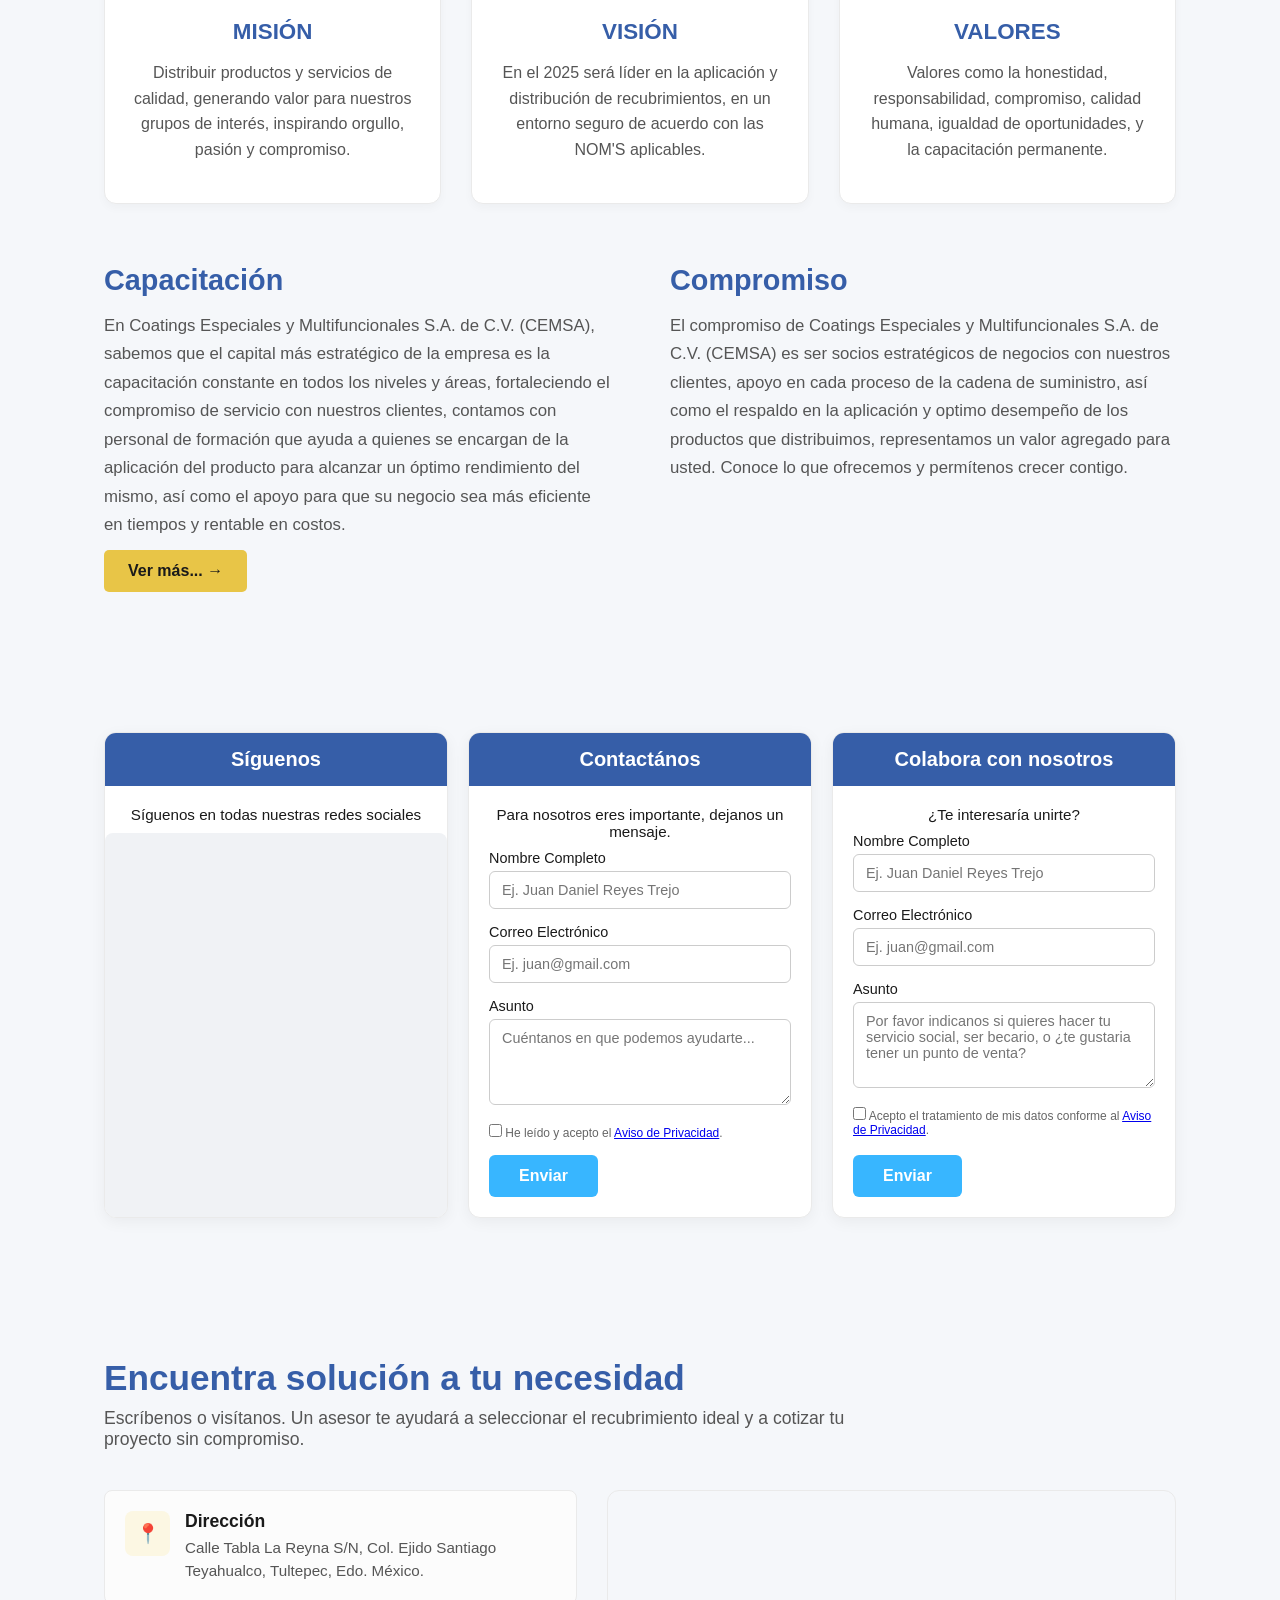
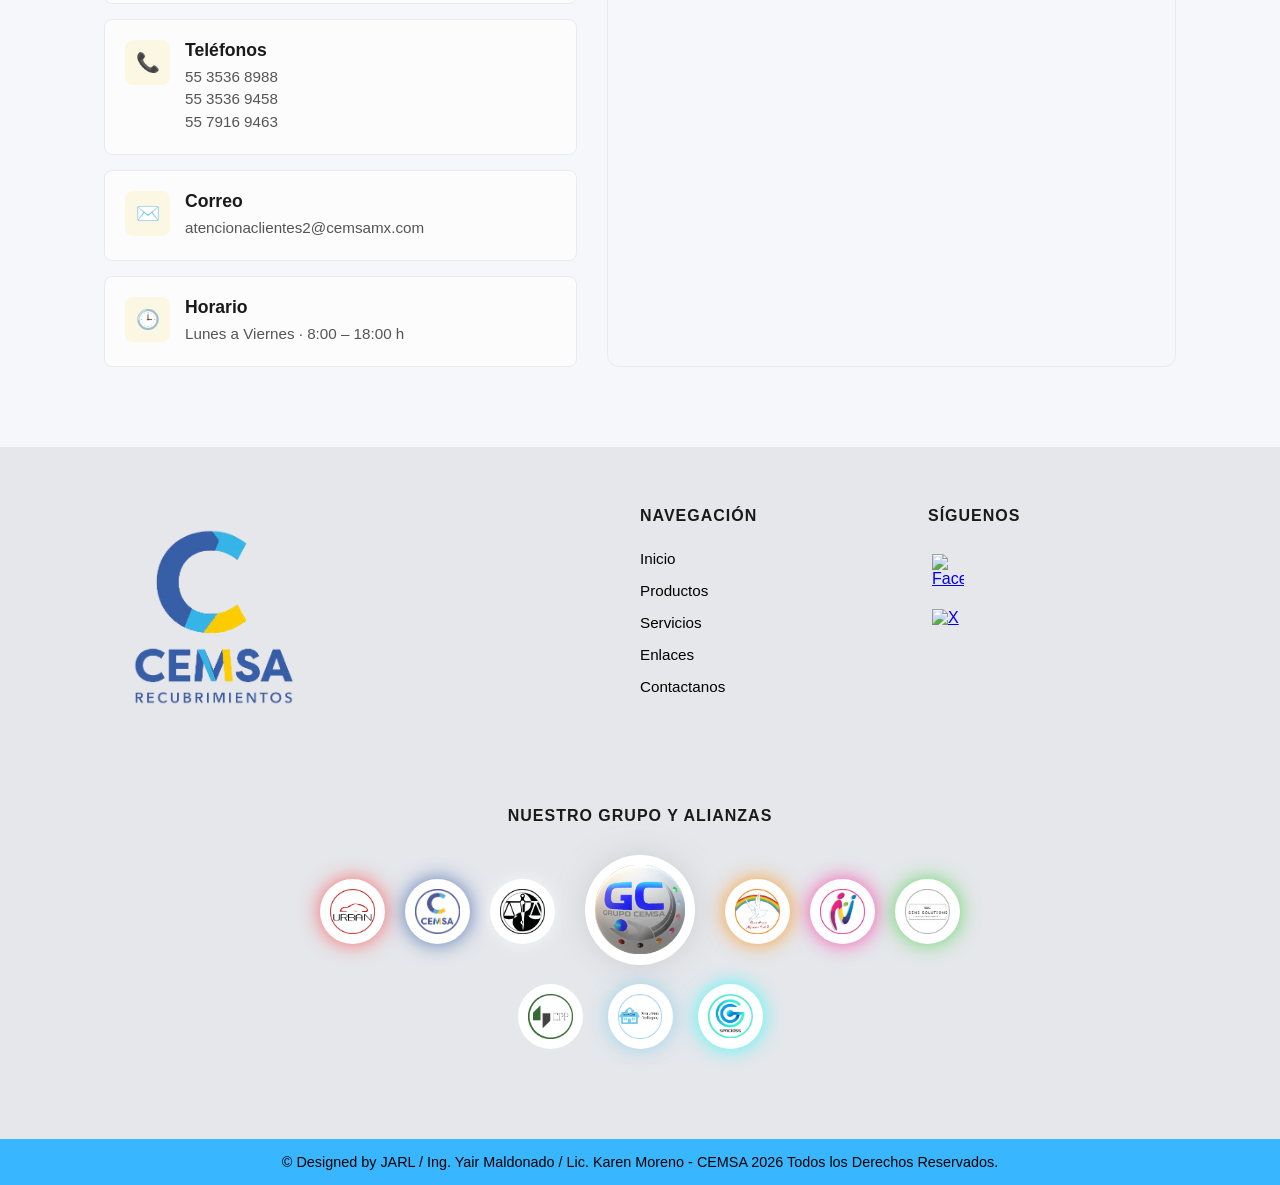
==== commit a00fe265: "update btn capacitacion y cambio de img en bienvenidos" ====
--- a/index.html
+++ b/index.html
@@ -55,7 +55,7 @@
     <!--SECCIÓN BIENVENIDOS-->
     <section class="bienvenidos">
         <div class="bienvenidos-img">
-            <img src="img/aplicadorDeRecubrimientos.webp" alt="Aplicador de recubrimiento">
+            <img src="img/CEMSA empresa.webp" alt="CEMSA empresa">
         </div>
         <div class="bienvenidos-texto">
             <span class="etiqueta-texto">BIENVENIDOS</span>
@@ -209,6 +209,7 @@
                     así como
                     el apoyo para que su negocio sea más eficiente en tiempos y rentable en costos.
                 </p>
+                <a href="servicios.html#soporte" class="btn-explorar btn-espaciado">Ver más... →</a>
             </div>
 
             <div class="columna-info">
@@ -445,6 +446,7 @@
             </p>
         </div>
     </footer>
+
     <!--SISTEMA DE COOKIES-->
     <!-- 1.Conguracion de google analytics-->
     <script>
@@ -498,7 +500,8 @@
                 <p>Nos ayudan a entender cómo usas la página para mejorar su diseño y funcionalidad.</p>
             </div>
 
-            <button id="btn-guardar-config" class="btn-cookie btn-principal" style="width:100%; margin-top:20px;">Guardar Preferencias</button>
+            <button id="btn-guardar-config" class="btn-cookie btn-principal"
+                style="width:100%; margin-top:20px;">Guardar Preferencias</button>
         </div>
     </div>
 
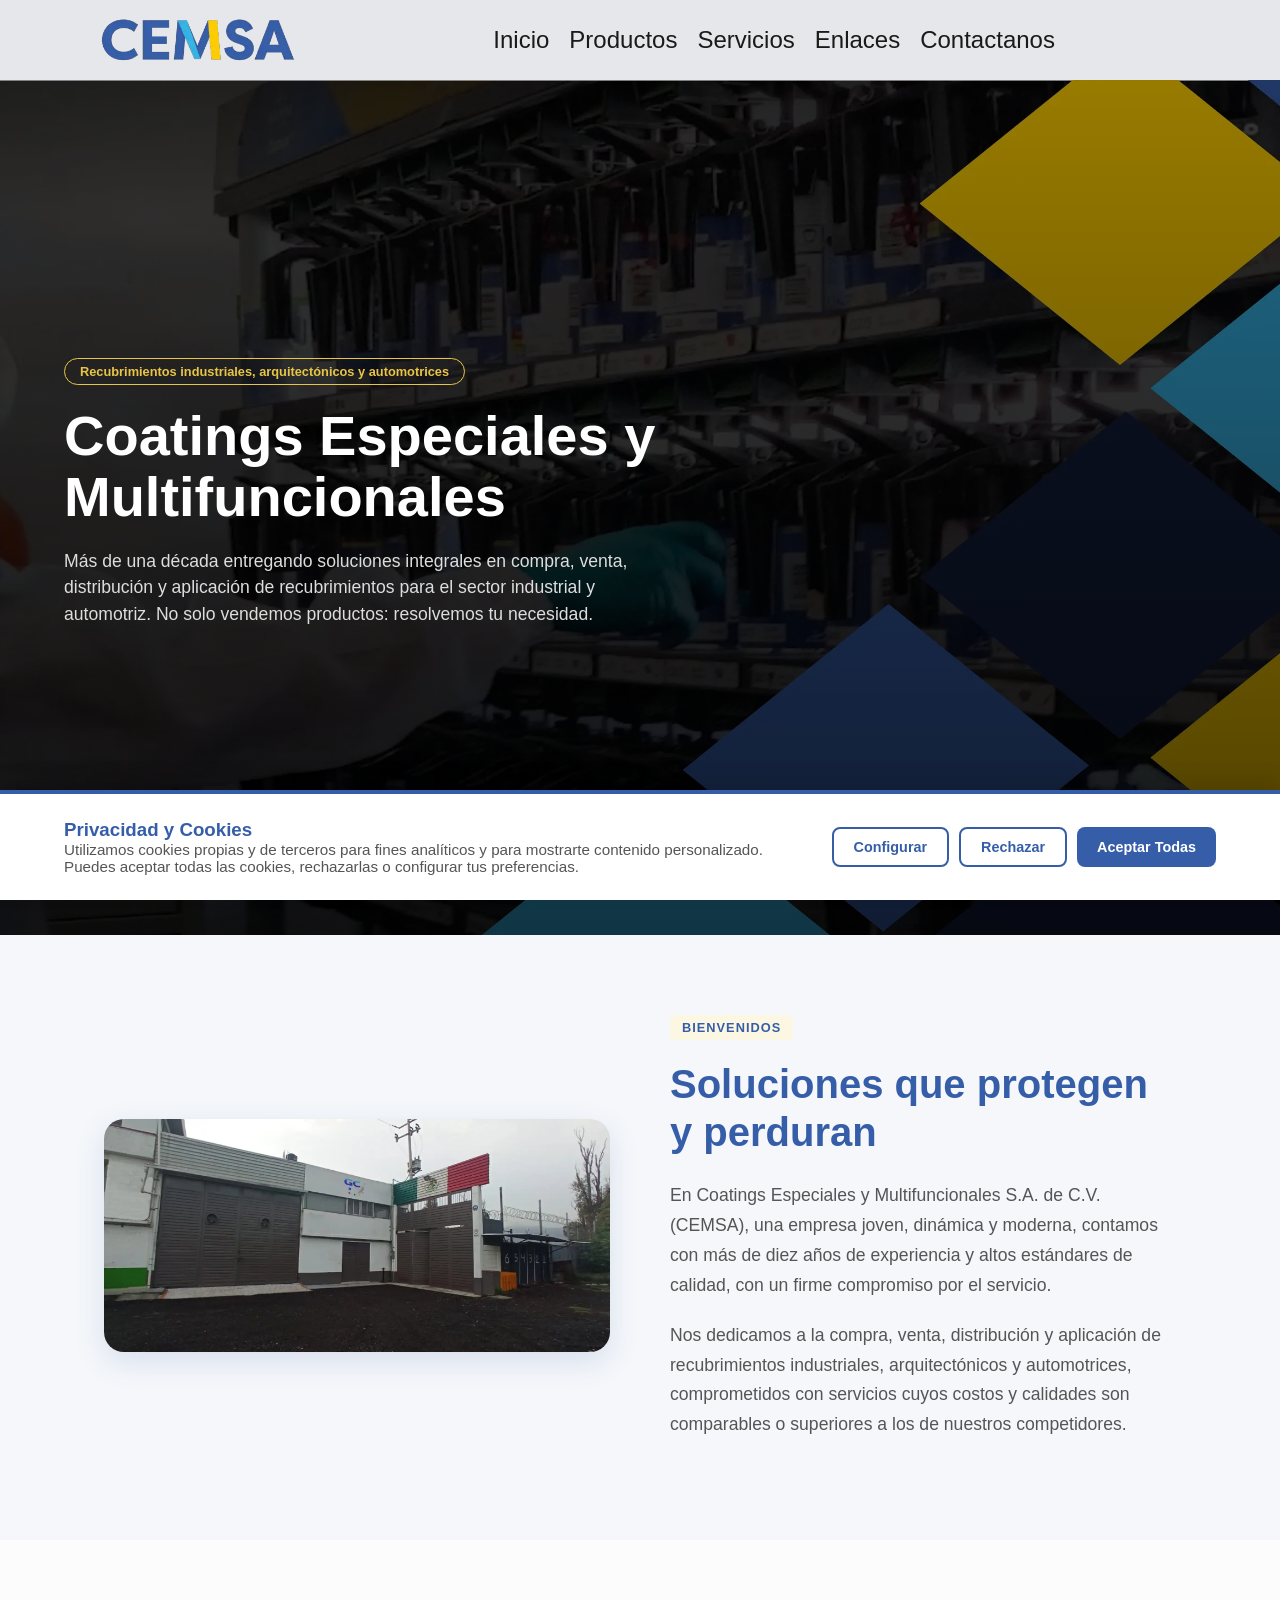
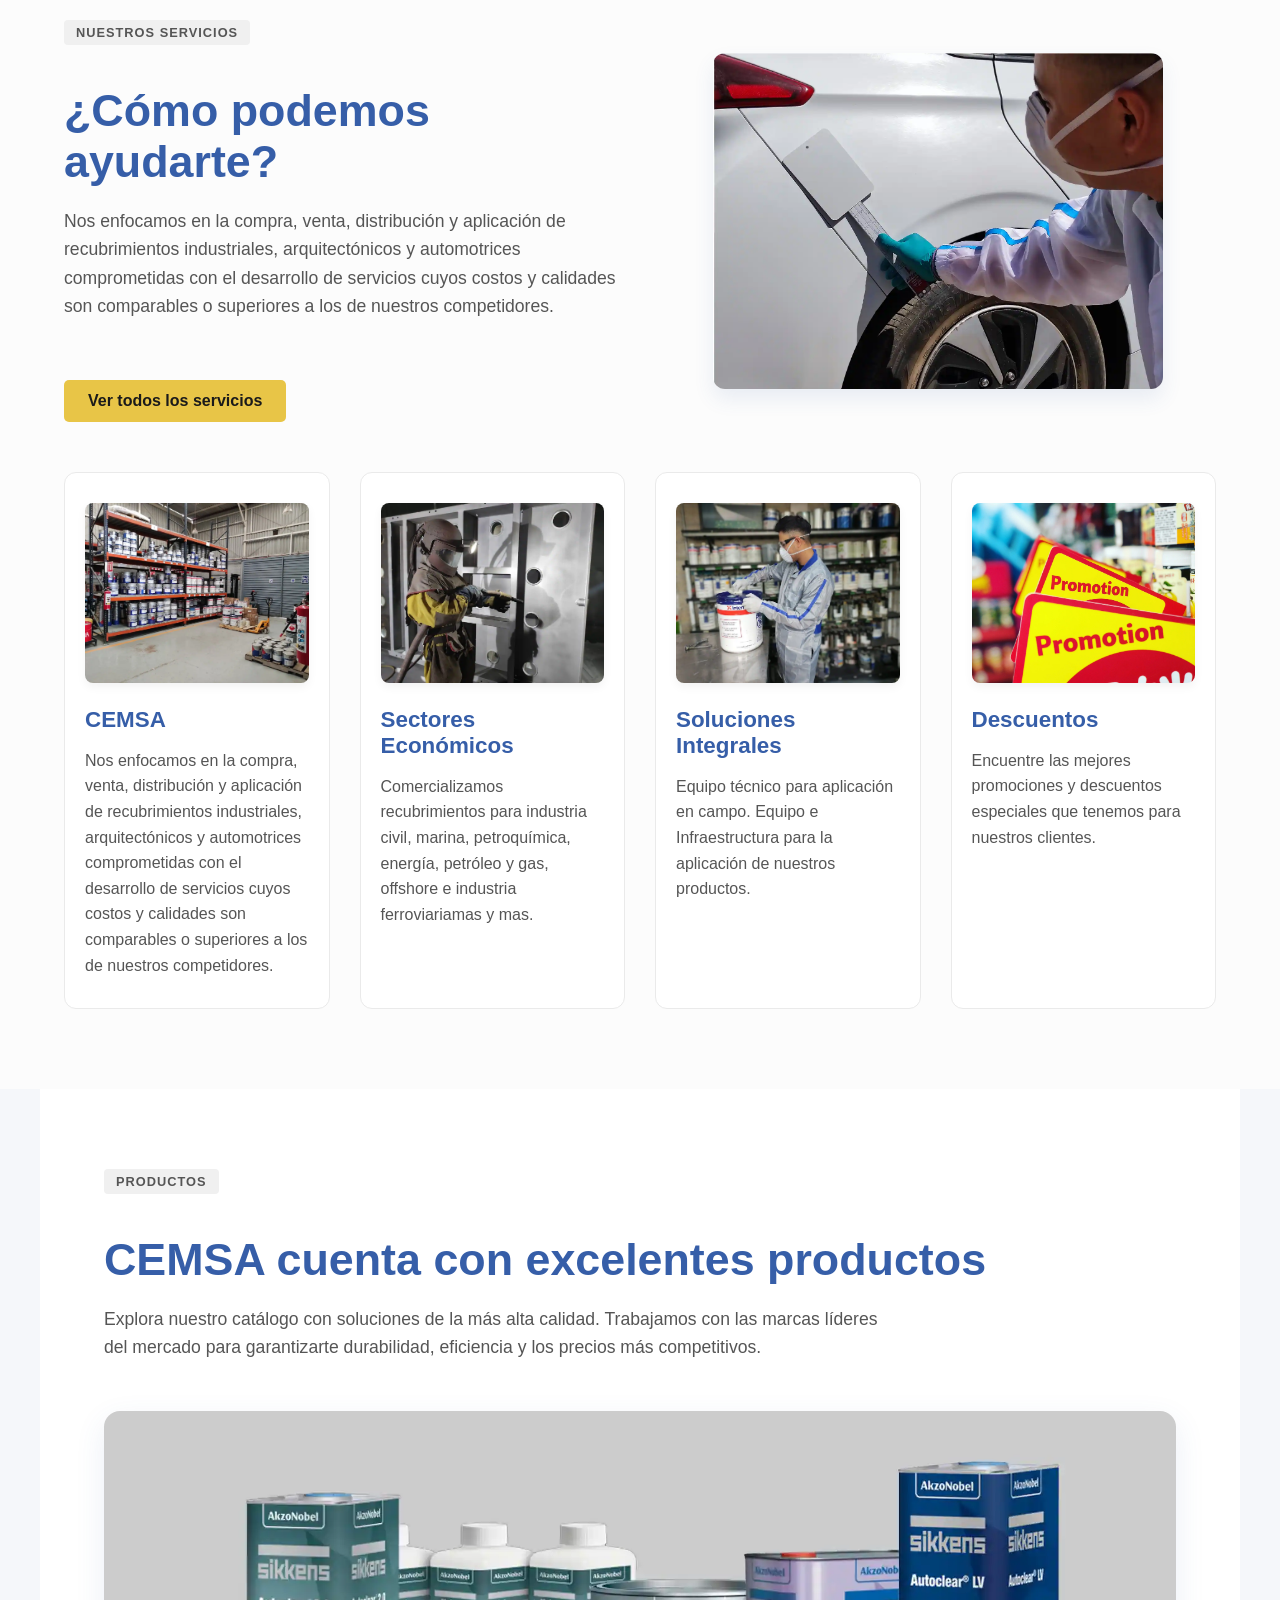
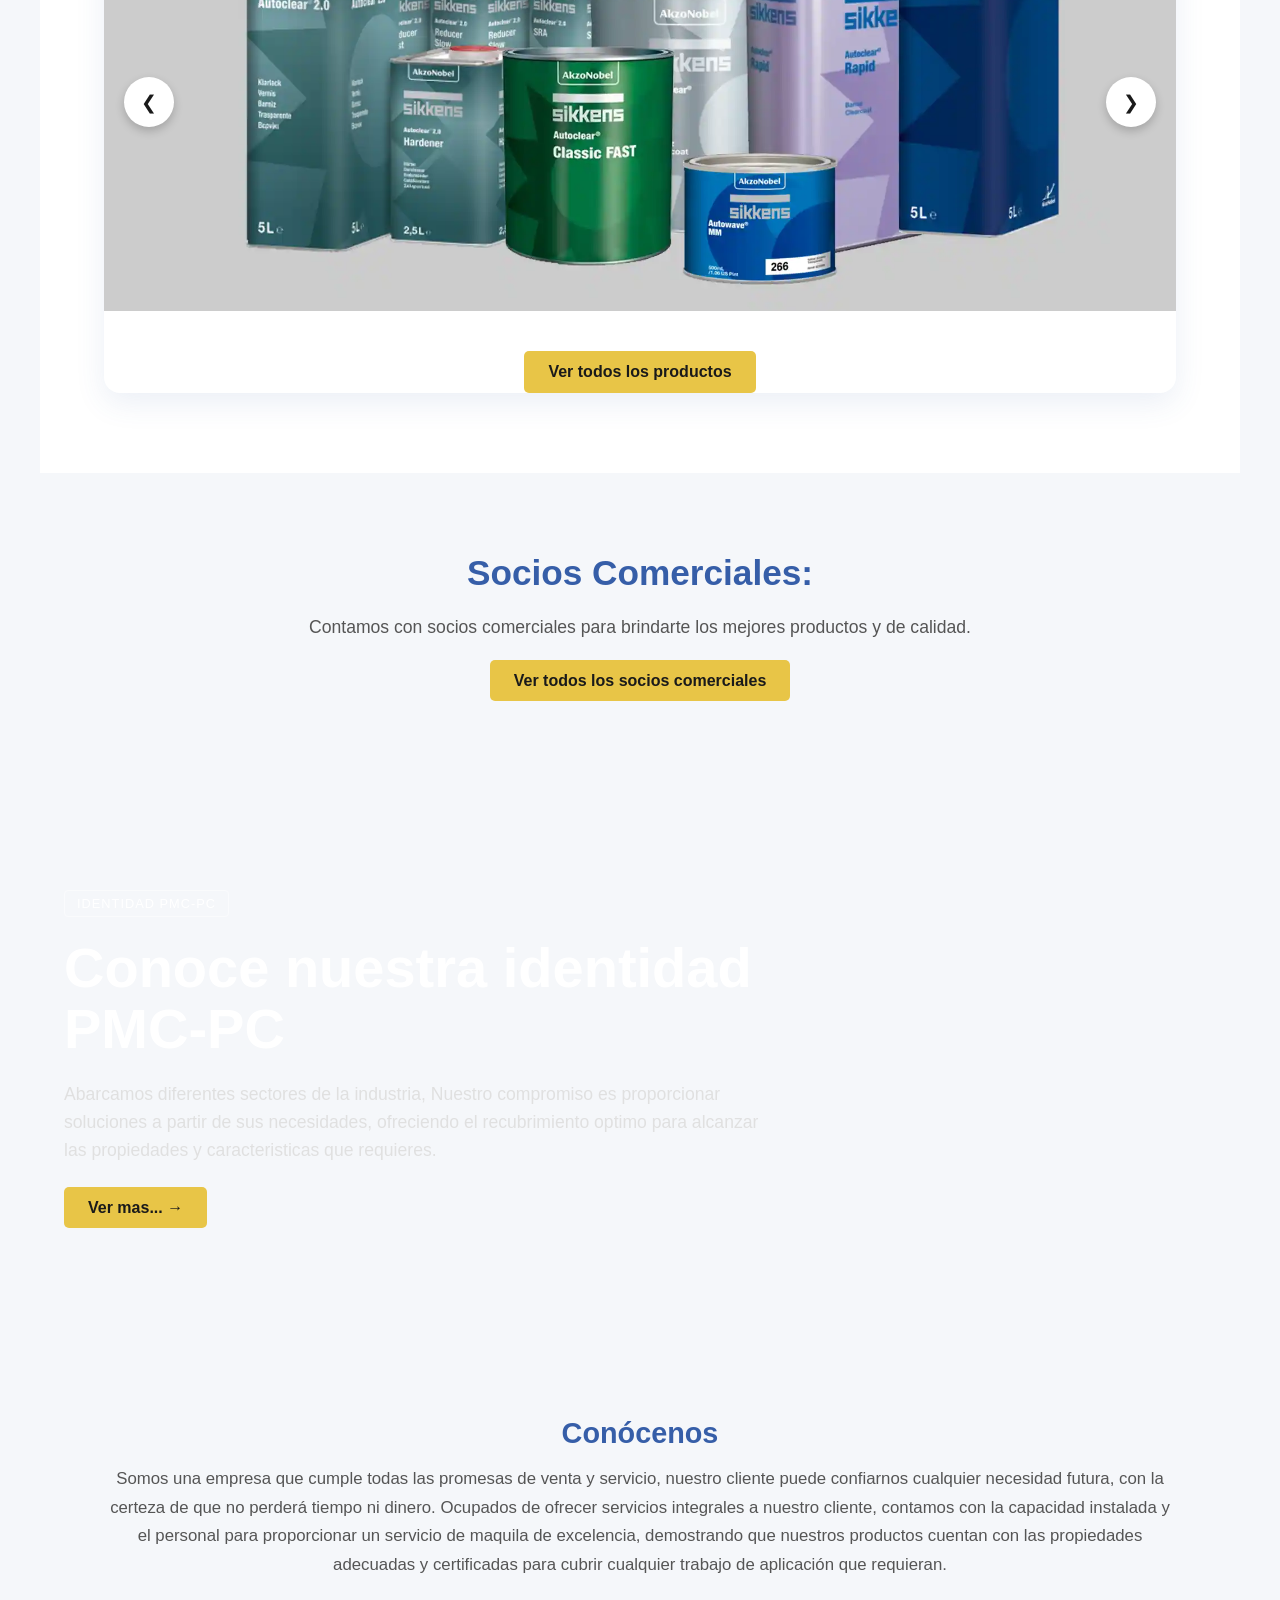
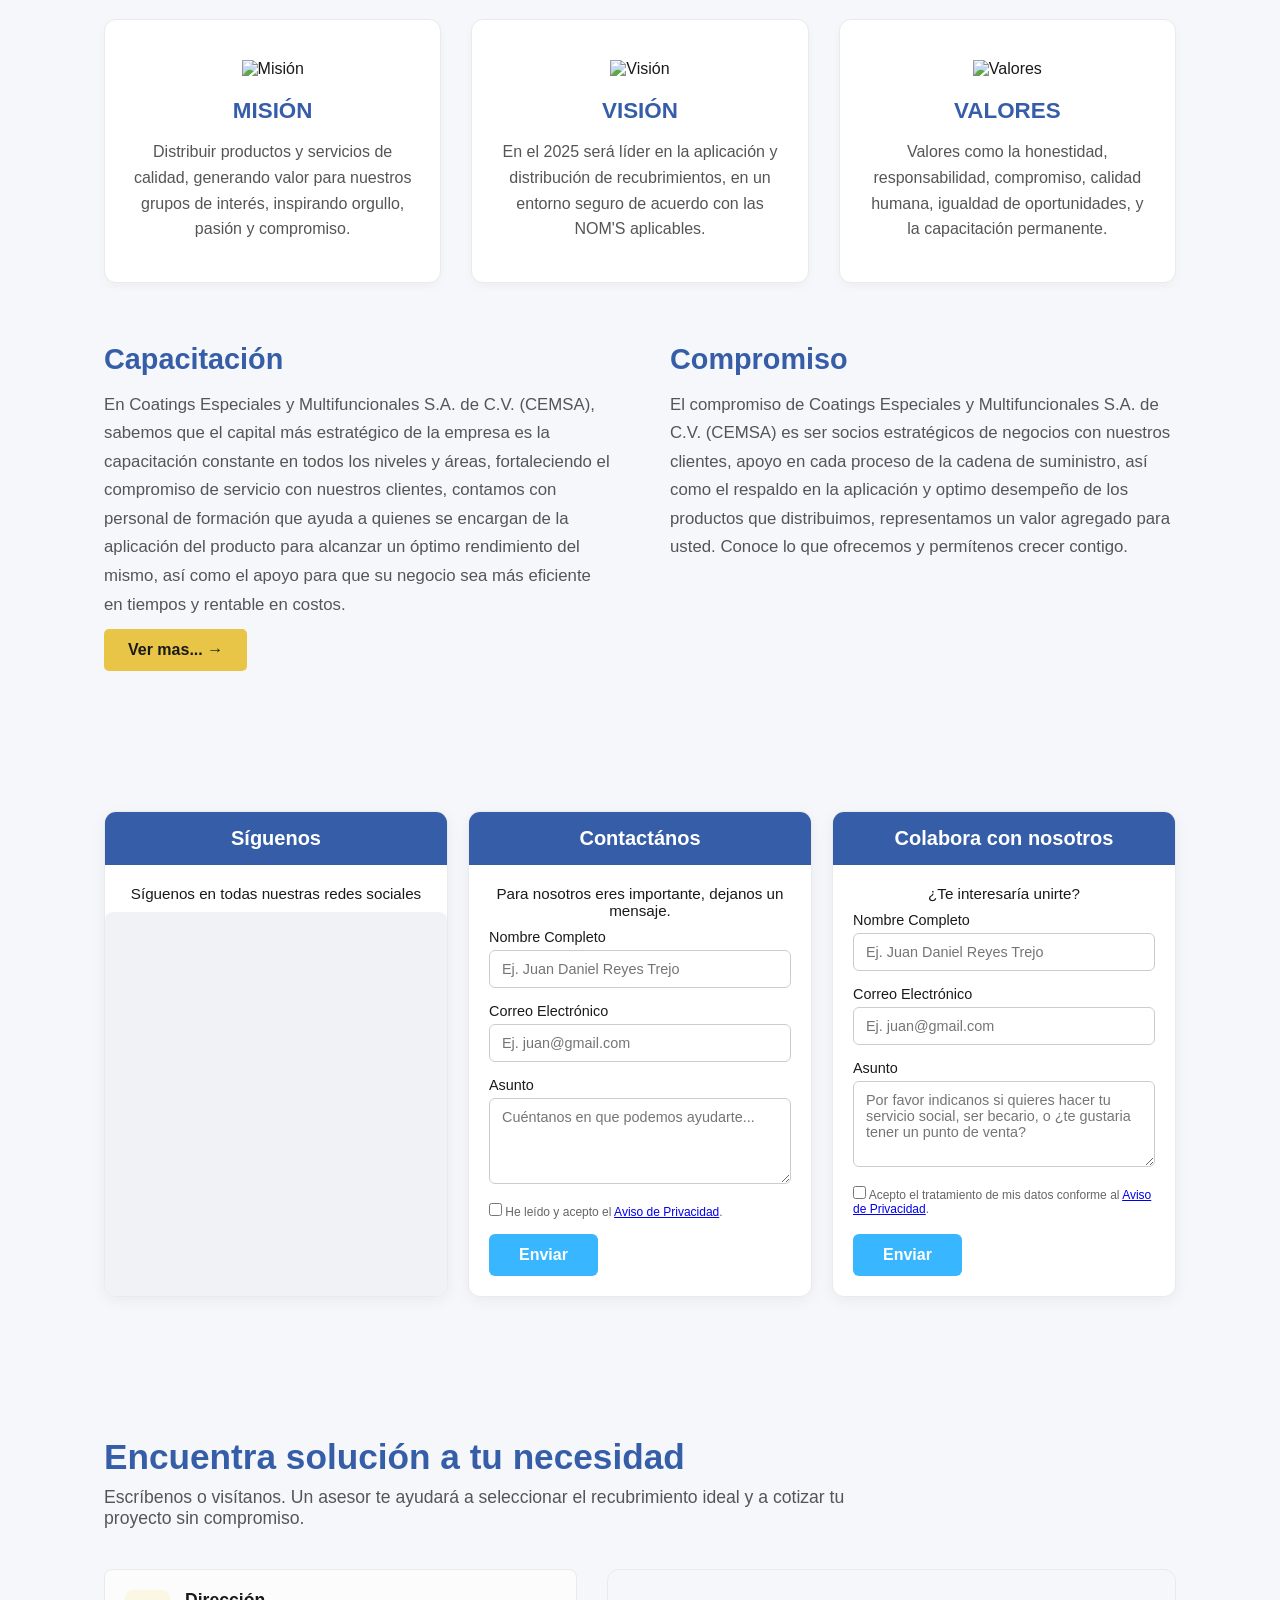
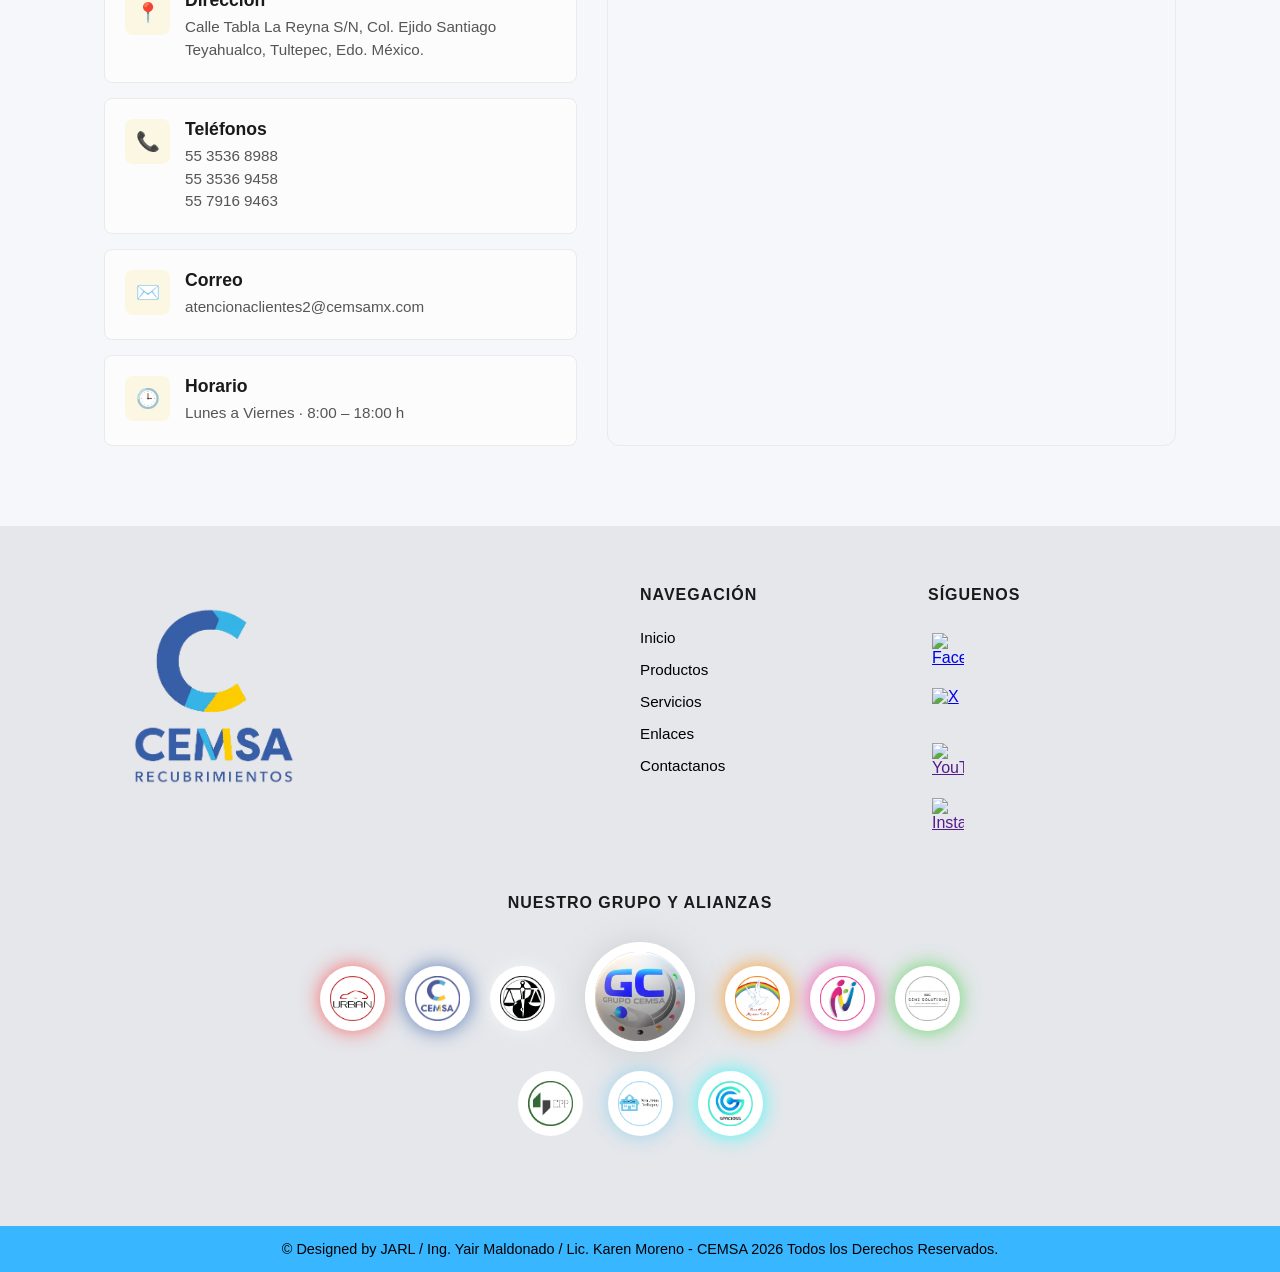
==== commit ade813bb: "update btn mejoras para PageSpeed, cambio de img en servicios y nuestro servicios" ====
--- a/index.html
+++ b/index.html
@@ -6,7 +6,10 @@
     <meta name="viewport" content="width=device-width, initial-scale=1.0">
     <link rel="stylesheet" href="styles.css">
     <link rel="icon" href="img/cemsis.webp">
-    <title>CEMSA </title>
+    <title>CEMSA</title>
+    <!-- Preconexiones para acelerar carga externa -->
+    <link rel="preconnect" href="https://www.google.com" crossorigin>
+    <link rel="preconnect" href="https://www.facebook.com" crossorigin>
     <!-- Google tag (gtag.js) -->
     <script async src="https://www.googletagmanager.com/gtag/js?id=G-CVL1WCKRJ7"></script>
     <script>
@@ -22,9 +25,9 @@
     <!--BARRA DE NAVEGACIÓN-->
     <header>
         <div class="logo-container">
-            <img src="img/logoCemsa.webp" alt="Logo CEMSA" class="logo-img">
-        </div>
-        <button class="menu-toggle" id="menu-toggle">☰</button>
+            <img src="img/logoCemsa.webp" loading="lazy" alt="Logo CEMSA" class="logo-img">
+        </div>
+        <button class="menu-toggle" id="menu-toggle" aria-label="Abrir menú de navegación">☰</button>
 
         <nav id="nav-menu">
             <ul>
@@ -55,7 +58,7 @@
     <!--SECCIÓN BIENVENIDOS-->
     <section class="bienvenidos">
         <div class="bienvenidos-img">
-            <img src="img/CEMSA empresa.webp" alt="CEMSA empresa">
+            <img src="img/CEMSA empresa.webp" loading="lazy" alt="CEMSA empresa">
         </div>
         <div class="bienvenidos-texto">
             <span class="etiqueta-texto">BIENVENIDOS</span>
@@ -71,19 +74,27 @@
 
     <!--SECCIÓN DE SERVICIOS-->
     <section class="servicios">
-        <div class="servicios-cabecera">
-            <span class="etiqueta-texto gris">NUESTROS SERVICIOS</span>
-            <h2 class="titulo-seccion">¿Cómo podemos ayudarte?</h2>
-            <p class="subtitulo-seccion">Nos enfocamos en la compra, venta, distribución y aplicación de recubrimientos
-                industriales, arquitectónicos y automotrices comprometidas con el desarrollo de servicios cuyos costos y
-                calidades son comparables o superiores a los de nuestros competidores.</p>
-            <a href="servicios.html" class="btn-explorar btn-espaciado">Ver todos los servicios</a>
+        <div class="servicios-contenedor-flex">
+            <div class="servicios-cabecera">
+                <span class="etiqueta-texto gris">NUESTROS SERVICIOS</span>
+                <h2 class="titulo-seccion">¿Cómo podemos ayudarte?</h2>
+                <p class="subtitulo-seccion">Nos enfocamos en la compra, venta, distribución y aplicación de
+                    recubrimientos
+                    industriales, arquitectónicos y automotrices comprometidas con el desarrollo de servicios cuyos
+                    costos y
+                    calidades son comparables o superiores a los de nuestros competidores.</p>
+                <a href="servicios.html" class="btn-explorar btn-espaciado">Ver todos los servicios</a>
+            </div>
+
+            <div class="servicios-imagen">
+                <img src="img/aplicadorDeRecubrimientos.webp" loading="lazy" alt="Aplicador De Recubrimientos">
+            </div>
         </div>
 
         <div class="grid-servicios">
             <!--Tarjeta 1-->
             <div class="card-servicio">
-                <img src="img/Distribucion.webp" alt="CEMSA Distribución" class="img-destacada">
+                <img src="img/Distribucion.webp" loading="lazy" alt="CEMSA Distribución" class="img-destacada">
                 <h3>CEMSA</h3>
                 <p>Nos enfocamos en la compra, venta, distribución y aplicación de recubrimientos industriales,
                     arquitectónicos y automotrices comprometidas con el desarrollo de servicios cuyos costos y calidades
@@ -92,7 +103,7 @@
 
             <!--Tarjeta 2-->
             <div class="card-servicio">
-                <img src="img/Granallado.webp" alt="Sectores Económicos" class="img-destacada">
+                <img src="img/Granallado.webp" loading="lazy" alt="Sectores Económicos" class="img-destacada">
                 <h3>Sectores Económicos</h3>
                 <p>Comercializamos recubrimientos para industria civil, marina, petroquímica, energía, petróleo y gas,
                     offshore e industria ferroviariamas y mas.</p>
@@ -100,7 +111,7 @@
 
             <!--Tarjeta 3-->
             <div class="card-servicio">
-                <img src="img/Equipo.webp" alt="Soluciones Integrales" class="img-destacada">
+                <img src="img/Equipo.webp" loading="lazy" alt="Soluciones Integrales" class="img-destacada">
                 <h3>Soluciones Integrales</h3>
                 <p>Equipo técnico para aplicación en campo. Equipo e Infraestructura para la aplicación de nuestros
                     productos.</p>
@@ -108,7 +119,7 @@
 
             <!--Tarjeta 4-->
             <div class="card-servicio">
-                <img src="img/Descuento.webp" alt="Descuento" class="img-destacada">
+                <img src="img/Descuento.webp" loading="lazy" alt="Descuento" class="img-destacada">
                 <h3>Descuentos</h3>
                 <p>Encuentre las mejores promociones y descuentos especiales que tenemos para nuestros clientes.</p>
             </div>
@@ -128,17 +139,17 @@
 
         <div class="carrusel-grande">
             <div class="carrusel-slides">
-                <img src="img/sikkens1.webp" alt="sikkens" class="slide activa">
-                <img src="img/wanda2.webp" alt="wanda" class="slide">
-                <img src="img/hempel2.webp" alt="Hempel" class="slide">
-                <img src="img/u-tech1.webp" alrt="U-Tech" class="slide">
-                <img src="img/internacional1.webp" alt="Internacional" class="slide">
+                <img src="img/sikkens1.webp" loading="lazy" alt="sikkens" class="slide activa">
+                <img src="img/wanda2.webp" loading="lazy" alt="wanda" class="slide">
+                <img src="img/hempel2.webp" loading="lazy" alt="Hempel" class="slide">
+                <img src="img/u-tech1.webp" loading="lazy" alt="U-Tech" class="slide">
+                <img src="img/internacional1.webp" loading="lazy" alt="Internacional" class="slide">
             </div>
             <div class="centrar-boton">
                 <a href="productos.html" class="btn-explorar btn-espaciado">Ver todos los productos</a>
             </div>
-            <button class="btn-circular prev" onclick="moverCarrusel(-1)">❮</button>
-            <button class="btn-circular next" onclick="moverCarrusel(1)">❯</button>
+            <button class="btn-circular prev" onclick="moverCarrusel(-1)" aria-label="Ver imagen anterior">❮</button>
+            <button class="btn-circular next" onclick="moverCarrusel(1)" aria-label="Ver siguiente imagen">❯</button>
         </div>
     </section>
 
@@ -175,21 +186,24 @@
         <div class="grid-conocenos">
             <!--Tarjeta Misión-->
             <div class="card-conocenos">
-                <img src="https://cdn-icons-png.flaticon.com/512/702/702797.png" alt="Misión" class="img-conocenos">
+                <img src="https://cdn-icons-png.flaticon.com/512/702/702797.png" loading="lazy" alt="Misión"
+                    class="img-conocenos">
                 <h3>MISIÓN</h3>
                 <p>Distribuir productos y servicios de calidad, generando valor para nuestros grupos de interés,
                     inspirando orgullo, pasión y compromiso.</p>
             </div>
             <!--Tarjeta Visión-->
             <div class="card-conocenos">
-                <img src="https://cdn-icons-png.flaticon.com/512/3135/3135691.png" alt="Visión" class="img-conocenos">
+                <img src="https://cdn-icons-png.flaticon.com/512/3135/3135691.png" loading="lazy" alt="Visión"
+                    class="img-conocenos">
                 <h3>VISIÓN</h3>
                 <p>En el 2025 será líder en la aplicación y distribución de recubrimientos, en un entorno seguro de
                     acuerdo con las NOM'S aplicables.</p>
             </div>
             <!--Tarjeta Valores-->
             <div class="card-conocenos">
-                <img src="https://cdn-icons-png.flaticon.com/512/806/806132.png" alt="Valores" class="img-conocenos">
+                <img src="https://cdn-icons-png.flaticon.com/512/806/806132.png" loading="lazy" alt="Valores"
+                    class="img-conocenos">
                 <h3>VALORES</h3>
                 <p>Valores como la honestidad, responsabilidad, compromiso, calidad humana, igualdad de oportunidades, y
                     la capacitación permanente.
@@ -209,7 +223,7 @@
                     así como
                     el apoyo para que su negocio sea más eficiente en tiempos y rentable en costos.
                 </p>
-                <a href="servicios.html#soporte" class="btn-explorar btn-espaciado">Ver más... →</a>
+                <a href="servicios.html#soporte" class="btn-explorar btn-espaciado">Ver mas... →</a>
             </div>
 
             <div class="columna-info">
@@ -226,15 +240,16 @@
     <!--SECCIÓN DE REDES, CONTACTO Y CV-->
     <section class="seccion-interaccion">
         <div class="grid-interaccion">
+
             <div class="card-interaccion">
                 <div class="cabecera-azul">Síguenos</div>
                 <p class="desc-interaccion">Síguenos en todas nuestras redes sociales</p>
                 <div class="embed-redes"
                     style="display: flex; justify-content: center; border-radius: 8px; overflow: hidden; background-color: #f0f2f5;">
-                    <iframe
-                        src="https://www.facebook.com/plugins/page.php?href=https://www.facebook.com/CEMSARecubrimientos&tabs=timeline&width=340&height=300&small_header=false&adapt_container_width=true&hide_cover=false&show_facepile=true"
+                    <iframe title="Widget de publicaciones de Facebook"
+                        src="https://www.facebook.com/plugins/page.php?href=https%3A%2F%2Fwww.facebook.com%2FCEMSARecubrimientos&tabs=timeline&width=340&height=300&small_header=false&adapt_container_width=true&hide_cover=false&show_facepile=true"
                         width="100%" height="300" style="border:none;overflow:hidden; max-width: 340px;" scrolling="no"
-                        frameborder="0" allowfullscreen="true"
+                        frameborder="0" allowfullscreen="true" loading="lazy"
                         allow="autoplay; clipboard-write; encrypted-media; picture-in-picture; web-share">
                     </iframe>
                 </div>
@@ -310,7 +325,6 @@
 
         </div>
 
-        </div>
     </section>
 
     <!--SECCIÓN DE CONTACTO-->
@@ -353,8 +367,8 @@
 
             <!--Mapa de Google-->
             <div class="contacto-mapa">
-                <iframe
-                    src="https://www.google.com/maps/embed?pb=!1m18!1m12!1m3!1d3039216.3805886307!2d-103.45600064120228!3d19.74624343514143!2m3!1f0!2f0!3f0!3m2!1i1024!2i768!4f13.1!3m3!1m2!1s0x85d1f440306156a3%3A0x17e336b2b2b06844!2sCEMSA%20Recubrimientos!5e1!3m2!1ses!2smx!4v1791310136724!5m2!1ses!2smx"
+                <iframe title="Mapa de CEMSA Recubrimientos"
+                    src="https://www.google.com/maps/embed?pb=!1m18!1m12!1m3!1d3757.508550017071!2d-99.1251493163952!3d19.64829756894484!2m3!1f0!2f0!3f0!3m2!1i1024!2i768!4f13.1!3m3!1m2!1s0x85d1f440306156a3%3A0x17e336b2b2b06844!2sCEMSA%20Recubrimientos!5e0!3m2!1ses!2smx!4v1657134794102!5m2!1ses!2smx"
                     width="600" height="450" style="border:0;" allowfullscreen="" loading="lazy"
                     referrerpolicy="strict-origin-when-cross-origin">
                 </iframe>
@@ -368,7 +382,7 @@
             <div class="footer-top-row">
                 <!--Columna 1-->
                 <div class="footer-col">
-                    <img src="img/Cemsapng.webp" alt="Logo CEMSA" class="footer-logo-img">
+                    <img src="img/Cemsapng.webp" loading="lazy" alt="Logo CEMSA" class="footer-logo-img">
                 </div>
 
                 <!--Columna 2-->
@@ -395,6 +409,16 @@
                         <a href="https://x.com/cemsamx?lang=es" target="_blank" class="icono-red">
                             <img src="https://upload.wikimedia.org/wikipedia/commons/c/ce/X_logo_2023.svg" alt="X">
                         </a>
+
+                        <a href="" target="_blank" class="icono-red">
+                            <img src="https://upload.wikimedia.org/wikipedia/commons/0/09/YouTube_full-color_icon_%282017%29.svg"
+                                alt="YouTube">
+                        </a>
+
+                        <a href="" target="_blank" class="icono-red">
+                            <img src="https://upload.wikimedia.org/wikipedia/commons/e/e7/Instagram_logo_2016.svg"
+                                alt="Instagram">
+                        </a>
                     </div>
                 </div>
             </div>
@@ -405,35 +429,38 @@
                     <div class="alianzas-fila-superior">
                         <div class="alianzas-bloque">
                             <a href="https://www.facebook.com/TiendasUrbanCoatings" target="_blank"
-                                class="alianza-logo glow-rojo"><img src="img/Urban.webp" alt="Urban"></a>
+                                class="alianza-logo glow-rojo"><img src="img/Urban.webp" loading="lazy" alt="Urban"></a>
                             <a href="https://www.facebook.com/CEMSA-Recubrimientos-103351411241119" target="_blank"
-                                class="alianza-logo glow-azul"><img src="img/Cemsa.webp" alt="CEMSA"></a>
+                                class="alianza-logo glow-azul"><img src="img/Cemsa.webp" loading="lazy" alt="CEMSA"></a>
                             <a href="https://www.facebook.com/jarlserv?mibextid=ZbWKwL" target="_blank"
-                                class="alianza-logo glow-blanco"><img src="img/Jarl.webp" alt="Jarl"></a>
+                                class="alianza-logo glow-blanco"><img src="img/Jarl.webp" loading="lazy" alt="Jarl"></a>
                         </div>
 
                         <div class="alianzas-centro">
                             <a href="G.html" target="_blank" class="alianza-logo alianza-principal glow-gris"><img
-                                    src="img/GC22.webp" alt="GC Grupo CEMSA"></a>
+                                    src="img/GC22.webp" loading="lazy" alt="GC Grupo CEMSA"></a>
                         </div>
 
                         <div class="alianzas-bloque">
                             <a href="https://www.facebook.com/nazareosiap/?mibextid=ZbWKwL" target="_blank"
-                                class="alianza-logo glow-naranja"><img src="img/Nazareos.webp" alt="Nazareos"></a>
+                                class="alianza-logo glow-naranja"><img src="img/Nazareos.webp" loading="lazy"
+                                    alt="Nazareos"></a>
                             <a href="https://www.facebook.com/nazareosac1" target="_blank"
-                                class="alianza-logo glow-rosa"><img src="img/Nazareos AC.webp" alt="Nazareos AC"></a>
+                                class="alianza-logo glow-rosa"><img src="img/Nazareos AC.webp" loading="lazy"
+                                    alt="Nazareos AC"></a>
                             <a href="https://www.facebook.com/profile.php?id=100068549594726" target="_blank"
-                                class="alianza-logo glow-verde"><img src="img/E&C.png" alt="E&C"></a>
+                                class="alianza-logo glow-verde"><img src="img/E&C.png" loading="lazy" alt="E&C"></a>
                         </div>
                     </div>
 
                     <div class="alianzas-fila-inferior">
                         <a href="https://www.facebook.com/EPP-107946225493285" target="_blank"
-                            class="alianza-logo glow-amarillo"><img src="img/EPP.webp" alt="EPP"></a>
+                            class="alianza-logo glow-amarillo"><img src="img/EPP.webp" loading="lazy" alt="EPP"></a>
                         <a href="https://www.facebook.com/KumonSanJuanTultepec" target="_blank"
-                            class="alianza-logo glow-celeste"><img src="img/Kumon.webp" alt="Kumon"></a>
+                            class="alianza-logo glow-celeste"><img src="img/Kumon.webp" loading="lazy" alt="Kumon"></a>
                         <a href="https://www.facebook.com/profile.php?id=61572248146579" target="_blank"
-                            class="alianza-logo glow-cian"><img src="img/Spacioss.png" alt="Spacioss"></a>
+                            class="alianza-logo glow-cian"><img src="img/Spacioss.png" loading="lazy"
+                                alt="Spacioss"></a>
                     </div>
                 </div>
             </div>
@@ -447,42 +474,47 @@
         </div>
     </footer>
 
-    <!--SISTEMA DE COOKIES-->
-    <!-- 1.Conguracion de google analytics-->
+    <!--SISTEMA DE COOKIES y GOOGLE ANALYTICS-->
+
+    <!-- 1. Configuración de Google Analytics (Consent Mode) -->
     <script>
         window.dataLayer = window.dataLayer || [];
         function gtag() { dataLayer.push(arguments); }
-        //Revisa si el usuario ya ha dado su consentimiento previamente, si no bloquea el rastreo hasta que se otorgue el consentimiento
-        let estadoPrevio = localStorage.getItem('estadoCookies') == 'true' ? 'granted' : 'denied';
-        gtag('js', new Date());
-        gtag('config', 'G-CVL1WCKRJ7');
+
+        // Revisa si el usuario ya había aceptado antes; si no, bloquea el rastreo por defecto
+        let estadoPrevio = localStorage.getItem('cookiesAnaliticas') === 'true' ? 'granted' : 'denied';
+
+        gtag('consent', 'default', {
+            'analytics_storage': estadoPrevio
+        });
     </script>
 
-    <!--Etiqueta original de gtag.js-->
+    <!-- Tu etiqueta original de gtag.js -->
     <script async src="https://www.googletagmanager.com/gtag/js?id=G-CVL1WCKRJ7"></script>
     <script>
         gtag('js', new Date());
         gtag('config', 'G-CVL1WCKRJ7');
     </script>
 
-    <!--2.BANNER PRINCIPAL-->
+    <!-- 2. Banner Principal -->
     <div id="cookie-banner" class="cookie-banner">
         <div class="cookie-texto">
-            <h3 style="margin-top: 0; color:var(--color-azul)">Privacidad y Cookies</h3>
+            <h3 style="margin-top:0; color:var(--color-azul);">Privacidad y Cookies</h3>
             <p>Utilizamos cookies propias y de terceros para fines analíticos y para mostrarte contenido personalizado.
                 Puedes aceptar todas las cookies, rechazarlas o configurar tus preferencias.</p>
         </div>
-        <div class="cookies-botones">
+        <div class="cookie-botones">
             <button id="btn-configurar" class="btn-cookie btn-secundario">Configurar</button>
             <button id="btn-rechazar" class="btn-cookie btn-secundario">Rechazar</button>
             <button id="btn-aceptar" class="btn-cookie btn-principal">Aceptar Todas</button>
         </div>
     </div>
-    <!--3. Modal de configuración-->
+
+    <!-- 3. Modal de Configuración -->
     <div id="cookie-modal" class="cookie-modal">
         <div class="cookie-modal-contenido">
-            <h3 style="color:var(--color-azul); margin-top: 0;">Configuración de Cookies</h3>
-            <p style="font-size: 0.9rem; color: #555;">Selecciona qué tipo de cookies deseas permitir en tu navegador.
+            <h3 style="color:var(--color-azul); margin-top:0;">Configuración de Cookies</h3>
+            <p style="font-size: 0.9rem; color: #555;">Selecciona qué tipo de cookies deseas permitir en tu navegador:
             </p>
 
             <div class="opcion-cookie">
@@ -492,6 +524,7 @@
                 </label>
                 <p>Son necesarias para que la página funcione. No se pueden desactivar.</p>
             </div>
+
             <div class="opcion-cookie">
                 <label>
                     <input type="checkbox" id="check-analiticas" checked>
@@ -505,51 +538,50 @@
         </div>
     </div>
 
-    <!--4. Lógica de los bortones-->
+    <!-- 4. Lógica de los botones -->
     <script>
         const bannerCookies = document.getElementById('cookie-banner');
         const modalCookies = document.getElementById('cookie-modal');
 
-        //Muestra el banner si es la primera vez que entra 
-        if (!localStorage.getItem('cookies-banner')) {
+        // Muestra el banner si es la primera vez que entra
+        if (!localStorage.getItem('estadoCookies')) {
             bannerCookies.classList.add('activo');
         }
 
-        //Funión para activar Google Analytics y guardar el estado en localStorage
+        // Función para activar Google Analytics y guardar en localStorage
         function activarAnalytics(permitir) {
             const estado = permitir ? 'granted' : 'denied';
             gtag('consent', 'update', { 'analytics_storage': estado });
             localStorage.setItem('cookiesAnaliticas', permitir.toString());
         }
 
-        //Botómn Aceptar Todas
+        // Botón Aceptar Todas
         document.getElementById('btn-aceptar').addEventListener('click', () => {
             localStorage.setItem('estadoCookies', 'aceptadas');
             activarAnalytics(true);
             bannerCookies.classList.remove('activo');
         });
 
-        //Botón Rechazar
+        // Botón Rechazar
         document.getElementById('btn-rechazar').addEventListener('click', () => {
             localStorage.setItem('estadoCookies', 'rechazadas');
             activarAnalytics(false);
             bannerCookies.classList.remove('activo');
         });
 
-        //Botones de configuración
+        // Botones de Configuración
         document.getElementById('btn-configurar').addEventListener('click', () => {
             modalCookies.classList.add('activo');
         });
 
         document.getElementById('btn-guardar-config').addEventListener('click', () => {
-            const analisticasActivadas = document.getElementById('check-analiticas').checked;
+            const analiticasActivadas = document.getElementById('check-analiticas').checked;
             localStorage.setItem('estadoCookies', 'personalizadas');
-            activarAnalytics(analisticasActivadas);
+            activarAnalytics(analiticasActivadas);
             modalCookies.classList.remove('activo');
             bannerCookies.classList.remove('activo');
         });
     </script>
-
 
     <!--SCRIPT PARA EL FUNCIONAMIENTO DEL CARRUSEL-->
     <script>
--- a/styles.css
+++ b/styles.css
@@ -270,6 +270,32 @@
     margin-bottom: 50px;
 }
 
+.servicios-contenedor-flex {
+    display: flex;
+    align-items: center;
+    gap: 40px;
+    margin-bottom: 50px;
+    text-align: left;
+}
+
+.servicios-cabecera {
+    flex: 1;
+}
+
+.servicios-imagen {
+    flex: 1;
+    display: flex;
+    justify-content: center;
+}
+
+.servicios-imagen img {
+    width: 100%;
+    max-width: 450px;
+    border-radius: 12px;
+    box-shadow: 0 10px 20px rgba(54, 94, 168, 0.1);
+    object-fit: cover;
+}
+
 .grid-servicios {
     display: grid;
     grid-template-columns: repeat(auto-fit, minmax(260px, 1fr));
@@ -311,10 +337,6 @@
     color: var(--texto-gris);
     line-height: 1.6;
     font-size: 1rem;
-}
-
-.servicios-cabecera {
-    margin-bottom: 50px;
 }
 
 .btn-espaciado {
@@ -975,11 +997,11 @@
 
 .cookie-texto {
     flex: 1;
-    min-width: 300px;
+    min-width: 250px;
 }
 
 .cookie-texto p {
-    margin: 0px;
+    margin: 0;
     font-size: 0.95rem;
     color: var(--texto-gris);
 }
@@ -991,12 +1013,13 @@
 }
 
 .btn-cookie {
-    padding: 12px 24px;
+    padding: 10px 20px;
     border-radius: 8px;
     font-weight: bold;
     cursor: pointer;
     border: none;
     transition: 0.3s;
+    font-size: 0.9rem;
 }
 
 .btn-principal {
@@ -1004,28 +1027,28 @@
     color: var(--color-blanco);
 }
 
-.btn.principal:hover {
+.btn-principal:hover {
     background-color: #2b95d6;
 }
 
-.btn.secundario {
+.btn-secundario {
     background-color: transparent;
-    color: var(--texto-azul);
+    color: var(--color-azul);
     border: 2px solid var(--color-azul);
 }
 
-.btn.secundario:hover {
+.btn-secundario:hover {
     background-color: rgba(56, 182, 255, 0.1);
 }
 
-/* Modal de cookies */
+/* Modal de Configuración */
 .cookie-modal {
     position: fixed;
     top: 0;
     left: 0;
     width: 100%;
     height: 100%;
-    background-color: rgba(0, 0, 0, 0.6);
+    background: rgba(0, 0, 0, 0.6);
     backdrop-filter: blur(3px);
     display: none;
     z-index: 10000;
@@ -1038,7 +1061,7 @@
 }
 
 .cookie-modal-contenido {
-    background-color: var(--color-blanco);
+    background: var(--color-blanco);
     padding: 30px;
     border-radius: 12px;
     max-width: 500px;
@@ -1058,7 +1081,7 @@
     border-bottom: none;
 }
 
-.opcion-cookie p{
+.opcion-cookie p {
     font-size: 0.85rem;
     color: var(--texto-gris);
     margin: 5px 0 0 25px;
@@ -1197,6 +1220,15 @@
     .stat-item {
         width: 100%;
     }
+    
+    .servicios-contenedor-flex {
+        flex-direction: column;
+        text-align: center;
+    }
+    
+    .servicios-cabecera {
+        text-align: center;
+    }
 
     .grid-servicios {
         grid-template-columns: 1fr;
@@ -1278,28 +1310,26 @@
         justify-content: center;
     }
 
-    /* Responsive de cookies */
-    @media (max-width: 768px) {
-        .cookie-banner {
-            flex-direction: column;
-            text-align: center;
-            padding: 15px 5%;
-        }
-
-        .cookie-botones {
-            width: 100%;
-            flex-direction: column;
-            gap: 8px;
-        }
-
-        .btn-cookies {
-            width: 100%;
-            padding: 12px;
-        }
-
-        .cookie-modal-contenido {
-            padding: 20px;
-            width: 95%;
-        }
+    /* ---RESPONSIVE DE COOKIES --- */
+    .cookie-banner {
+        flex-direction: column;
+        text-align: center;
+        padding: 15px 5%;
+    }
+
+    .cookie-botones {
+        width: 100%;
+        flex-direction: column;
+        gap: 8px;
+    }
+
+    .btn-cookie {
+        width: 100%;
+        padding: 12px;
+    }
+
+    .cookie-modal-contenido {
+        padding: 20px;
+        width: 95%;
     }
 }
